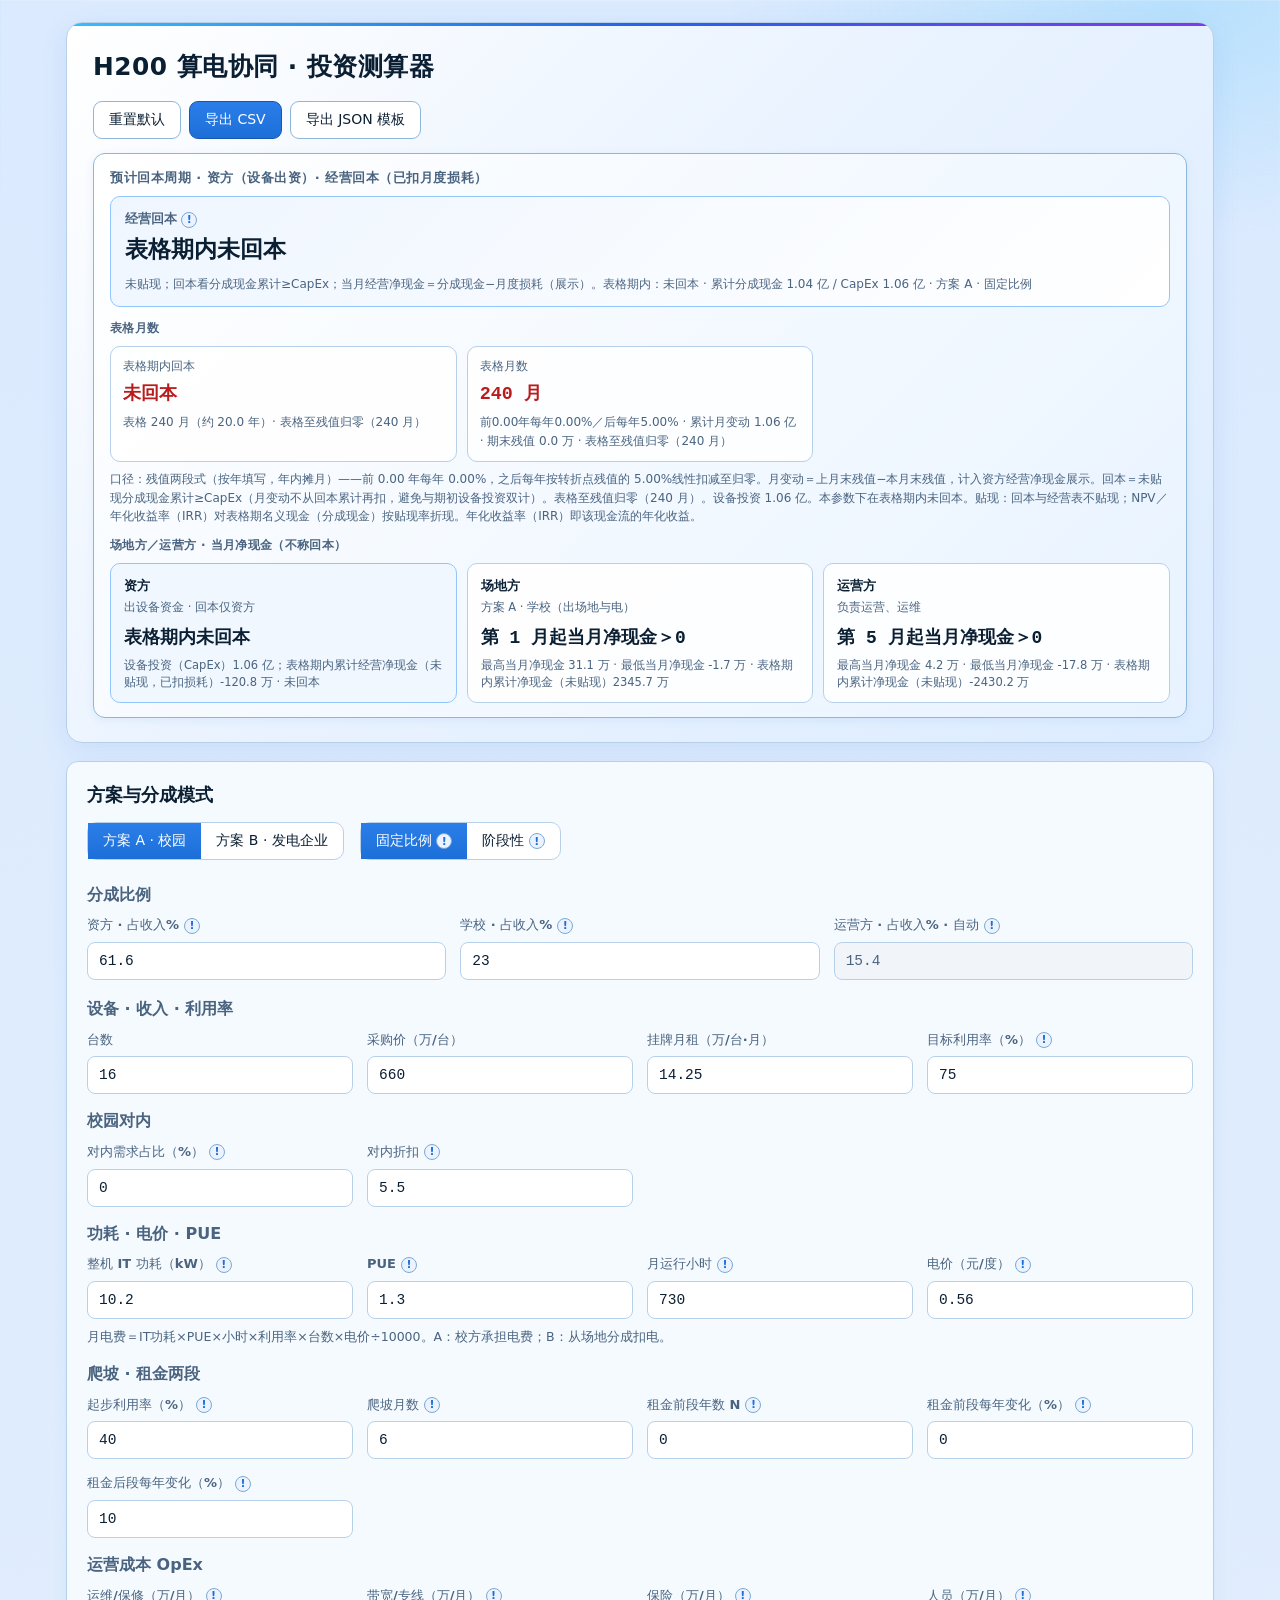
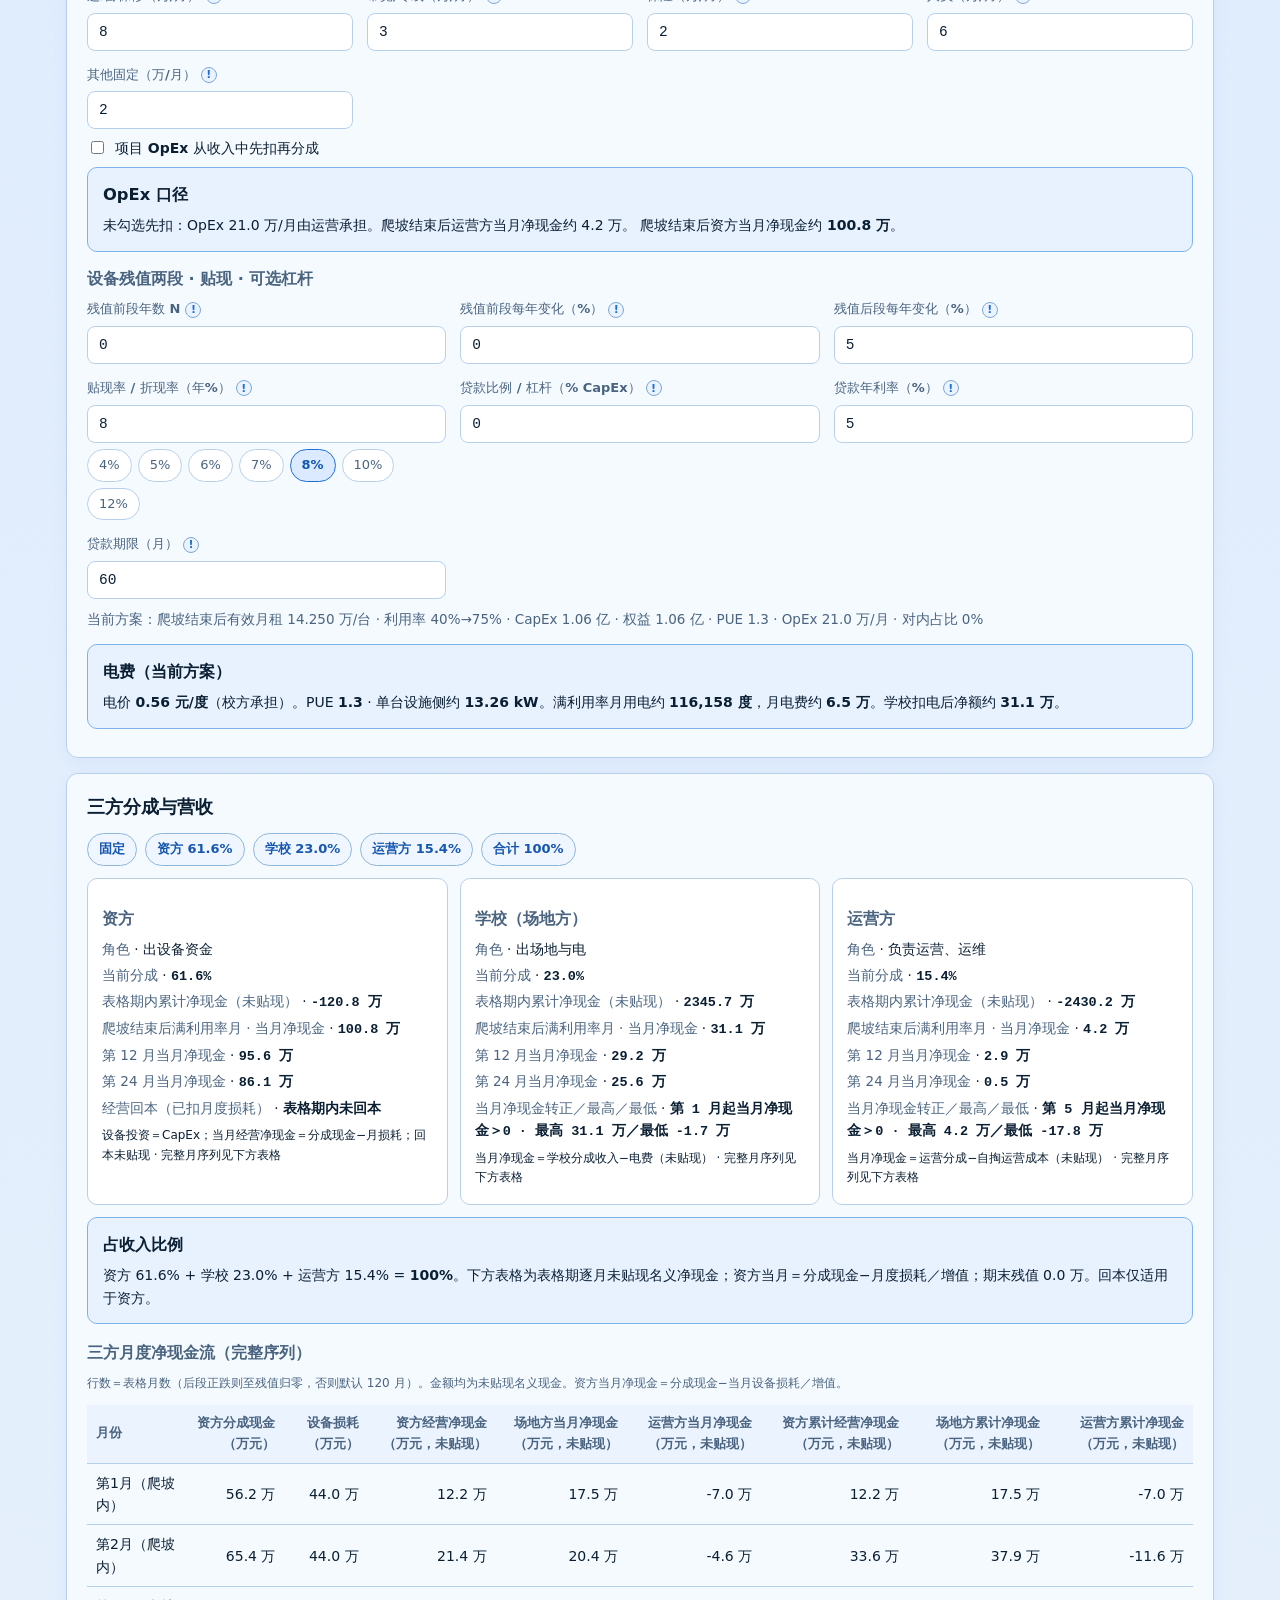
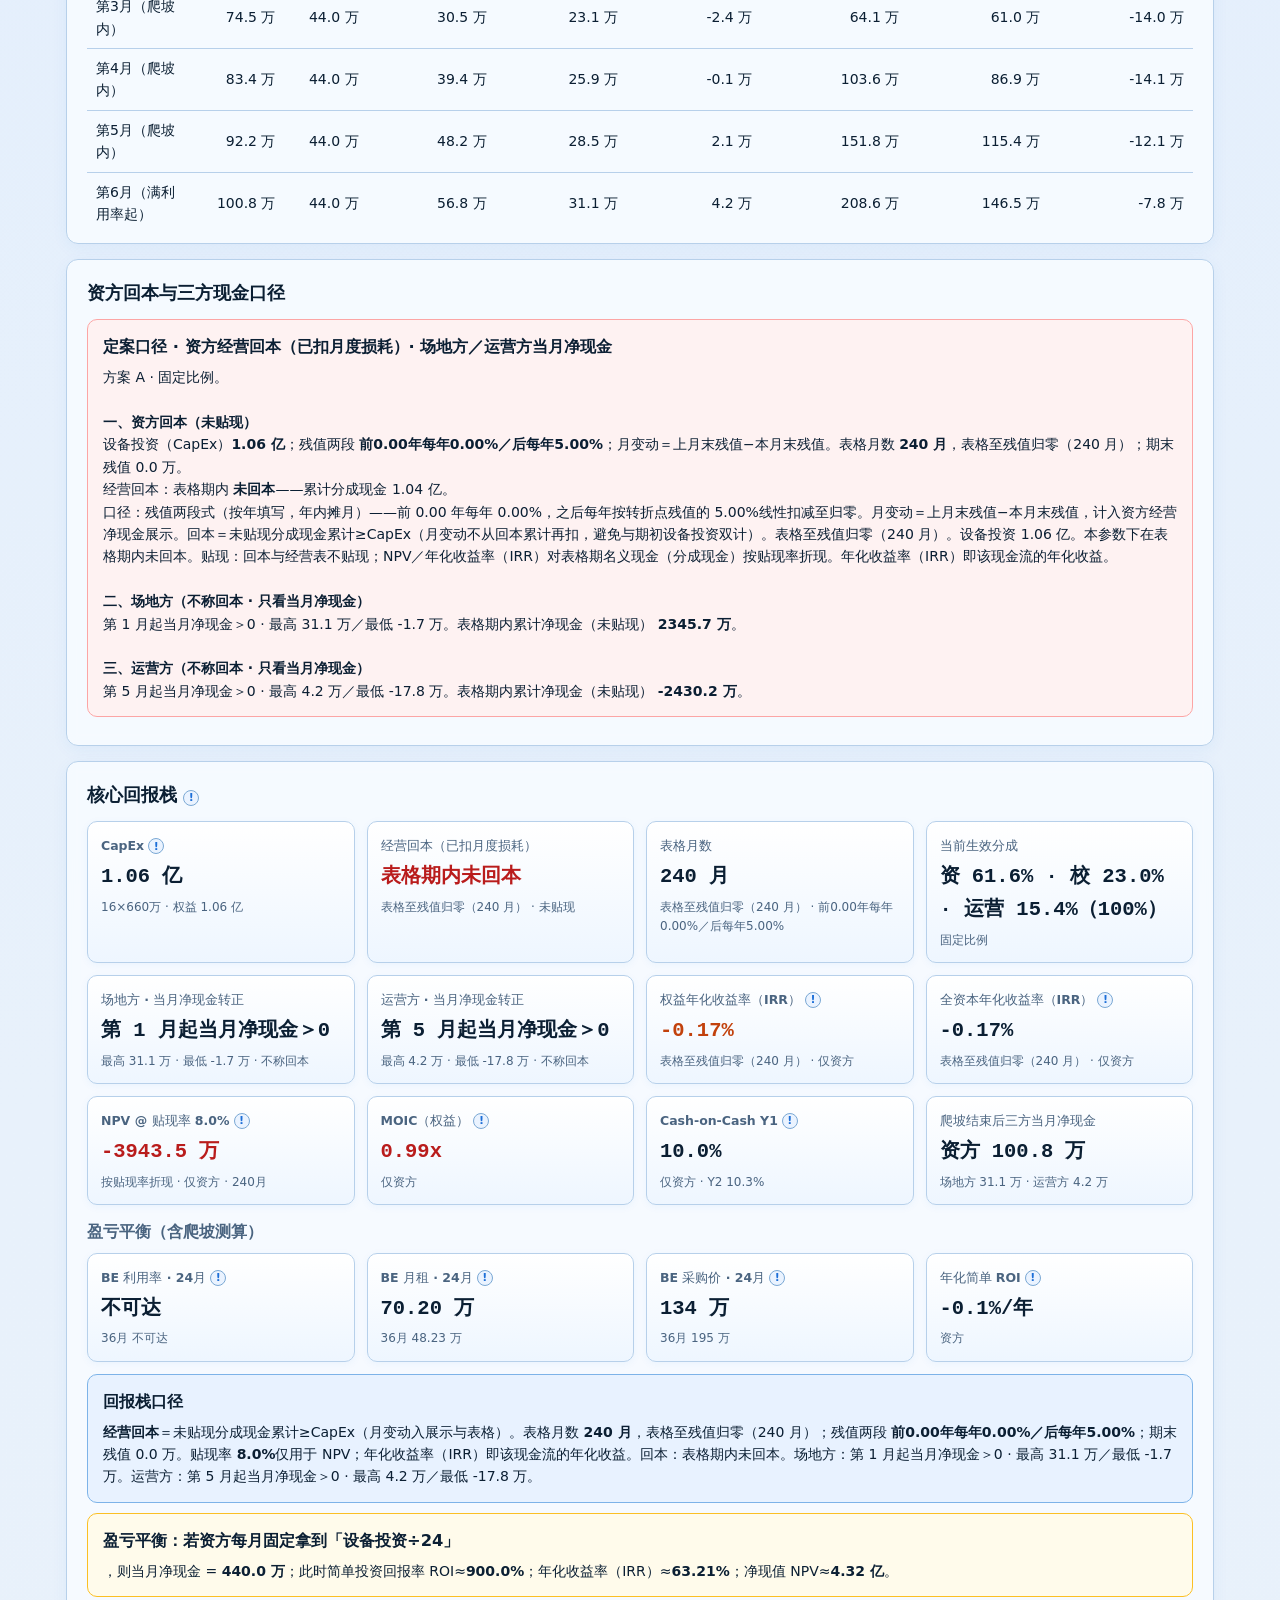
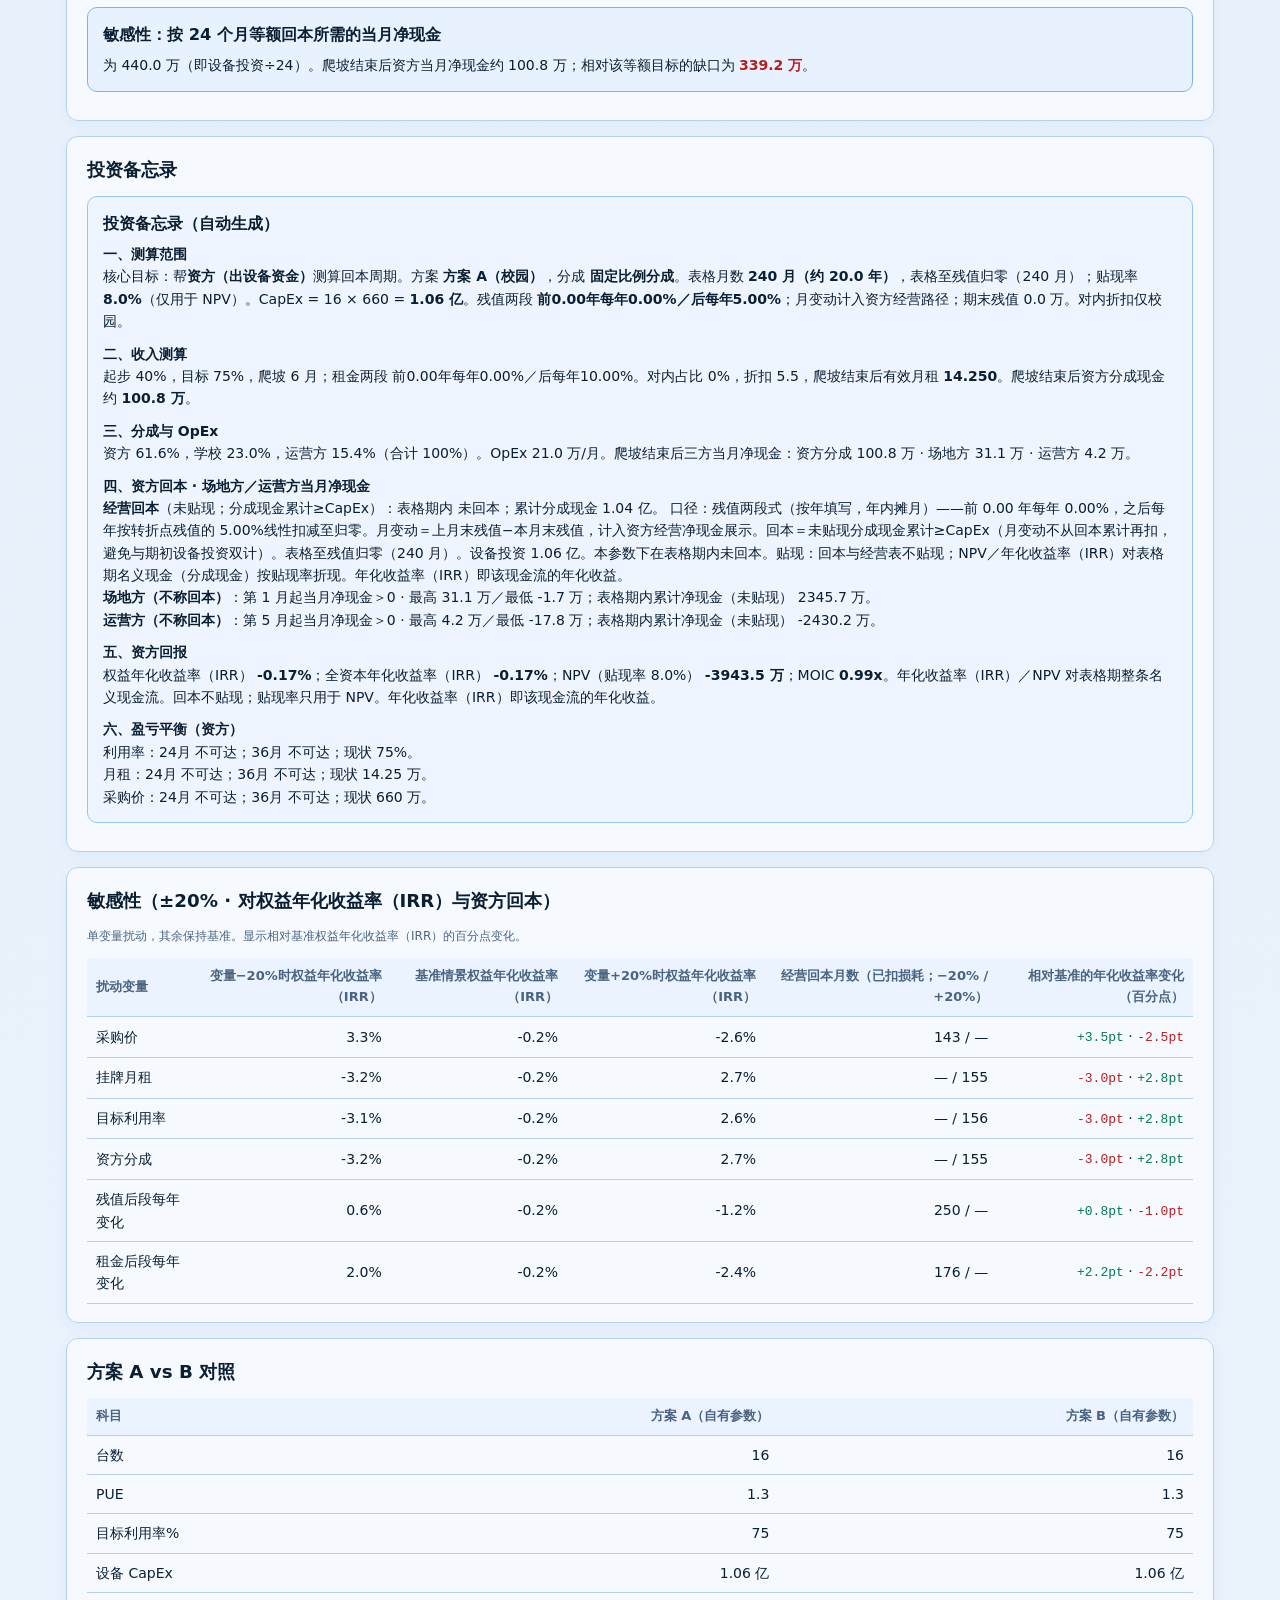
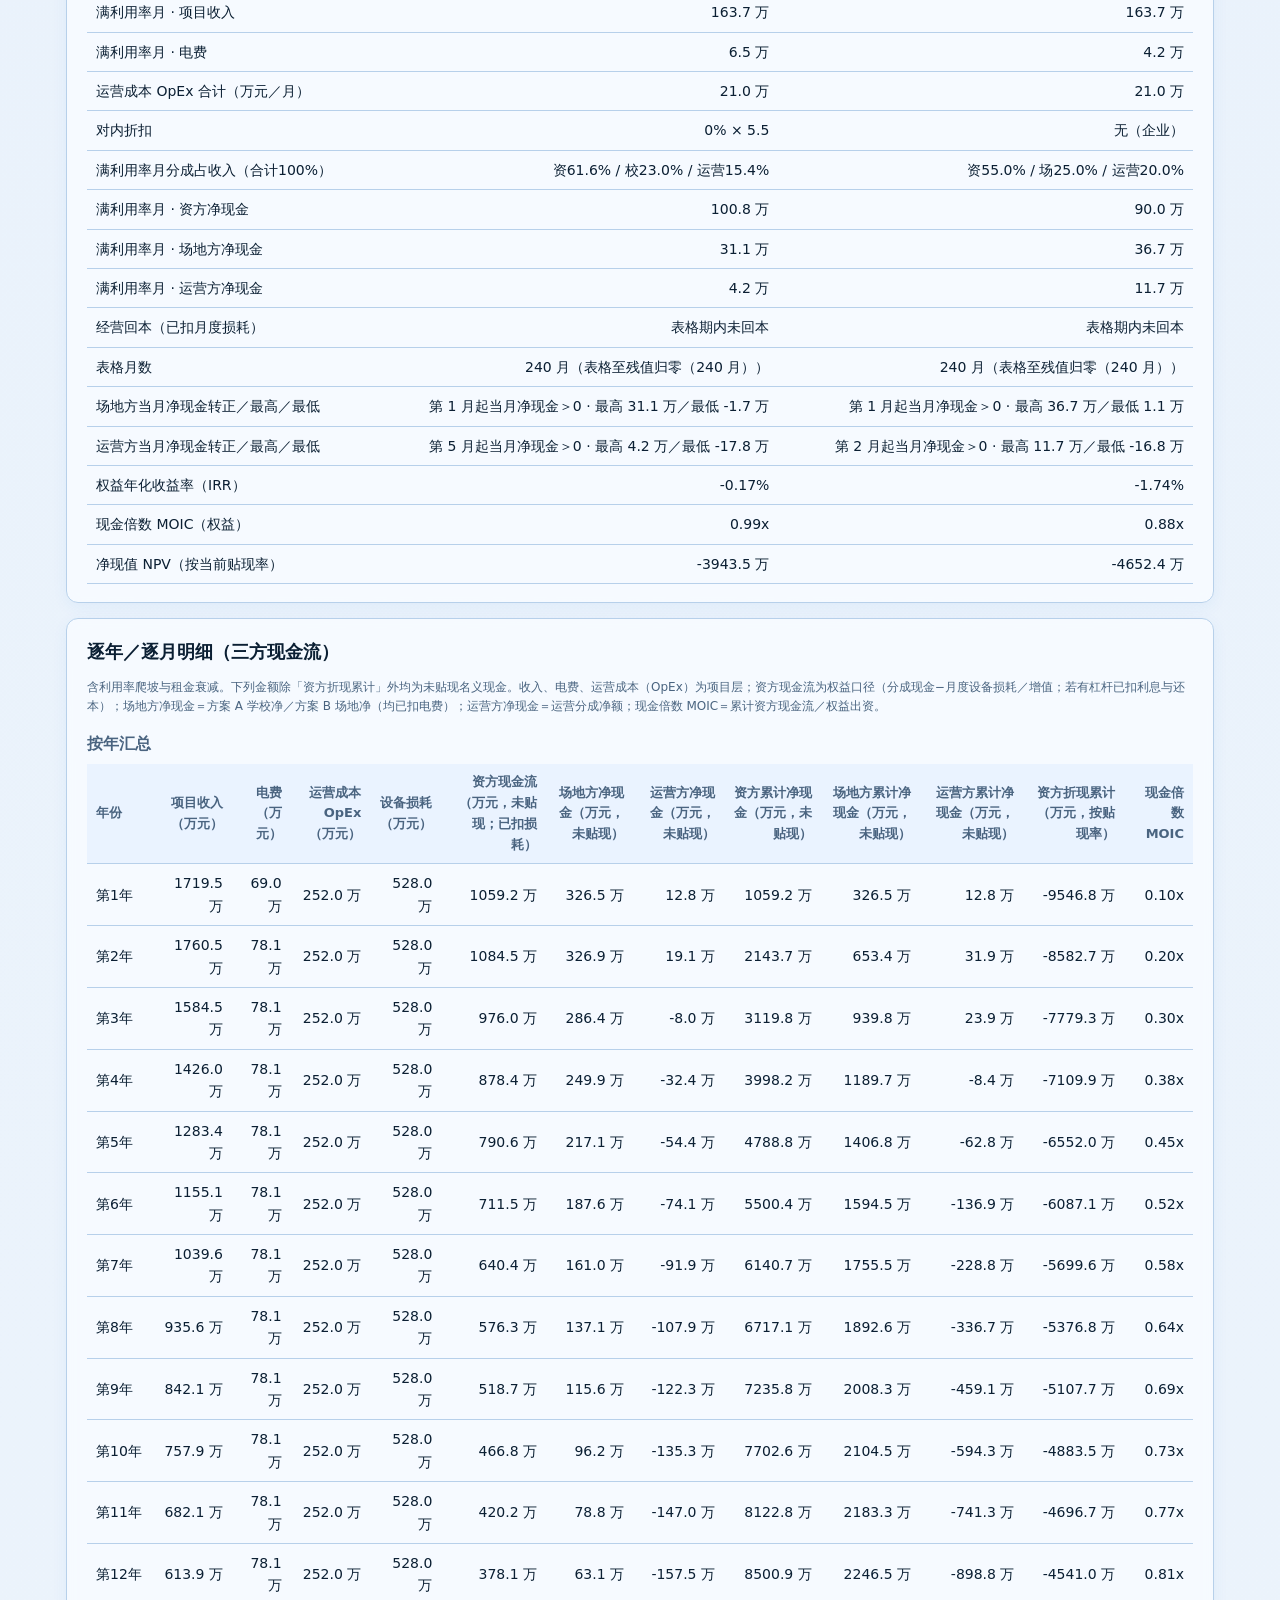
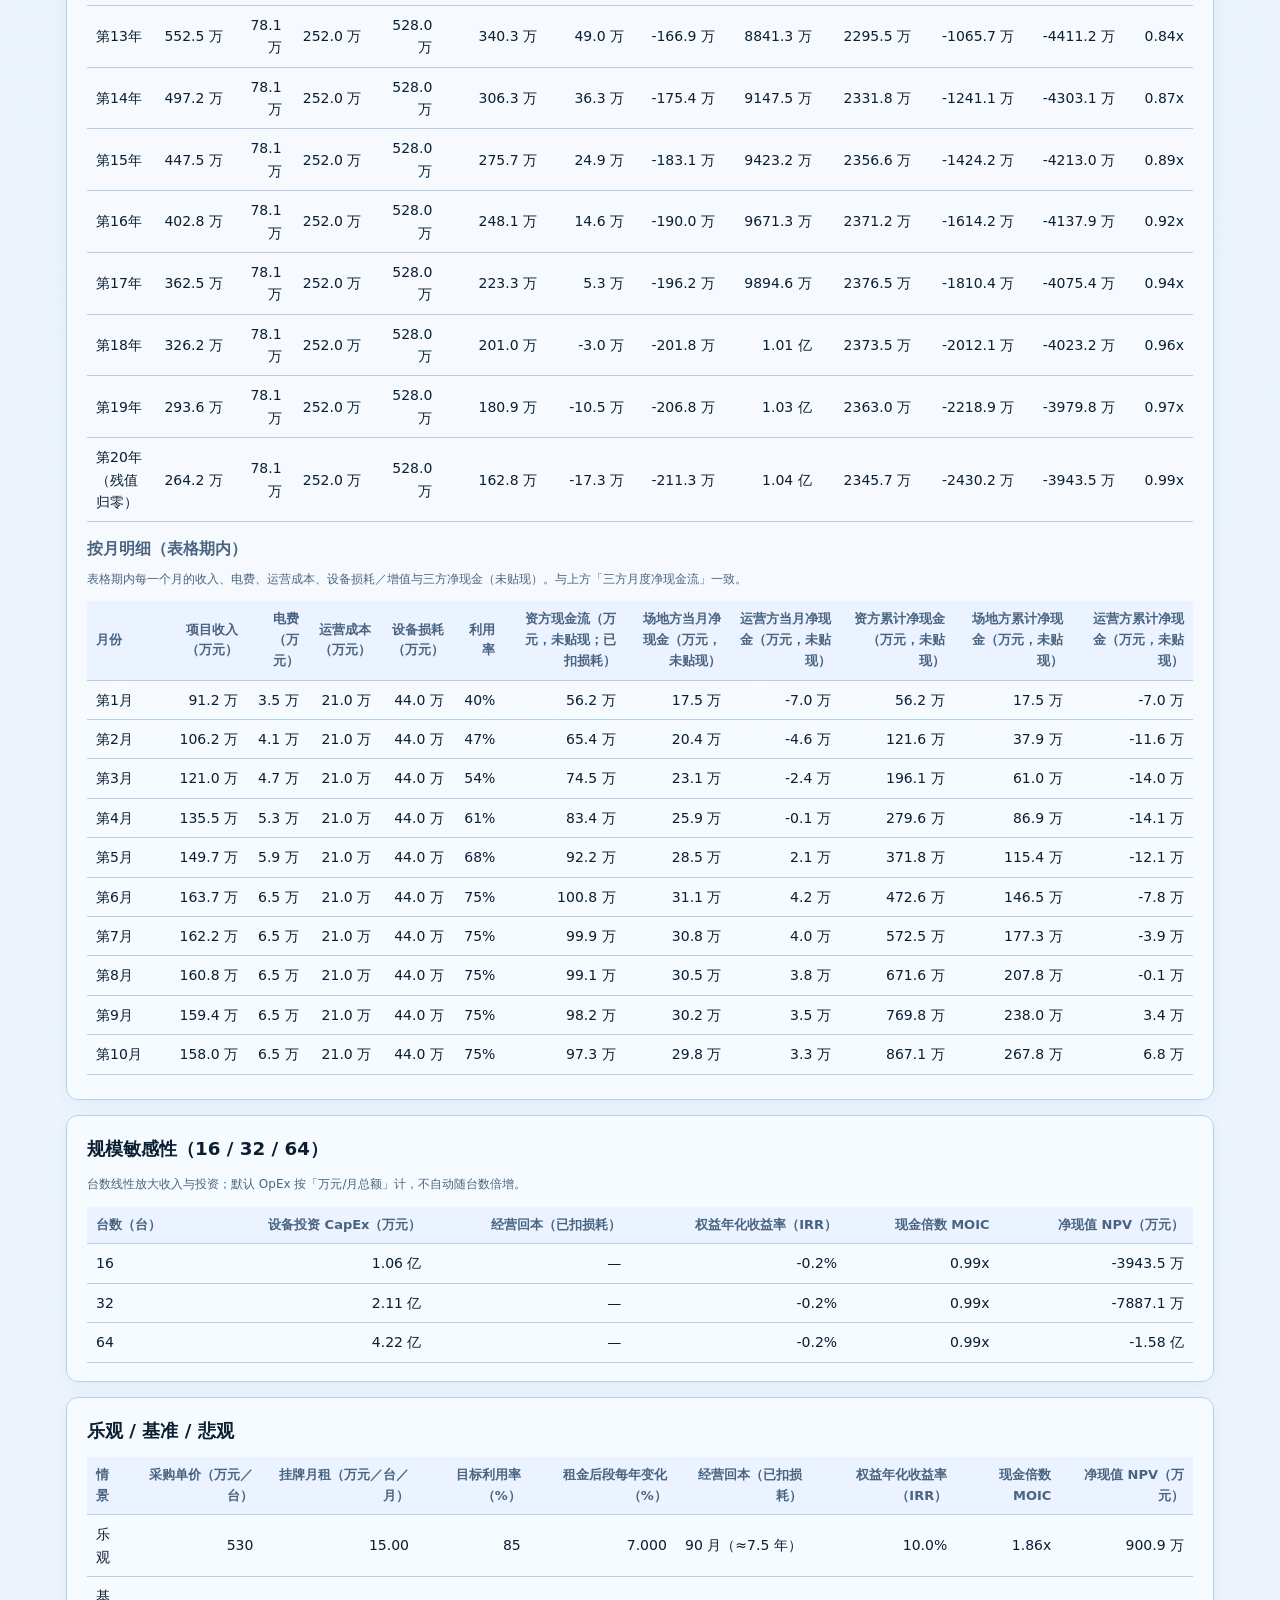
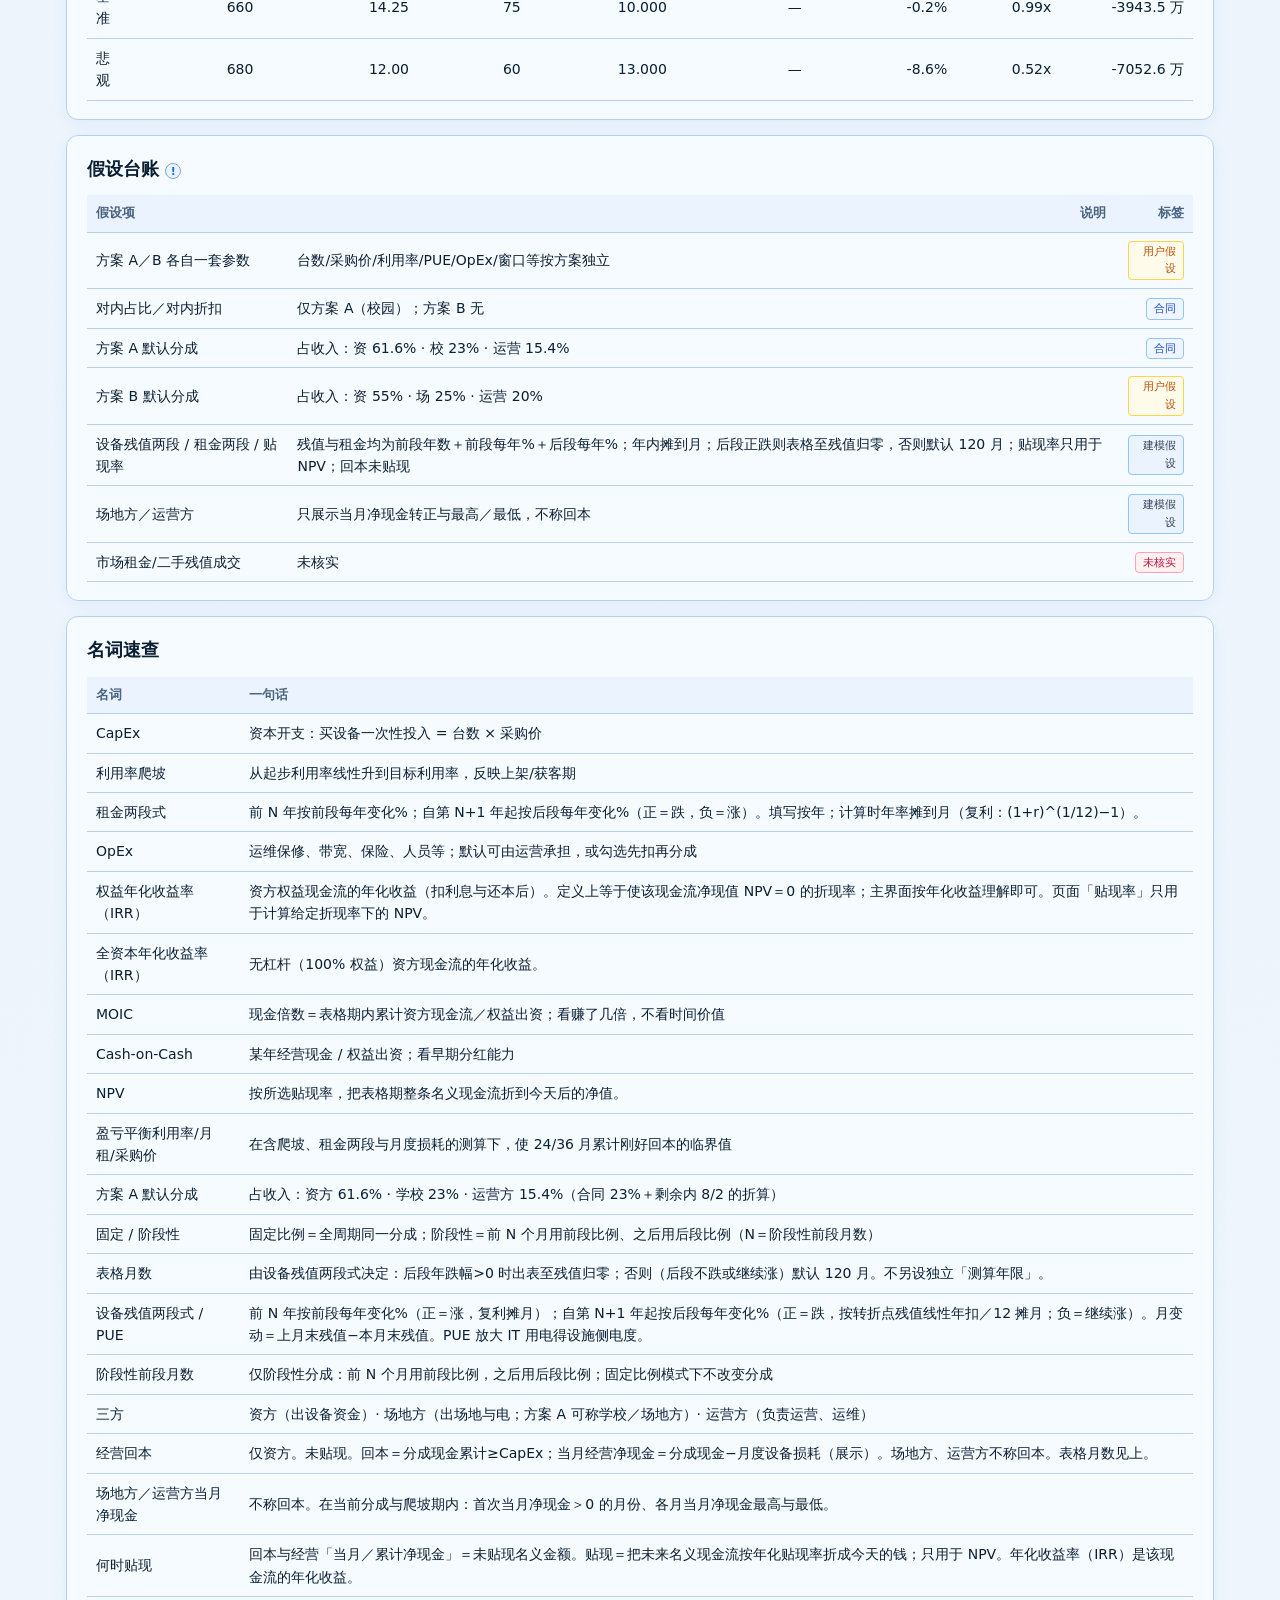
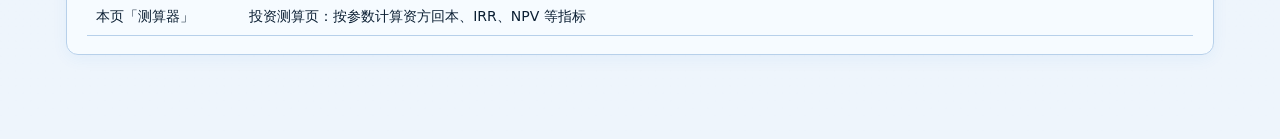
==== h200_roi_calculator/index.html @ 7a2519c2 "添加 H200 算电协同投资测算器页面 把单文件测算器放到 h200_roi_calculator/index.html，并在 _redirects 里把无斜杠路径 301 到带斜杠路径，与签证、行程" ====
<!DOCTYPE html>
<html lang="zh-CN">
<head>
<meta charset="UTF-8" />
<meta name="viewport" content="width=device-width, initial-scale=1" />
<title>H200 算电协同 · 投资测算器</title>
<meta name="description" content="H200 算电协同投资测算器：按输入参数计算回本、IRR、NPV、MOIC、盈亏平衡与敏感性。单文件可托管于 Cloudflare Pages。" />
<style>
:root{
  --bg:#e8f1fb;--bg2:#ffffff;--bg3:#d9e8f8;--card:#f7fbff;
  --border:#b7d0ea;--border2:#8eb6d9;
  --text:#0b1f33;--muted:#4a6480;
  --accent:#1d6fd8;--accent2:#1557b0;
  --ok:#047857;--warn:#c2410c;--danger:#b91c1c;
  --radius:12px;
  --font:"Segoe UI","PingFang SC","Hiragino Sans GB","Microsoft YaHei",system-ui,sans-serif;
  --mono:ui-monospace,"SF Mono",Menlo,Consolas,monospace;
  --glow:rgba(29,111,216,.14);
}
*{box-sizing:border-box}html{scroll-behavior:smooth}
body{
  margin:0;font-family:var(--font);color:var(--text);line-height:1.6;font-size:15.5px;
  background:
    radial-gradient(1200px 520px at 8% -10%, rgba(96,165,250,.35), transparent 55%),
    radial-gradient(900px 480px at 92% 0%, rgba(56,189,248,.22), transparent 50%),
    linear-gradient(180deg,#dbeafe 0%, #e8f1fb 38%, #eef5fc 100%);
  min-height:100vh;
}
.wrap{max-width:1180px;margin:0 auto;padding:22px 16px 80px}
header.hero{
  border:1px solid var(--border);
  background:linear-gradient(135deg,#ffffff 0%,#eaf3ff 45%,#dcecff 100%);
  border-radius:16px;padding:24px 26px;margin-bottom:18px;
  box-shadow:0 8px 28px rgba(29,111,216,.10), inset 0 1px 0 rgba(255,255,255,.85);
  position:relative;overflow:hidden;
}
header.hero::before{
  content:"";position:absolute;inset:0 auto auto 0;width:100%;height:3px;
  background:linear-gradient(90deg,#38bdf8,#2563eb,#7c3aed);
}
header.hero h1{margin:0 0 8px;font-size:1.55rem;font-weight:700;letter-spacing:.02em;color:#0b1f33}
header.hero .sub{color:var(--muted);font-size:1rem;max-width:78ch;margin:0}
.badge-row{display:flex;flex-wrap:wrap;gap:8px;margin-top:14px;align-items:center}
.badge{font-size:12px;padding:3px 9px;border-radius:999px;border:1px solid var(--border2);color:var(--muted);background:var(--bg2)}
.badge.accent{color:var(--accent);border-color:#93c5fd;background:#eff6ff}
.actions{display:flex;flex-wrap:wrap;gap:8px;margin-left:auto}
button{font-family:var(--font);cursor:pointer;border-radius:9px;border:1px solid var(--border2);background:var(--bg2);color:var(--text);padding:9px 15px;font-size:14px}
button:hover{border-color:var(--accent);color:var(--accent);box-shadow:0 0 0 3px var(--glow)}
button.primary{background:linear-gradient(180deg,#2b7de9,#1d6fd8);border-color:#1557b0;color:#fff}
button.primary:hover{background:linear-gradient(180deg,#1d6fd8,#1557b0);color:#fff}
section.block{
  border:1px solid var(--border);background:rgba(247,251,255,.92);backdrop-filter:blur(6px);
  border-radius:var(--radius);padding:18px 20px;margin-bottom:15px;
  box-shadow:0 4px 16px rgba(29,111,216,.06);
}
section.block h2{margin:0 0 12px;font-size:1.14rem;font-weight:700;color:#0b1f33}
section.block h3{margin:14px 0 8px;font-size:1rem;color:var(--muted);font-weight:650}
.seg{display:inline-flex;border:1px solid var(--border);border-radius:10px;overflow:visible;margin-right:10px;margin-bottom:8px;position:relative;z-index:2;background:#fff}
.seg button{position:relative}
.seg .tip::after{top:auto;bottom:calc(100% + 8px);z-index:200}
.seg button{border:0;border-radius:0;background:transparent;padding:9px 15px;font-size:14px}
.seg button.active{background:linear-gradient(180deg,#2b7de9,#1d6fd8);color:#fff}
.toolbar{display:flex;flex-wrap:wrap;align-items:center;gap:6px;margin-bottom:10px}
.grid{display:grid;grid-template-columns:repeat(4,minmax(0,1fr));gap:14px}
@media(max-width:960px){.grid{grid-template-columns:repeat(2,minmax(0,1fr))}}
@media(max-width:520px){.grid{grid-template-columns:1fr}}
.grid3{display:grid;grid-template-columns:repeat(3,minmax(0,1fr));gap:14px;margin-top:0}
.grid3 + .grid3{margin-top:14px}
@media(max-width:720px){.grid3{grid-template-columns:1fr}}
.field input:disabled,.field input[readonly]{background:#f1f5f9;color:var(--muted);cursor:default}
.field label{display:flex;align-items:center;gap:5px;color:var(--muted);font-size:13px;margin-bottom:6px;font-weight:550}
.field input,.field select{width:100%;background:#fff;border:1.5px solid var(--border);border-radius:8px;color:var(--text);padding:10px 11px;font-family:var(--mono);font-size:14.5px}
.field input:focus{outline:none;border-color:var(--accent);box-shadow:0 0 0 3px var(--glow)}
.field .help{margin:7px 0 0;font-size:12.5px;line-height:1.5;color:var(--muted)}
.field.check{display:flex;align-items:flex-start;gap:8px;padding-top:22px}
.field.check input{width:auto;margin-top:2px}
.field.check label{margin:0;color:var(--text);font-size:14px;line-height:1.4}
.tip{position:relative;display:inline-flex;width:16px;height:16px;border-radius:50%;border:1px solid #7aa8d4;color:#1d6fd8;font-size:11px;align-items:center;justify-content:center;cursor:help;flex-shrink:0;background:#eaf3ff;font-weight:700}
.tip::after{content:attr(data-tip);position:absolute;z-index:50;left:50%;top:calc(100% + 8px);transform:translateX(-50%);width:min(340px,82vw);padding:11px 13px;background:#0b1f33;border:1px solid #1e3a5f;border-radius:9px;color:#f1f5f9;font-size:12.5px;line-height:1.5;white-space:normal;box-shadow:0 14px 32px rgba(11,31,51,.28);opacity:0;pointer-events:none;transition:opacity .12s}
.tip:hover::after,.tip:focus::after,.tip:focus-visible::after{opacity:1}
.seg .tip{pointer-events:auto}
.metrics{display:grid;grid-template-columns:repeat(4,minmax(0,1fr));gap:12px}
@media(max-width:960px){.metrics{grid-template-columns:repeat(2,minmax(0,1fr))}}
.metric{background:linear-gradient(180deg,#ffffff,#eef6ff);border:1.5px solid var(--border);border-radius:10px;padding:14px 13px 12px;box-shadow:0 2px 8px rgba(29,111,216,.05)}
.metric .k{color:var(--muted);font-size:12.5px;display:flex;align-items:center;gap:4px;margin-bottom:5px;font-weight:550}
.metric .v{font-size:1.28rem;font-weight:700;font-variant-numeric:tabular-nums;font-family:var(--mono);color:#0b1f33}
.metric .d{color:var(--muted);font-size:12px;margin-top:4px}
.metric.ok .v{color:var(--ok)}.metric.warn .v{color:var(--warn)}.metric.danger .v{color:var(--danger)}
.callout{border-radius:10px;padding:14px 15px;margin:10px 0;border:1.5px solid var(--border);background:#f3f8ff;font-size:14px}
.callout.info{border-color:#7db3e8;background:#e8f2ff}
.callout.ok{border-color:#6ee7b7;background:#ecfdf5}
.callout.warn{border-color:#fbbf24;background:#fffbeb}
.callout.danger{border-color:#fca5a5;background:#fef2f2}
.callout.memo{border-color:#93c5fd;background:#eef5ff}
.callout strong.lead{display:block;margin-bottom:6px;font-size:1.02rem}
table{width:100%;border-collapse:collapse;font-size:14px}
th,td{border-bottom:1px solid var(--border);padding:8px 9px;text-align:right;font-variant-numeric:tabular-nums}
th:first-child,td:first-child{text-align:left}
th{color:var(--muted);font-weight:600;font-size:13px;background:#eaf3ff}
.muted{color:var(--muted)}.mono{font-family:var(--mono)}
.chips{display:flex;flex-wrap:wrap;gap:6px}
.chip{border:1.5px solid var(--border);background:#fff;border-radius:999px;padding:5px 11px;font-size:13px;color:var(--muted);cursor:pointer}
.chip.active{border-color:var(--accent);color:#1557b0;background:#dbeafe;font-weight:650}
footer.note{color:var(--muted);font-size:13px;margin-top:18px;line-height:1.55}
.summary-line{color:var(--muted);font-size:13.5px;margin-top:8px}
.tag{display:inline-block;font-size:11px;padding:1px 7px;border-radius:4px;margin-left:4px;border:1px solid var(--border2);color:var(--muted);vertical-align:middle}
.tag.contract{color:#1d4ed8;border-color:#93c5fd;background:#eff6ff}
.tag.user{color:#b45309;border-color:#fcd34d;background:#fffbeb}
.tag.model{color:#334155;border-color:#93c5fd;background:#eaf3ff}
.tag.unverified{color:#be123c;border-color:#fda4af;background:#fff1f2}
.bar-wrap{display:flex;align-items:center;gap:8px}
.bar{height:11px;border-radius:4px;background:#cfe0f3;flex:1;overflow:hidden;position:relative}
.sens-val{min-width:5.5em;font-family:var(--mono);font-size:13px}

.payback-strip{margin-top:14px;padding:14px 16px;border-radius:12px;border:1.5px solid var(--border2);background:linear-gradient(135deg,#ffffff 0%,#e8f3ff 100%);box-shadow:0 2px 10px rgba(29,111,216,.08)}
.payback-strip .ps-title{font-size:13px;font-weight:650;color:var(--muted);margin:0 0 8px;letter-spacing:.04em}
.payback-strip .ps-grid{display:grid;grid-template-columns:repeat(3,minmax(0,1fr));gap:10px}
@media(max-width:720px){.payback-strip .ps-grid{grid-template-columns:1fr}}
.payback-strip .ps-item{background:rgba(255,255,255,.85);border:1px solid var(--border);border-radius:10px;padding:10px 12px}
.payback-strip .ps-k{font-size:12px;color:var(--muted);margin-bottom:4px;font-weight:550}
.payback-strip .ps-v{font-family:var(--mono);font-size:1.15rem;font-weight:700;color:#0b1f33}
.payback-strip .ps-d{font-size:12px;color:var(--muted);margin-top:3px}
.payback-strip.ok .ps-v{color:var(--ok)}.payback-strip.warn .ps-v{color:var(--warn)}.payback-strip.danger .ps-v{color:var(--danger)}
.payback-strip .ps-mains{display:grid;grid-template-columns:1fr 1fr;gap:10px;margin-bottom:12px}
@media(max-width:720px){.payback-strip .ps-mains{grid-template-columns:1fr}}
.payback-strip .ps-main{margin-bottom:0;padding:12px 14px;border-radius:10px;border:1.5px solid #93c5fd;background:linear-gradient(135deg,#eff6ff,#ffffff)}
.payback-strip .ps-main.alt{border-color:#86efac;background:linear-gradient(135deg,#f0fdf4,#ffffff)}
.payback-strip .ps-main .ps-k{font-size:12.5px;color:var(--muted);font-weight:650;margin-bottom:4px}
.payback-strip .ps-main .ps-v{font-family:var(--mono);font-size:1.45rem;font-weight:750;color:#0b1f33}
.payback-strip .ps-main .ps-d{font-size:12px;color:var(--muted);margin-top:4px}
.payback-strip .ps-sub-title{font-size:12px;font-weight:650;color:var(--muted);margin:10px 0 8px;letter-spacing:.03em}
.payback-strip .ps-note{font-size:12px;color:var(--muted);margin:8px 0 0;line-height:1.55}
.payback-strip .ps-parties{display:grid;grid-template-columns:repeat(3,minmax(0,1fr));gap:10px}
@media(max-width:720px){.payback-strip .ps-parties{grid-template-columns:1fr}}
.party-card{background:rgba(255,255,255,.9);border:1px solid var(--border);border-radius:10px;padding:12px 13px}
.party-card .pc-role{font-size:12.5px;font-weight:700;color:#0b1f33;margin-bottom:2px}
.party-card .pc-role-sub{font-size:11.5px;color:var(--muted);margin-bottom:8px}
.party-card .pc-v{font-family:var(--mono);font-size:1.12rem;font-weight:700;color:#0b1f33}
.party-card .pc-d{font-size:11.5px;color:var(--muted);margin-top:4px;line-height:1.45}
.party-card.inv{border-color:#93c5fd;background:#f0f7ff}
.share-rev-grid{display:grid;grid-template-columns:repeat(3,minmax(0,1fr));gap:12px}
@media(max-width:860px){.share-rev-grid{grid-template-columns:1fr}}
.share-rev-card{border:1.5px solid var(--border);border-radius:10px;padding:13px 14px;background:#fff}
.share-rev-card h3{margin:0 0 8px;font-size:.98rem;color:#0b1f33}
.share-rev-card .sr-line{font-size:13.5px;margin:4px 0;color:var(--text)}
.share-rev-card .sr-k{color:var(--muted)}
.share-rev-card .sr-v{font-family:var(--mono);font-weight:650}
.share-banner{display:flex;flex-wrap:wrap;gap:8px;margin:0 0 12px;align-items:center}
.share-pill{font-size:13px;padding:5px 11px;border-radius:999px;border:1.5px solid var(--border2);background:#eff6ff;color:#1557b0;font-weight:650}
.share-sum{font-size:12.5px;color:var(--muted);margin-left:4px;font-weight:550}
.share-sum.ok{color:var(--ok)}
.stage-n-inline{display:none;align-items:center;gap:8px;flex-wrap:wrap;margin:0 0 12px;padding:8px 12px;border:1px solid var(--border);border-radius:10px;background:#fff;max-width:100%}
.stage-n-inline.show{display:flex}
.stage-n-inline label{margin:0;color:var(--muted);font-size:13px;font-weight:550;display:inline-flex;align-items:center;gap:5px;white-space:nowrap}
.stage-n-inline input{width:88px;background:#fff;border:1.5px solid var(--border);border-radius:8px;color:var(--text);padding:8px 10px;font-family:var(--mono);font-size:14.5px}
.stage-n-inline .sn-hint{font-size:12.5px;color:var(--muted);line-height:1.35}
.share-3{display:grid;grid-template-columns:repeat(3,minmax(0,1fr));gap:14px}
.share-stage{display:grid;grid-template-columns:56px repeat(3,minmax(0,1fr));gap:10px 14px;align-items:end;margin-top:4px}
.share-stage .ss-h{font-size:12.5px;color:var(--muted);font-weight:650;padding-bottom:2px}
.share-stage .ss-lab{font-size:13px;color:var(--muted);font-weight:650;padding-bottom:10px}
.sr-only{position:absolute;width:1px;height:1px;padding:0;margin:-1px;overflow:hidden;clip:rect(0,0,0,0);border:0}
@media(max-width:720px){
  .share-3{grid-template-columns:1fr}
  .share-stage{grid-template-columns:56px 1fr}
  .share-stage .ss-h:nth-child(n+2){display:none}
}
</style>
</head>
<body>
<div class="wrap">
  <header class="hero">
    <h1>H200 算电协同 · 投资测算器</h1>
    <div class="badge-row">
      <div class="actions" style="margin-left:0">
        <button type="button" id="btnReset">重置默认</button>
        <button type="button" class="primary" id="btnCsv">导出 CSV</button>
        <button type="button" id="btnJson">导出 JSON 模板</button>
      </div>
    </div>
    <div class="payback-strip danger" id="paybackStrip">
      <div class="ps-title">预计回本周期 · 资方（设备出资）· 经营回本（已扣月度损耗）</div>
      <div class="ps-mains">
        <div class="ps-main" style="grid-column:1 / -1">
          <div class="ps-k">经营回本 <span class="tip" tabindex="0" data-tip="未贴现。回本＝分成现金累计≥CapEx。当月经营净现金＝分成现金−当月设备损耗／增值（展示）。表格月数：后段正跌至残值归零，否则默认 120 月。回本不贴现；NPV／年化收益率才贴现。">!</span></div>
          <div class="ps-v" id="psOpsMain">—</div>
          <div class="ps-d" id="psOpsMainD"></div>
        </div>
      </div>
      <div class="ps-sub-title">表格月数</div>
      <div class="ps-grid">
        <div class="ps-item">
          <div class="ps-k">表格期内回本</div>
          <div class="ps-v" id="psOpsWithin">—</div>
          <div class="ps-d" id="psOpsWithinD"></div>
        </div>
        <div class="ps-item">
          <div class="ps-k">表格月数</div>
          <div class="ps-v" id="psLife">—</div>
          <div class="ps-d" id="psLifeD"></div>
        </div>
      </div>
      <p class="ps-note" id="psDualNote"></p>
      <div class="ps-sub-title">场地方／运营方 · 当月净现金（不称回本）</div>
      <div class="ps-parties">
        <div class="party-card inv">
          <div class="pc-role">资方</div>
          <div class="pc-role-sub">出设备资金 · 回本仅资方</div>
          <div class="pc-v" id="psPartyInv">—</div>
          <div class="pc-d" id="psPartyInvD">设备投资＝CapEx；经营回本见上</div>
        </div>
        <div class="party-card">
          <div class="pc-role">场地方</div>
          <div class="pc-role-sub" id="psSiteRoleSub">出场地与电</div>
          <div class="pc-v" id="psPartySite">—</div>
          <div class="pc-d" id="psPartySiteD">当月净现金何时＞0 · 最高／最低</div>
        </div>
        <div class="party-card">
          <div class="pc-role">运营方</div>
          <div class="pc-role-sub">负责运营、运维</div>
          <div class="pc-v" id="psPartyOps">—</div>
          <div class="pc-d" id="psPartyOpsD">当月净现金何时＞0 · 最高／最低</div>
        </div>
      </div>
    </div>
  </header>


  <section class="block" id="schemeBlock">
    <h2>方案与分成模式</h2>
    <div class="toolbar">
      <div class="seg" id="schemeSeg">
        <button type="button" data-v="A" class="active">方案 A · 校园</button>
        <button type="button" data-v="B">方案 B · 发电企业</button>
      </div>
      <div class="seg" id="modeSeg">
        <button type="button" data-v="fixed" class="active">固定比例 <span class="tip" tabindex="0" role="img" aria-label="固定比例说明" data-tip="全周期同一套分成比例；若勾选先扣 OpEx，则按扣后可分配收入切分。">!</span></button>
        <button type="button" data-v="staged">阶段性 <span class="tip" tabindex="0" role="img" aria-label="阶段性说明" data-tip="前 N 个月用前段分成，之后用后段分成。">!</span></button>
      </div>
    </div>
        <div class="stage-n-inline" id="stageNWrap">
      <label for="stageMonths">阶段性前段月数 N <span class="tip" tabindex="0" data-tip="前 N 个月＝前段比例；之后＝后段。固定比例下不生效。">!</span></label>
      <input id="stageMonths" type="number" step="1" min="1" value="24" />
      <span class="sn-hint">前 N 月＝前段比例，之后＝后段</span>
    </div>
        <div id="schemeParams"></div>
    <div class="callout info" id="elecCallout" style="margin-top:12px">—</div>
  </section>

  <section class="block" id="partyShareBlock">
    <h2>三方分成与营收</h2>
    <div class="share-banner" id="shareBanner"></div>
    <div class="share-rev-grid" id="partyShareGrid"></div>
    <div class="callout info" id="partyShareNote" style="margin-top:12px"></div>
    <h3 style="margin-top:16px">三方月度净现金流（完整序列）</h3>
    <p class="muted" style="margin-top:0;font-size:12px">行数＝表格月数（后段正跌则至残值归零，否则默认 120 月）。金额均为未贴现名义现金。资方当月净现金＝分成现金−当月设备损耗／增值。</p>
    <div style="overflow-x:auto;max-height:420px;overflow-y:auto"><table id="partyMonthTable"></table></div>
  </section>

  <section class="block">
    <h2>资方回本与三方现金口径</h2>
    <div class="callout info" id="windowCallout"></div>
  </section>

  <section class="block">
    <h2>核心回报栈 <span class="tip" tabindex="0" data-tip="「回本」仅指资方设备出资：未贴现分成现金累计≥CapEx。场地方／运营方只展示当月净现金转正与最高／最低。回本不贴现；NPV 按贴现率折现；年化收益率（IRR）即该现金流的年化收益。">!</span></h2>
    <div class="metrics" id="coreMetrics"></div>
    <h3>盈亏平衡（含爬坡测算）</h3>
    <div class="metrics" id="beMetrics"></div>
    <div class="callout" id="roiIrrNote" style="margin-top:12px"></div>
    <div class="callout warn" id="cf24Callout"></div>
    <div class="callout info" id="need24Callout"></div>
  </section>

  <section class="block">
    <h2>投资备忘录</h2>
    <div class="callout memo" id="memoCallout"></div>
  </section>

  <section class="block">
    <h2>敏感性（±20% · 对权益年化收益率（IRR）与资方回本）</h2>
    <p class="muted" style="margin-top:0;font-size:12px">单变量扰动，其余保持基准。显示相对基准权益年化收益率（IRR）的百分点变化。</p>
    <div id="sensTable" style="overflow-x:auto"></div>
  </section>

  <section class="block">
    <h2>方案 A vs B 对照</h2>
    <div style="overflow-x:auto"><table id="abTable"></table></div>
  </section>

  <section class="block">
    <h2>逐年／逐月明细（三方现金流）</h2>
    <p class="muted" style="margin-top:0;font-size:12px">含利用率爬坡与租金衰减。下列金额除「资方折现累计」外均为未贴现名义现金。收入、电费、运营成本（OpEx）为项目层；资方现金流为权益口径（分成现金−月度设备损耗／增值；若有杠杆已扣利息与还本）；场地方净现金＝方案 A 学校净／方案 B 场地净（均已扣电费）；运营方净现金＝运营分成净额；现金倍数 MOIC＝累计资方现金流／权益出资。</p>
    <h3>按年汇总</h3>
    <div style="overflow-x:auto"><table id="yearTable"></table></div>
    <h3 style="margin-top:14px">按月明细（表格期内）</h3>
    <p class="muted" style="margin-top:0;font-size:12px">表格期内每一个月的收入、电费、运营成本、设备损耗／增值与三方净现金（未贴现）。与上方「三方月度净现金流」一致。</p>
    <div style="overflow-x:auto;max-height:480px;overflow-y:auto"><table id="monthDetailTable"></table></div>
  </section>

  <section class="block">
    <h2>规模敏感性（16 / 32 / 64）</h2>
    <p class="muted" style="margin-top:0;font-size:12px">台数线性放大收入与投资；默认 OpEx 按「万元/月总额」计，不自动随台数倍增。</p>
    <div style="overflow-x:auto"><table id="scaleTable"></table></div>
  </section>

  <section class="block">
    <h2>乐观 / 基准 / 悲观</h2>
    <div style="overflow-x:auto"><table id="scenTable"></table></div>
  </section>

  <section class="block">
    <h2>假设台账 <span class="tip" tabindex="0" data-tip="每条假设标注来源：合同条款、用户给定、建模惯例、或尚未核实的市场数。">!</span></h2>
    <div style="overflow-x:auto"><table id="ledgerTable"></table></div>
  </section>

  <section class="block">
    <h2>名词速查</h2>
    <div style="overflow-x:auto">
      <table>
        <thead><tr><th>名词</th><th style="text-align:left">一句话</th></tr></thead>
        <tbody>
          <tr><td>CapEx</td><td style="text-align:left">资本开支：买设备一次性投入 = 台数 × 采购价</td></tr>
          <tr><td>利用率爬坡</td><td style="text-align:left">从起步利用率线性升到目标利用率，反映上架/获客期</td></tr>
          <tr><td>租金两段式</td><td style="text-align:left">前 N 年按前段每年变化%；自第 N+1 年起按后段每年变化%（正＝跌，负＝涨）。填写按年；计算时年率摊到月（复利：(1+r)^(1/12)−1）。</td></tr>
          <tr><td>OpEx</td><td style="text-align:left">运维保修、带宽、保险、人员等；默认可由运营承担，或勾选先扣再分成</td></tr>
          <tr><td>权益年化收益率（IRR）</td><td style="text-align:left">资方权益现金流的年化收益（扣利息与还本后）。定义上等于使该现金流净现值 NPV＝0 的折现率；主界面按年化收益理解即可。页面「贴现率」只用于计算给定折现率下的 NPV。</td></tr>
          <tr><td>全资本年化收益率（IRR）</td><td style="text-align:left">无杠杆（100% 权益）资方现金流的年化收益。</td></tr>
          <tr><td>MOIC</td><td style="text-align:left">现金倍数＝表格期内累计资方现金流／权益出资；看赚了几倍，不看时间价值</td></tr>
          <tr><td>Cash-on-Cash</td><td style="text-align:left">某年经营现金 / 权益出资；看早期分红能力</td></tr>
          <tr><td>NPV</td><td style="text-align:left">按所选贴现率，把表格期整条名义现金流折到今天后的净值。</td></tr>
          <tr><td>盈亏平衡利用率/月租/采购价</td><td style="text-align:left">在含爬坡、租金两段与月度损耗的测算下，使 24/36 月累计刚好回本的临界值</td></tr>
          <tr><td>方案 A 默认分成</td><td style="text-align:left">占收入：资方 61.6% · 学校 23% · 运营方 15.4%（合同 23%＋剩余内 8/2 的折算）</td></tr>
          <tr><td>固定 / 阶段性</td><td style="text-align:left">固定比例＝全周期同一分成；阶段性＝前 N 个月用前段比例、之后用后段比例（N＝阶段性前段月数）</td></tr>
          <tr><td>表格月数</td><td style="text-align:left">由设备残值两段式决定：后段年跌幅&gt;0 时出表至残值归零；否则（后段不跌或继续涨）默认 120 月。不另设独立「测算年限」。</td></tr>
          <tr><td>设备残值两段式 / PUE</td><td style="text-align:left">前 N 年按前段每年变化%（正＝涨，复利摊月）；自第 N+1 年起按后段每年变化%（正＝跌，按转折点残值线性年扣／12 摊月；负＝继续涨）。月变动＝上月末残值−本月末残值。PUE 放大 IT 用电得设施侧电度。</td></tr>
          <tr><td>阶段性前段月数</td><td style="text-align:left">仅阶段性分成：前 N 个月用前段比例，之后用后段比例；固定比例模式下不改变分成</td></tr>
          <tr><td>三方</td><td style="text-align:left">资方（出设备资金）· 场地方（出场地与电；方案 A 可称学校／场地方）· 运营方（负责运营、运维）</td></tr>
          <tr><td>经营回本</td><td style="text-align:left">仅资方。未贴现。回本＝分成现金累计≥CapEx；当月经营净现金＝分成现金−月度设备损耗（展示）。场地方、运营方不称回本。表格月数见上。</td></tr>
          <tr><td>场地方／运营方当月净现金</td><td style="text-align:left">不称回本。在当前分成与爬坡期内：首次当月净现金＞0 的月份、各月当月净现金最高与最低。</td></tr>
          <tr><td>何时贴现</td><td style="text-align:left">回本与经营「当月／累计净现金」＝未贴现名义金额。贴现＝把未来名义现金流按年化贴现率折成今天的钱；只用于 NPV。年化收益率（IRR）是该现金流的年化收益。</td></tr>
                    <tr><td>本页「测算器」</td><td style="text-align:left">投资测算页：按参数计算资方回本、IRR、NPV 等指标</td></tr>
        </tbody>
      </table>
    </div>
  </section>
</div>

<script>
(function () {
  "use strict";

  const TIPS = {
    util: "目标利用率 = 爬坡结束后实际可计费出租量 ÷ 满负荷容量。爬坡期内按线性从起步利用率升到此值。",
    utilStart: "起步利用率：交付后首月的利用率。默认 40%。",
    rampM: "爬坡月数：从起步利用率线性过渡到目标利用率。默认 6。",
    rentRiseY: "租金前段年数 N：前 N 年按前段每年变化%；自第 N+1 年起按后段。N＝0 表示从首年即用后段。按年填写。",
    rentRisePct: "租金前段每年变化%。正＝每年涨；负＝每年跌。计算时摊到月：月因子＝(1+年率)^(1/12)−1。",
    rentFallPct: "租金后段每年变化%。正＝每年跌；负＝每年涨（增值）。两段搭配可避免无限上涨。默认 10%/年。计算时摊到月。",
    internal: "仅方案 A（校园）。对内需求占比。方案 B（企业）无对内折扣。",
    disc: "仅方案 A（校园）。对内折扣：结算价 = 挂牌月租 ×（折扣÷10）。方案 B 无此字段。",
    kw: "整机 IT 功耗（kW）。各方案可不同。",
    pue: "PUE = 机房总用电 ÷ IT 用电。校园与发电企业场地通常不同，按方案分别填写。",
    wearRiseY: "设备残值前段年数 N：前 N 年按前段每年变化%；自第 N+1 年起按后段。N＝0 表示从首年即用后段。按年填写。",
    wearRisePct: "设备残值前段每年变化%。正＝每年涨（增值）；负＝每年跌。计算时摊到月：月因子＝(1+年率)^(1/12)−1。",
    wearFallPct: "设备残值后段每年变化%。正＝每年按转折点残值的该百分比线性扣减（÷12 摊到月），直至归零；负＝后段继续涨（增值）。表格月数：后段为正跌则出表至归零，否则默认 120 月。默认 5%/年（约 20 年归零）。",
    stage: "阶段性前段月数：前 N 个月按前段分成；之后按后段。",
    capex: "CapEx = 台数 × 采购单价。资方回本＝未贴现分成现金累计≥CapEx；月损耗计入展示与表格。",
    roi: "简单 ROI。仅资方。",
    irr: "年化收益率（IRR）：资方权益现金流的年化收益。仅资方。",
    npv: "净现值 NPV＝按页面贴现率把表格期资方现金流折到今天。与年化收益率成对。仅资方。回本不贴现。",
    moic: "MOIC。仅资方。",
    coc: "Cash-on-Cash。仅资方。",
    discount: "年化贴现率：把未来名义现金流折成今天的钱。只用于 NPV；回本与经营净现金表不贴现。各方案可分别设定。",
    school: "学校占项目收入的比例。",
    invA: "资方占项目收入的比例。",
    opsA: "运营方占项目收入的比例。",
    elecA: "校方承担机房电价。",
    elecB: "场地方供电成本。电费从场地分成扣。",
    invB: "资方占项目收入的比例。",
    siteB: "场地方占项目收入的比例。",
    opsB: "运营方占项目收入的比例。",
    hours: "月满载小时，默认 730。",
    opexMaint: "运维/保修（万元/月）。",
    opexBw: "带宽/专线（万元/月）。",
    opexIns: "保险（万元/月）。",
    opexStaff: "人员（万元/月）。",
    opexOther: "其他固定 OpEx（万元/月）。",
    lev: "债务占 CapEx 比例。",
    debtRate: "贷款年利率。",
    debtTenor: "贷款期限（月）。",
    be: "盈亏平衡：使资方累计经营现金在第 24/36 月末等于 CapEx 的临界值。"
  };

  const BASE_SHARED = {
    units:16, purchase:660, rent:14.25, util:75,
    utilStart:40, rampMonths:6,
    rentRiseYears:0, rentRisePct:0, rentFallPct:10, /* 年衰减 10%；计算时摊月 */
    kwPerUnit:10.2, pue:1.3, hoursMonth:730,
    wearRiseYears:0, wearRisePct:0, wearFallPct:5, /* 年损耗 5% 线性归零约 20 年；计算时摊月 */
    _annualRates:true,
    discount:8,
    opexMaint:8, opexBw:3, opexIns:2, opexStaff:6, opexOther:2, opexBeforeShare:false,
    leverage:0, debtRate:5, debtTenor:60, stageMonths:24
  };
  const DEFAULTS_A = Object.assign({}, BASE_SHARED, {
    internalShare:0, internalDiscount:5.5,
    elecA:0.56,
    invPctA:61.6, schoolPct:23, opsPctA:15.4,
    invEarlyA:73.2, schoolEarlyA:23, opsEarlyA:3.8,
    invLateA:38.5, schoolLateA:23, opsLateA:38.5
  });
  const DEFAULTS_B = Object.assign({}, BASE_SHARED, {
    internalShare:0, internalDiscount:10,
    elecB:0.36, invPctB:55, sitePctB:25, opsPctB:20,
    invEarlyB:65, siteEarlyB:20, opsEarlyB:15,
    invLateB:40, siteLateB:25, opsLateB:35
  });

  const state = {
    scheme:"A", shareMode:"fixed",
    paramsA: Object.assign({}, DEFAULTS_A),
    paramsB: Object.assign({}, DEFAULTS_B)
  };
  function P(){ return state.scheme==="A" ? state.paramsA : state.paramsB; }
  function defaultsFor(scheme){ return scheme==="A" ? DEFAULTS_A : DEFAULTS_B; }

  function n(v, fb){ const x=Number(String(v).replace(/,/g,"").trim()); return Number.isFinite(x)?x:fb; }
  function clamp(x,lo,hi){ return Math.min(hi, Math.max(lo,x)); }
  function fmtWan(v){ if(!Number.isFinite(v))return "—"; if(Math.abs(v)>=10000)return (v/10000).toFixed(2)+" 亿"; return v.toFixed(1)+" 万"; }
  function fmtPct(v,d){ if(!Number.isFinite(v))return "—"; return (v*100).toFixed(d==null?1:d)+"%"; }
  /** 展示用三方占收入（假定已合计 100%） */
  function fmtGrossTriple(a,b,c,d){
    d=d==null?1:d;
    let pa=+(Math.max(0,a)*100).toFixed(d);
    let pb=+(Math.max(0,b)*100).toFixed(d);
    let pc=+(100-pa-pb).toFixed(d);
    return {pa:pa,pb:pb,pc:pc, a:pa.toFixed(d)+"%", b:pb.toFixed(d)+"%", c:pc.toFixed(d)+"%", sum:"100%"};
  }

  const SHARE_TRIPLES_A = [
    ["invPctA","schoolPct","opsPctA"],
    ["invEarlyA","schoolEarlyA","opsEarlyA"],
    ["invLateA","schoolLateA","opsLateA"]
  ];
  const SHARE_TRIPLES_B = [
    ["invPctB","sitePctB","opsPctB"],
    ["invEarlyB","siteEarlyB","opsEarlyB"],
    ["invLateB","siteLateB","opsLateB"]
  ];
  const SHARE_PAIR_OF = (function(){
    var m={};
    SHARE_TRIPLES_A.concat(SHARE_TRIPLES_B).forEach(function(t){
      m[t[0]]=t; m[t[1]]=t; m[t[2]]=t;
    });
    return m;
  })();
  function enforceOneTriple(S, k1, k2, k3){
    var a=clamp(n(S[k1],0),0,100);
    var b=clamp(n(S[k2],0),0,100);
    if(a+b>100){ b=100-a; }
    a=+a.toFixed(1); b=+b.toFixed(1);
    if(a+b>100){ b=+(100-a).toFixed(1); }
    var c=+(100-a-b).toFixed(1);
    S[k1]=a; S[k2]=b; S[k3]=c;
    return c;
  }
  function enforceShareParams(S, scheme){
    (scheme==="A"?SHARE_TRIPLES_A:SHARE_TRIPLES_B).forEach(function(t){ enforceOneTriple(S,t[0],t[1],t[2]); });
  }
  /** 读前两项，第三项=100−前两；硬约束合计100，不做归一加权 */
  function readSharePair(aPct, bPct){
    var a=clamp(n(aPct,0),0,100);
    var b=clamp(n(bPct,0),0,100);
    if(a+b>100) b=100-a;
    var c=100-a-b;
    return {a:a/100, b:b/100, c:c/100};
  }

  function fmtMonths(v){ if(!Number.isFinite(v)||v<=0||v>10000)return "—"; return Math.round(v)+" 月（≈"+(v/12).toFixed(1)+" 年）"; }
  function fmtPbShort(v){ if(!Number.isFinite(v)||v<=0||v>10000)return "未回本（≤600月）"; return Math.round(v)+" 月（≈"+(v/12).toFixed(1)+" 年）"; }
  /** 期内已回本：外推栏不得再重复同一月数假装另一口径 */
  function fmtPbOutside(recoveredWithin, pbWithin, pbExtra){
    if(recoveredWithin && Number.isFinite(pbWithin) && pbWithin>0 && pbWithin<=10000)
      return "未超出表格期（第 "+Math.round(pbWithin)+" 月）";
    if(Number.isFinite(pbExtra) && pbExtra>0 && pbExtra<=10000)
      return Math.round(pbExtra)+" 月（≈"+(pbExtra/12).toFixed(1)+" 年）";
    return "表格期内未回本";
  }
  function fmtPbOutsideShort(recoveredWithin, pbWithin, pbExtra){
    if(recoveredWithin && Number.isFinite(pbWithin) && pbWithin>0 && pbWithin<=10000)
      return "未超出表格期";
    if(Number.isFinite(pbExtra) && pbExtra>0 && pbExtra<=10000)
      return String(Math.round(pbExtra))+" 月";
    return "—";
  }
  function fmtPbMain(recoveredWithin, pbWithin, pbExtra){
    if(recoveredWithin && Number.isFinite(pbWithin) && pbWithin>0 && pbWithin<=10000)
      return Math.round(pbWithin)+" 月（≈"+(pbWithin/12).toFixed(1)+" 年）";
    if(Number.isFinite(pbExtra) && pbExtra>0 && pbExtra<=10000)
      return "表格期内未回本";
    return "表格期内未回本";
  }
  function paybackNote(pbWithin, recovered, T, wearCfgObj, capex){
    var cfg=wearCfgObj||{riseYears:0,risePct:0,fallPct:5};
    var horiz=horizonPhrase(cfg, T);
    var line1="口径：残值两段式（按年填写，年内摊月）——前 "+Number(cfg.riseYears).toFixed(2)+" 年每年 "+Number(cfg.risePct).toFixed(2)+"%，之后每年按转折点残值的 "+Number(cfg.fallPct).toFixed(2)+"%"+(cfg.fallPct>0?"线性扣减至归零":"（≤0 为不跌／继续涨）")+"。月变动＝上月末残值−本月末残值，计入资方经营净现金展示。回本＝未贴现分成现金累计≥CapEx（月变动不从回本累计再扣，避免与期初设备投资双计）。"+horiz+"。设备投资 "+fmtWan(capex)+"。";
    var line2=recovered?("本参数下第 "+Math.round(pbWithin)+" 月回本。"):"本参数下在表格期内未回本。";
    var line3="贴现：回本与经营表不贴现；NPV／年化收益率（IRR）对表格期名义现金（分成现金）按贴现率折现。年化收益率（IRR）即该现金流的年化收益。";
    return line1+line2+line3;
  }
  function fmtFirstPos(v){
    if(!Number.isFinite(v)||v<=0||v>10000) return "表格期内当月净现金未转正";
    if(Math.round(v)===1) return "第 1 月起当月净现金＞0";
    return "第 "+Math.round(v)+" 月起当月净现金＞0";
  }
  function fmtX(v){ if(!Number.isFinite(v))return "—"; return v.toFixed(2)+"x"; }
  function tipHtml(key){ var t=TIPS[key]||""; return '<span class="tip" tabindex="0" data-tip="'+t.replace(/"/g,"&quot;")+'">!</span>'; }
  function field(id,label,tipKey,step,val,opts){
    opts=opts||{};
    var labTxt=label||"";
    if(opts.auto) labTxt=(labTxt?labTxt+" · ":"")+"自动";
    var lab=labTxt?('<label>'+labTxt+(tipKey?" "+tipHtml(tipKey):"")+'</label>'):(tipKey?('<label class="sr-only">'+tipHtml(tipKey)+'</label>'):'<label style="display:none"></label>');
    var attrs='id="'+id+'" type="number" step="'+(step||"any")+'" value="'+val+'"';
    if(opts.min!=null) attrs+=' min="'+opts.min+'"';
    if(opts.max!=null) attrs+=' max="'+opts.max+'"';
    if(opts.readonly||opts.auto) attrs+=' readonly disabled';
    return '<div class="field">'+lab+'<input '+attrs+' /></div>';
  }
  function siteCashLine(p){ return fmtFirstPos(p.firstPos)+" · 最高 "+fmtWan(p.maxM)+"／最低 "+fmtWan(p.minM); }
  function opsCashLine(p){ return fmtFirstPos(p.firstPos)+" · 最高 "+fmtWan(p.maxM)+"／最低 "+fmtWan(p.minM); }


  function renderSchemeParams(){
    const el=document.getElementById("schemeParams");
    const S=P();
    const scheme=state.scheme;
    let html="";
    enforceShareParams(S, scheme);
    html+="<h3>分成比例</h3>";
    if(scheme==="A"){
      const siteLab="学校";
      if(state.shareMode==="staged"){
        html+='<div class="share-stage">';
        html+='<div></div><div class="ss-h">资方 · 占收入%</div><div class="ss-h">'+siteLab+' · 占收入%</div><div class="ss-h">运营方 · 占收入% · 自动</div>';
        html+='<div class="ss-lab">前段</div>';
        html+=field("invEarlyA","",null,"0.1",S.invEarlyA,{min:0,max:100});
        html+=field("schoolEarlyA","",null,"0.1",S.schoolEarlyA,{min:0,max:100});
        html+=field("opsEarlyA","",null,"0.1",S.opsEarlyA,{auto:true});
        html+='<div class="ss-lab">后段</div>';
        html+=field("invLateA","",null,"0.1",S.invLateA,{min:0,max:100});
        html+=field("schoolLateA","",null,"0.1",S.schoolLateA,{min:0,max:100});
        html+=field("opsLateA","",null,"0.1",S.opsLateA,{auto:true});
        html+="</div>";
      } else {
        html+='<div class="share-3">';
        html+=field("invPctA","资方 · 占收入%","invA","0.1",S.invPctA,{min:0,max:100});
        html+=field("schoolPct",siteLab+" · 占收入%","school","0.1",S.schoolPct,{min:0,max:100});
        html+=field("opsPctA","运营方 · 占收入%","opsA","0.1",S.opsPctA,{auto:true});
        html+="</div>";
      }
    } else {
      const siteLab="场地方";
      if(state.shareMode==="staged"){
        html+='<div class="share-stage">';
        html+='<div></div><div class="ss-h">资方 · 占收入%</div><div class="ss-h">'+siteLab+' · 占收入%</div><div class="ss-h">运营方 · 占收入% · 自动</div>';
        html+='<div class="ss-lab">前段</div>';
        html+=field("invEarlyB","",null,"0.1",S.invEarlyB,{min:0,max:100});
        html+=field("siteEarlyB","",null,"0.1",S.siteEarlyB,{min:0,max:100});
        html+=field("opsEarlyB","",null,"0.1",S.opsEarlyB,{auto:true});
        html+='<div class="ss-lab">后段</div>';
        html+=field("invLateB","",null,"0.1",S.invLateB,{min:0,max:100});
        html+=field("siteLateB","",null,"0.1",S.siteLateB,{min:0,max:100});
        html+=field("opsLateB","",null,"0.1",S.opsLateB,{auto:true});
        html+="</div>";
      } else {
        html+='<div class="share-3">';
        html+=field("invPctB","资方 · 占收入%","invB","0.1",S.invPctB,{min:0,max:100});
        html+=field("sitePctB",siteLab+" · 占收入%","siteB","0.1",S.sitePctB,{min:0,max:100});
        html+=field("opsPctB","运营方 · 占收入%","opsB","0.1",S.opsPctB,{auto:true});
        html+="</div>";
      }
    }
    html+="<h3 style=\"margin-top:16px\">设备 · 收入 · 利用率</h3><div class=\"grid\">";
    html+=field("units","台数",null,"1",S.units);
    html+=field("purchase","采购价（万/台）",null,"1",S.purchase);
    html+=field("rent","挂牌月租（万/台·月）",null,"0.01",S.rent);
    html+=field("util","目标利用率（%）","util","1",S.util);
    html+="</div>";
    if(scheme==="A"){
      html+="<h3 style=\"margin-top:14px\">校园对内</h3><div class=\"grid\">";
      html+=field("internalShare","对内需求占比（%）","internal","1",S.internalShare);
      html+=field("internalDiscount","对内折扣","disc","0.1",S.internalDiscount);
      html+="</div>";
    }
    html+="<h3 style=\"margin-top:14px\">功耗 · 电价 · PUE</h3><div class=\"grid\">";
    html+=field("kwPerUnit","整机 IT 功耗（kW）","kw","0.1",S.kwPerUnit);
    html+=field("pue","PUE","pue","0.01",S.pue);
    html+=field("hoursMonth","月运行小时","hours","1",S.hoursMonth);
    if(scheme==="A") html+=field("elecA","电价（元/度）","elecA","0.01",S.elecA);
    else html+=field("elecB","电价（元/度）","elecB","0.01",S.elecB);
    html+="</div>";
    html+='<p class="muted" style="margin:8px 0 0;font-size:12.5px">月电费＝IT功耗×PUE×小时×利用率×台数×电价÷10000。A：校方承担电费；B：从场地分成扣电。</p>';
    html+="<h3 style=\"margin-top:14px\">爬坡 · 租金两段</h3><div class=\"grid\">";
    html+=field("utilStart","起步利用率（%）","utilStart","1",S.utilStart);
    html+=field("rampMonths","爬坡月数","rampM","1",S.rampMonths);
    html+=field("rentRiseYears","租金前段年数 N","rentRiseY","1",S.rentRiseYears,{min:0,max:40});
    html+=field("rentRisePct","租金前段每年变化（%）","rentRisePct","0.1",S.rentRisePct,{min:-50,max:50});
    html+=field("rentFallPct","租金后段每年变化（%）","rentFallPct","0.1",S.rentFallPct,{min:-50,max:50});
    html+="</div>";
    html+="<h3 style=\"margin-top:14px\">运营成本 OpEx</h3><div class=\"grid\">";
    html+=field("opexMaint","运维/保修（万/月）","opexMaint","0.1",S.opexMaint);
    html+=field("opexBw","带宽/专线（万/月）","opexBw","0.1",S.opexBw);
    html+=field("opexIns","保险（万/月）","opexIns","0.1",S.opexIns);
    html+=field("opexStaff","人员（万/月）","opexStaff","0.1",S.opexStaff);
    html+=field("opexOther","其他固定（万/月）","opexOther","0.1",S.opexOther);
    html+="</div>";
    html+='<div class="field check" style="padding-top:10px"><input type="checkbox" id="opexBeforeShare" '+(S.opexBeforeShare?"checked":"")+' /><label for="opexBeforeShare">项目 OpEx 从收入中先扣再分成</label></div>';
    html+='<div class="callout info" id="opexNote" style="margin-top:8px"></div>';
    html+="<h3 style=\"margin-top:14px\">设备残值两段 · 贴现 · 可选杠杆</h3>";
    html+='<div class="grid3">';
    html+=field("wearRiseYears","残值前段年数 N","wearRiseY","1",S.wearRiseYears,{min:0,max:40});
    html+=field("wearRisePct","残值前段每年变化（%）","wearRisePct","0.1",S.wearRisePct,{min:-50,max:50});
    html+=field("wearFallPct","残值后段每年变化（%）","wearFallPct","0.1",S.wearFallPct,{min:-50,max:50});
    html+="</div>";
    html+='<div class="grid3">';
    html+='<div class="field"><label>贴现率 / 折现率（年%） '+tipHtml("discount")+'</label><input id="discount" type="number" step="0.1" min="0" max="100" value="'+S.discount+'" /><div class="chips" style="margin-top:6px" id="discChips"><span class="chip" data-v="4">4%</span><span class="chip" data-v="5">5%</span><span class="chip" data-v="6">6%</span><span class="chip" data-v="7">7%</span><span class="chip" data-v="8">8%</span><span class="chip" data-v="10">10%</span><span class="chip" data-v="12">12%</span></div></div>';
    html+=field("leverage","贷款比例 / 杠杆（% CapEx）","lev","1",S.leverage,{min:0,max:90});
    html+=field("debtRate","贷款年利率（%）","debtRate","0.1",S.debtRate,{min:0,max:100});
    html+="</div>";
    html+='<div class="grid3">';
    html+=field("debtTenor","贷款期限（月）","debtTenor","1",S.debtTenor,{min:1});
    html+="</div>";
    html+='<p class="summary-line" id="commonSummary" style="margin-top:10px"></p>';
    el.innerHTML=html;
    bindInputs(el);
    syncDiscChips();
    const opexCb=document.getElementById("opexBeforeShare");
    if(opexCb && !opexCb._bound){ opexCb._bound=true; opexCb.addEventListener("change",function(){ P().opexBeforeShare=opexCb.checked; schedule(); }); }
    const discChips=document.getElementById("discChips");
    if(discChips && !discChips._bound){
      discChips._bound=true;
      discChips.addEventListener("click",function(e){
        const c=e.target.closest(".chip"); if(!c)return;
        P().discount=n(c.getAttribute("data-v"),8);
        const inp=document.getElementById("discount"); if(inp) inp.value=P().discount;
        syncDiscChips(); persistConfig(); schedule();
      });
    }
  }

  function bindInputs(root){
    (root||document).querySelectorAll("input[type=number]").forEach(function(inp){
      if(inp._bound)return; inp._bound=true;
      inp.addEventListener("input",function(){
        if(inp.disabled||inp.readOnly) return;
        const id=inp.id;
        const cur=P();
        const def=defaultsFor(state.scheme);
        if(id==="stageMonths"){ cur.stageMonths=n(inp.value, def.stageMonths); }
        else if(SHARE_PAIR_OF[id]){
          var trip=SHARE_PAIR_OF[id];
          // 第三列只读；前两列 clamp 0–100，第三=100−前两
          if(id===trip[2]) return;
          cur[id]=clamp(n(inp.value,0),0,100);
          inp.value=cur[id];
          enforceOneTriple(cur, trip[0], trip[1], trip[2]);
          var el1=document.getElementById(trip[0]); if(el1) el1.value=cur[trip[0]];
          var el2=document.getElementById(trip[1]); if(el2) el2.value=cur[trip[1]];
          var el3=document.getElementById(trip[2]); if(el3) el3.value=cur[trip[2]];
        }
        else if(id in cur || id in def){
          var v=n(inp.value, cur[id]!=null?cur[id]:def[id]);
          if(inp.min!=="" && inp.min!=null) v=Math.max(Number(inp.min), v);
          if(inp.max!=="" && inp.max!=null) v=Math.min(Number(inp.max), v);
          cur[id]=v;
        }
        if(id==="discount"){ syncDiscChips(); persistConfig(); }
        if(id==="wearFallPct"||id==="wearRisePct"||id==="wearRiseYears"||id==="rentFallPct"||id==="rentRisePct"||id==="rentRiseYears"){ persistConfig(); }
        schedule();
      });
    });
  }


  function utilAt(m, startU, targetU, rampM){
    if(rampM<=1) return targetU;
    if(m>=rampM) return targetU;
    return startU + (targetU-startU)*((m-1)/(rampM-1));
  }
  /* 年率 → 月因子：复利 (1+r/100)^(1/12)-1；线性跌幅用 /12 */
  function annualToMonthlyCompoundPct(annualPct){
    var a=annualPct/100;
    if(!Number.isFinite(a)) return 0;
    if(a<=-0.999999) return -99.9999;
    return 100*(Math.pow(1+a, 1/12)-1);
  }
  function annualFallToMonthlyCompoundPct(annualPct){
    /* 正＝每年跌：使 (1-mf)^12 = (1-af)；负＝每年涨 */
    var a=annualPct/100;
    if(!Number.isFinite(a)) return 0;
    if(a>=1) return 100;
    if(a<=-1) return -100;
    return 100*(1-Math.pow(1-a, 1/12));
  }
  function annualToMonthlyLinearPct(annualPct){
    return annualPct/12;
  }
  function rentCfg(S){
    return {
      riseYears: Math.max(0, n(S.rentRiseYears,0)),
      risePct: clamp(n(S.rentRisePct,0),-50,50),
      fallPct: clamp(n(S.rentFallPct,10),-50,50)
    };
  }
  function rentFactorAt(m, cfg){
    if(m<=1) return 1;
    var f=1;
    var N=Math.max(0, Math.round(cfg.riseYears*12));
    var riseM=annualToMonthlyCompoundPct(cfg.risePct)/100;
    var fallM=annualFallToMonthlyCompoundPct(cfg.fallPct)/100;
    for(var i=1;i<m;i++){
      if(i<=N) f*=(1+riseM);
      else f*=(1-fallM);
    }
    return Math.max(0,f);
  }

  function shareFracs(S, scheme, shareMode, m){
    const stageM=Math.max(1, Math.round(n(S.stageMonths,24)));
    if(scheme==="A"){
      let pair;
      if(shareMode==="staged"){
        if(m<=stageM) pair=readSharePair(S.invEarlyA, S.schoolEarlyA);
        else pair=readSharePair(S.invLateA, S.schoolLateA);
      } else {
        pair=readSharePair(S.invPctA, S.schoolPct);
      }
      return {school:pair.b, invOfGross:pair.a, opsOfGross:pair.c, siteOfGross:0, partyB:1-pair.b, invANorm:0, opsANorm:0, inputSum:1, normalized:false, grossSum:1};
    }
    let pairB;
    if(shareMode==="staged"){
      if(m<=stageM) pairB=readSharePair(S.invEarlyB, S.siteEarlyB);
      else pairB=readSharePair(S.invLateB, S.siteLateB);
    } else {
      pairB=readSharePair(S.invPctB, S.sitePctB);
    }
    return {school:0, invOfGross:pairB.a, opsOfGross:pairB.c, siteOfGross:pairB.b, partyB:1, invANorm:0, opsANorm:0, inputSum:1, normalized:false, grossSum:1};
  }

  function monthPath(S, scheme, shareMode, m){
    const U=Math.max(0,n(S.units,16));
    const R0=Math.max(0,n(S.rent,14.25));
    const targetU=clamp(n(S.util,75),0,100)/100;
    const startU=clamp(n(S.utilStart,40),0,100)/100;
    const rampM=Math.max(0,Math.round(n(S.rampMonths,6)));
    const rCfg=rentCfg(S);
    const intPct=scheme==="A"?clamp(n(S.internalShare,0),0,100)/100:0;
    const zhe=scheme==="A"?Math.max(0,n(S.internalDiscount,5.5)):10;
    const disc=zhe>1?zhe/10:zhe;
    const intFactor=(1-intPct)+disc*intPct;
    const u=utilAt(m,startU,targetU,rampM);
    const rf=rentFactorAt(m,rCfg);
    const effRent=R0*rf*intFactor;
    const gross=U*effRent*u;
    const kw=Math.max(0,n(S.kwPerUnit,10.2));
    const pueV=Math.max(1,n(S.pue,1.3));
    const hrs=Math.max(1,n(S.hoursMonth,730));
    const kwh=kw*pueV*hrs*u*U;
    const ePrice=scheme==="A"?Math.max(0,n(S.elecA,0.56)):Math.max(0,n(S.elecB,0.36));
    const elec=(kwh*ePrice)/10000;
    const opex=Math.max(0,n(S.opexMaint,0))+Math.max(0,n(S.opexBw,0))+Math.max(0,n(S.opexIns,0))+Math.max(0,n(S.opexStaff,0))+Math.max(0,n(S.opexOther,0));
    const before=!!S.opexBeforeShare;
    const base=before?Math.max(0,gross-opex):gross;
    const fr=shareFracs(S,scheme,shareMode,m);
    const schoolCash=base*fr.school;
    const invCash=base*fr.invOfGross;
    const opsCashGross=base*fr.opsOfGross;
    const siteGross=base*fr.siteOfGross;
    const schoolNet=schoolCash-(scheme==="A"?elec:0);
    const siteNet=siteGross-(scheme==="B"?elec:0);
    const opsNet=before?opsCashGross:(opsCashGross-opex);
    return {m:m,util:u,rentFactor:rf,effRent:effRent,gross:gross,elec:elec,opex:opex,base:base,invCash:invCash,opsCashGross:opsCashGross,opsNet:opsNet,schoolCash:schoolCash,schoolNet:schoolNet,siteGross:siteGross,siteNet:siteNet,fr:fr};
  }

  function npvOf(cfs, annualRate){
    const rm=Math.pow(1+annualRate,1/12)-1;
    let v=0; for(let m=0;m<cfs.length;m++) v+=cfs[m]/Math.pow(1+rm,m); return v;
  }
  function irrMonthly(cfs){
    let hasPos=false,hasNeg=false;
    for(let i=0;i<cfs.length;i++){ if(cfs[i]>0)hasPos=true; if(cfs[i]<0)hasNeg=true; }
    if(!hasPos||!hasNeg) return NaN;
    function f(r){ let v=0; for(let m=0;m<cfs.length;m++) v+=cfs[m]/Math.pow(1+r,m); return v; }
    let r=0.01;
    for(let i=0;i<80;i++){
      let v=0,d=0;
      for(let m=0;m<cfs.length;m++){ const p=Math.pow(1+r,m); v+=cfs[m]/p; if(m>0)d-=m*cfs[m]/(p*(1+r)); }
      if(Math.abs(d)<1e-14)break;
      const nr=r-v/d; if(!Number.isFinite(nr)||nr<=-0.999)break;
      if(Math.abs(nr-r)<1e-12){r=nr;break;} r=nr;
    }
    if(Number.isFinite(r)&&Math.abs(f(r))<1e-4) return r;
    let lo=-0.99,hi=5,flo=f(lo),fhi=f(hi);
    if(flo*fhi>0){ for(let k=0;k<20&&flo*fhi>0;k++){hi*=1.5;fhi=f(hi);} if(flo*fhi>0)return NaN; }
    for(let i=0;i<200;i++){ const mid=(lo+hi)/2, fm=f(mid); if(Math.abs(fm)<1e-10)return mid; if(flo*fm<=0){hi=mid;fhi=fm;} else {lo=mid;flo=fm;} }
    return (lo+hi)/2;
  }
  function irrAnnual(cfs){ const rm=irrMonthly(cfs); return Number.isFinite(rm)?Math.pow(1+rm,12)-1:NaN; }

  function computePartyStats(S, scheme, shareMode){
    const U=Math.max(0,n(S.units,16));
    const Pv=Math.max(0,n(S.purchase,660));
    const capex=U*Pv;
    const wCfg=wearCfg(S);
    const T=lifeMonths(wCfg);
    const before=!!S.opexBeforeShare;
    let cumInv=0, cumSite=0, cumOps=0, cumElec=0, cumSiteGross=0, cumOpsGross=0, cumOpexPaid=0, cumWear=0;
    let pbInvW=Infinity;
    let siteFirstPos=Infinity, opsFirstPos=Infinity;
    let siteMax=-Infinity, siteMin=Infinity, opsMax=-Infinity, opsMin=Infinity;
    let m12=null, m24=null, mStabRow=null;
    const rampEnd=Math.max(n(S.rampMonths,6),1);
    const pathT=Math.max(T, rampEnd, 24);
    for(let m=1;m<=pathT;m++){
      const row=monthPath(S,scheme,shareMode,m);
      const wear=(m<=T)?monthlyWear(capex,wCfg,m,T):0;
      const invNet=row.invCash-wear;
      const siteNet=scheme==="A"?row.schoolNet:row.siteNet;
      const siteGross=scheme==="A"?row.schoolCash:row.siteGross;
      if(m<=T){
        cumInv+=invNet; cumWear+=wear; cumSite+=siteNet; cumOps+=row.opsNet;
        cumElec+=row.elec; cumSiteGross+=siteGross; cumOpsGross+=row.opsCashGross;
        if(!before) cumOpexPaid+=row.opex;
      }
      if(siteFirstPos===Infinity && siteNet>0) siteFirstPos=m;
      if(opsFirstPos===Infinity && row.opsNet>0) opsFirstPos=m;
      if(siteNet>siteMax) siteMax=siteNet;
      if(siteNet<siteMin) siteMin=siteNet;
      if(row.opsNet>opsMax) opsMax=row.opsNet;
      if(row.opsNet<opsMin) opsMin=row.opsNet;
      if(m===12) m12=row; if(m===24) m24=row; if(m===rampEnd) mStabRow=row;
    }
    if(!mStabRow) mStabRow=monthPath(S,scheme,shareMode,rampEnd);
    if(!m12) m12=monthPath(S,scheme,shareMode,Math.min(12,pathT));
    if(!m24) m24=monthPath(S,scheme,shareMode,Math.min(24,pathT));
    function firstPosExtra(startM, pick){
      if(startM!==Infinity) return startM;
      for(let m=pathT+1;m<=600;m++){ if(pick(monthPath(S,scheme,shareMode,m))>0) return m; }
      return Infinity;
    }
    siteFirstPos=firstPosExtra(siteFirstPos, function(r){return scheme==="A"?r.schoolNet:r.siteNet;});
    opsFirstPos=firstPosExtra(opsFirstPos, function(r){return r.opsNet;});
    let cumCash=0; pbInvW=Infinity;
    for(let m=1;m<=T;m++){
      cumCash+=monthPath(S,scheme,shareMode,m).invCash;
      if(pbInvW===Infinity && cumCash>=capex) pbInvW=m;
    }
    return {
      capex:capex, T:T, before:before, pathT:pathT, cumWear:cumWear, wearCfg:wCfg,
      inv:{cumAtT:cumInv, cumCashAtT:cumCash, pbWithin:pbInvW, payback:pbInvW, recoveredWithin:pbInvW!==Infinity, basis:capex},
      site:{cumAtT:cumSite, cumGrossAtT:cumSiteGross, cumElecAtT:cumElec, firstPos:siteFirstPos, maxM:siteMax, minM:siteMin,
        basisLabel:scheme==="A"?"当月净现金＝学校分成收入−电费（未贴现）":"当月净现金＝场地分成收入−电费（未贴现）"},
      ops:{cumAtT:cumOps, cumGrossAtT:cumOpsGross, cumOpexAtT:cumOpexPaid, firstPos:opsFirstPos, maxM:opsMax, minM:opsMin,
        basisLabel:before?"当月净现金＝运营分成（运营成本已先从收入扣除；未贴现）":"当月净现金＝运营分成−自掏运营成本（未贴现）"},
      m12:m12, m24:m24, mStab:mStabRow
    };
  }



  var TABLE_DEFAULT_MONTHS=120; /* 残值不归零（后段不跌／继续涨）时表格默认月数 */
  var TABLE_MAX_MONTHS=600; /* 归零路径过长时的硬上限；超过则改按默认 120 月出表 */

  function wearCfg(S){
    return {
      riseYears: Math.max(0, n(S.wearRiseYears,0)),
      risePct: clamp(n(S.wearRisePct,0),-50,50), /* 年% */
      fallPct: clamp(n(S.wearFallPct,5),-50,50)  /* 年% */
    };
  }
  /**
   * 残值两段式（按年填写，年内摊月）
   * 前 N 年：年复利 rise%，月因子＝(1+rise%/100)^(1/12)−1
   * 自第 N+1 年：若 fall%>0，按转折点残值线性每年扣 fall%（÷12 摊月），至 0；若 fall%≤0，则按 |fall| 年复利继续涨（或持平）
   * 月变动 = Residual(m-1) − Residual(m)（正＝损耗，负＝增值）
   * 表格月数：fall%>0 且归零月≤TABLE_MAX → 至归零；否则默认 TABLE_DEFAULT
   */
  function residualAt(capex, cfg, m){
    if(!(capex>0)) return 0;
    if(m<=0) return capex;
    var N=Math.max(0, Math.round(cfg.riseYears*12));
    var riseM=annualToMonthlyCompoundPct(cfg.risePct)/100;
    var fallAnn=cfg.fallPct/100;
    var rTurn = N<=0 ? capex : capex*Math.pow(1+riseM, Math.min(m, N));
    if(m<=N) return rTurn;
    var k=m-N;
    if(fallAnn>0){
      var fallM=annualToMonthlyLinearPct(cfg.fallPct)/100; /* 线性年扣摊月 */
      return Math.max(0, rTurn*(1-fallM*k));
    }
    if(fallAnn===0) return rTurn;
    var growM=annualToMonthlyCompoundPct(-cfg.fallPct)/100; /* fall%<0 → 增值 */
    return rTurn*Math.pow(1+growM, k);
  }
  function monthlyWear(capex, cfg, m, T){
    var prev=residualAt(capex, cfg, m-1);
    var cur=residualAt(capex, cfg, m);
    if(cfg.fallPct>0 && T!=null && m===T && cur>0) return Math.max(0, prev);
    return prev-cur;
  }
  function lifeMonths(cfg){
    if(cfg.fallPct>0){
      var fallM=annualToMonthlyLinearPct(cfg.fallPct); /* 月线性% */
      var fallMonths=Math.max(1, Math.ceil(100/Math.max(fallM,1e-12) - 1e-12));
      var t=Math.max(0, Math.round(cfg.riseYears*12)) + fallMonths;
      if(t>TABLE_MAX_MONTHS) return TABLE_DEFAULT_MONTHS; /* 很慢：按默认 120 月出表 */
      return Math.max(1, t);
    }
    return TABLE_DEFAULT_MONTHS;
  }
  function horizonPhrase(cfg, T){
    if(cfg && cfg.fallPct>0){
      var fallM=annualToMonthlyLinearPct(cfg.fallPct);
      var fallMonths=Math.max(1, Math.ceil(100/Math.max(fallM,1e-12) - 1e-12));
      var t0=Math.max(0, Math.round(cfg.riseYears*12)) + fallMonths;
      if(t0<=TABLE_MAX_MONTHS && T>=t0-1) return "表格至残值归零（"+T+" 月）";
      return "后段年跌 "+Number(cfg.fallPct).toFixed(2)+"%，表格 "+T+" 月";
    }
    return "残值不归零，表格默认 "+T+" 月";
  }
  function hitsZero(cfg){
    if(!(cfg && cfg.fallPct>0)) return false;
    var fallM=annualToMonthlyLinearPct(cfg.fallPct);
    var t=Math.max(0, Math.round(cfg.riseYears*12)) + Math.ceil(100/Math.max(fallM,1e-9) - 1e-12);
    return t<=TABLE_MAX_MONTHS;
  }

  function wearLabel(cfg){
    cfg=cfg||{riseYears:0,risePct:0,fallPct:5};
    return "前"+Number(cfg.riseYears).toFixed(2)+"年每年"+Number(cfg.risePct).toFixed(2)+"%／后每年"+Number(cfg.fallPct).toFixed(2)+"%";
  }
  function rentLabel(S){
    var c=rentCfg(S);
    return "前"+Number(c.riseYears).toFixed(2)+"年每年"+Number(c.risePct).toFixed(2)+"%／后每年"+Number(c.fallPct).toFixed(2)+"%";
  }

  function buildSeries(S, scheme, shareMode, useDebt){
    const U=Math.max(0,n(S.units,16));
    const Pv=Math.max(0,n(S.purchase,660));
    const capex=U*Pv;
    const wCfg=wearCfg(S);
    const T=lifeMonths(wCfg);
    const lev=clamp(n(S.leverage,0),0,90)/100;
    const debt=useDebt?capex*lev:0;
    const equity=capex-debt;
    const rate=Math.max(0,n(S.debtRate,5))/100;
    const tenor=Math.max(1,Math.round(n(S.debtTenor,60)));
    const monthlyInt=debt>0?debt*rate/12:0;
    const repayM=debt>0?Math.min(tenor,T):-1;
    const months=[];
    let cumOpsNet=0, cumInvCash=0, pbWithin=Infinity;
    const cfsProject=new Array(T+1); cfsProject[0]=-capex;
    const cfsEquity=new Array(T+1); cfsEquity[0]=-equity;
    let cumWear=0;
    for(let m=1;m<=T;m++){
      const row=monthPath(S,scheme,shareMode,m);
      const wear=monthlyWear(capex, wCfg, m, T);
      cumWear+=wear;
      const invOpsNet=row.invCash-wear; /* 经营净现金（扣月度损耗）· 展示与回本 */
      cumInvCash+=row.invCash;
      cumOpsNet+=invOpsNet;
      /* 回本：分成现金累计≥CapEx（未贴现）。月损耗进经营净现金展示与表格，不从回本累计再扣，避免与期初 CapEx 双计 */
      if(pbWithin===Infinity && cumInvCash>=capex) pbWithin=m;
      /* IRR/NPV：名义现金（分成现金，扣利息还本）；不把非付现损耗／增值再扣一遍（避免与期初 CapEx 双计） */
      let invCashDebt=row.invCash;
      if(debt>0) invCashDebt-=monthlyInt;
      if(m===repayM) invCashDebt-=debt;
      const equityCf=invCashDebt;
      cfsProject[m]=row.invCash;
      cfsEquity[m]=equityCf;
      months.push({
        m:m, gross:row.gross, elec:row.elec, opex:row.opex,
        wear:wear, residualEnd:residualAt(capex,wCfg,m),
        invCash:row.invCash, invOpsNet:invOpsNet, invAfterDebt:invCashDebt, equityCf:equityCf,
        opsNet:row.opsNet, schoolNet:row.schoolNet, siteNet:row.siteNet, util:row.util, fr:row.fr
      });
    }
    /* r>0：末月摊尽后残值≈0；r≤0：期末残值＝Residual(T)，可≥CapEx */
    const residualAtT=residualAt(capex, wCfg, T);
    return {
      capex:capex, equity:equity, debt:debt, residual:residualAtT, wearCfg:wCfg,
      T:T, months:months, cfsProject:cfsProject, cfsEquity:cfsEquity,
      payback:pbWithin, paybackWithin:pbWithin,
      cumOpsUnlev:cumOpsNet, cumInvCash:cumInvCash, cumWear:cumWear,
      recoveredWithinT:pbWithin!==Infinity,
      monthlyInt:monthlyInt, repayM:repayM
    };
  }

  function computeStaticSnapshot(S, scheme){
    const U=Math.max(0,n(S.units,16)), Pv=Math.max(0,n(S.purchase,660)), R=Math.max(0,n(S.rent,14.25));
    const utilPct=clamp(n(S.util,75),0,100)/100;
    const intPct=scheme==="A"?clamp(n(S.internalShare,0),0,100)/100:0;
    const zhe=scheme==="A"?Math.max(0,n(S.internalDiscount,5.5)):10;
    const disc=zhe>1?zhe/10:zhe;
    const effRent=R*((1-intPct)+disc*intPct);
    const kw=Math.max(0,n(S.kwPerUnit,10.2)), pueV=Math.max(1,n(S.pue,1.3));
    const opex=Math.max(0,n(S.opexMaint,0))+Math.max(0,n(S.opexBw,0))+Math.max(0,n(S.opexIns,0))+Math.max(0,n(S.opexStaff,0))+Math.max(0,n(S.opexOther,0));
    return {U:U,P:Pv,R:R,utilPct:utilPct,effRent:effRent,capex:U*Pv,kwhItPerHour:kw,kwhFacilityPerHour:kw*pueV,opex:opex,intPct:intPct,disc:disc,zhe:zhe};
  }

  function breakevenSearch(S, scheme, shareMode, targetMonths, kind){
    const base=Object.assign({},S);
    function cum(val){
      const s=Object.assign({},base);
      if(kind==="util") s.util=val;
      if(kind==="rent") s.rent=val;
      if(kind==="purchase") s.purchase=val;
      const U=Math.max(0,n(s.units,16)), Pv=Math.max(0,n(s.purchase,660)), capex=U*Pv;
      let c=0; for(let m=1;m<=targetMonths;m++){
        c+=monthPath(s,scheme,shareMode,m).invCash;
      }
      /* 回本条件：分成现金累计≥CapEx */
      return {c:c,capex:capex,gap:c-capex};
    }
    let lo,hi;
    if(kind==="util"){lo=1;hi=100;} else if(kind==="rent"){lo=1;hi=80;} else {lo=50;hi=2000;}
    const gLo=cum(lo), gHi=cum(hi);
    if(kind==="purchase"){
      if(gLo.gap<0) return NaN;
      if(gHi.gap>=0) return hi;
      for(let i=0;i<50;i++){ const mid=(lo+hi)/2; if(cum(mid).gap>=0) lo=mid; else hi=mid; }
      return (lo+hi)/2;
    }
    if(gHi.gap<0) return NaN;
    if(gLo.gap>=0) return lo;
    for(let i=0;i<50;i++){ const mid=(lo+hi)/2; if(cum(mid).gap>=0) hi=mid; else lo=mid; }
    return (lo+hi)/2;
  }

  function metricCard(label, tipKey, value, detail, tone){
    return '<div class="metric'+(tone?" "+tone:"")+'"><div class="k">'+label+(tipKey?" "+tipHtml(tipKey):"")+'</div><div class="v">'+value+'</div>'+(detail?'<div class="d">'+detail+"</div>":"")+"</div>";
  }

  function runCase(S, scheme, shareMode){
    const discount=Math.max(0,n(S.discount,8))/100;
    const snap=computeStaticSnapshot(S, scheme);
    const ser=buildSeries(S,scheme,shareMode,true);
    const serWo=buildSeries(Object.assign({},S,{wearRiseYears:0,wearRisePct:0,wearFallPct:0}),scheme,shareMode,true);
    /* serWo：无损耗对照（表格默认 120 月；仅内部对照） */
    const serProj=buildSeries(S,scheme,shareMode,false);
    const irrEq=irrAnnual(ser.cfsEquity), irrEqWo=irrAnnual(serWo.cfsEquity), irrProj=irrAnnual(serProj.cfsProject);
    const npvEq=npvOf(ser.cfsEquity,discount), npvEqWo=npvOf(serWo.cfsEquity,discount);
    let sumEqPos=0; for(let m=1;m<=ser.T;m++) sumEqPos+=ser.cfsEquity[m];
    const moicEq=ser.equity>0?sumEqPos/ser.equity:NaN;
    let y1=0,y2=0;
    for(let m=1;m<=Math.min(12,ser.T);m++) y1+=ser.months[m-1].invAfterDebt;
    for(let m=13;m<=Math.min(24,ser.T);m++) y2+=ser.months[m-1].invAfterDebt;
    const coc1=ser.equity>0?y1/ser.equity:NaN, coc2=ser.equity>0?y2/ser.equity:NaN;
    const roiWith=ser.equity>0?(sumEqPos-ser.equity)/ser.equity:NaN;
    let sumEqPosWo=0; for(let m=1;m<=serWo.T;m++) sumEqPosWo+=serWo.cfsEquity[m];
    const roiWo=serWo.equity>0?(sumEqPosWo-serWo.equity)/serWo.equity:NaN;
    const m1=monthPath(S,scheme,shareMode,1);
    const mStab=monthPath(S,scheme,shareMode,Math.max(n(S.rampMonths,6),1));
    const parties=computePartyStats(S,scheme,shareMode);
    const horizonY=ser.T/12;
    return {snap:snap,ser:ser,serWo:serWo,serProj:serProj,irrEq:irrEq,irrEqWo:irrEqWo,irrProj:irrProj,npvEq:npvEq,npvEqWo:npvEqWo,moicEq:moicEq,coc1:coc1,coc2:coc2,roiWith:roiWith,roiWo:roiWo,discount:discount,horizon:horizonY,pb:ser.payback,pbWithin:ser.paybackWithin,recoveredWithinT:ser.recoveredWithinT,cumOpsUnlev:ser.cumOpsUnlev,cumInvCash:ser.cumInvCash,parties:parties,m1:m1,mStab:mStab};
  }




  function buildMemo(res, S, scheme, shareMode){
    const pb=res.pb;
    const snap=res.snap, ser=res.ser, fr=res.mStab.fr;
    const beU24=breakevenSearch(S,scheme,shareMode,24,"util");
    const beR24=breakevenSearch(S,scheme,shareMode,24,"rent");
    const beP24=breakevenSearch(S,scheme,shareMode,24,"purchase");
    const beU36=breakevenSearch(S,scheme,shareMode,36,"util");
    const beR36=breakevenSearch(S,scheme,shareMode,36,"rent");
    const beP36=breakevenSearch(S,scheme,shareMode,36,"purchase");
    const schemeName=scheme==="A"?"方案 A（校园）":"方案 B（发电企业）";
    const modeName=shareMode==="fixed"?"固定比例分成":"阶段性分成";
    const pbTxt=Number.isFinite(pb)?(Math.round(pb)+" 月（约 "+(pb/12).toFixed(1)+" 年）"):"在表格期内分成现金累计仍未盖过设备投资（CapEx）";
    const parts=[];
    parts.push("<p style=\"margin:0 0 10px\"><strong>一、测算范围</strong><br/>核心目标：帮<strong>资方（出设备资金）</strong>测算回本周期。方案 <strong>"+schemeName+"</strong>，分成 <strong>"+modeName+"</strong>。表格月数 <strong>"+ser.T+" 月（约 "+(ser.T/12).toFixed(1)+" 年）</strong>，"+horizonPhrase(ser.wearCfg, ser.T)+"；贴现率 <strong>"+(res.discount*100).toFixed(1)+"%</strong>（仅用于 NPV）。CapEx = "+snap.U+" × "+snap.P+" = <strong>"+fmtWan(snap.capex)+"</strong>。残值两段 <strong>"+wearLabel(ser.wearCfg)+"</strong>；月变动计入资方经营路径；期末残值 "+fmtWan(ser.residual)+"。"+(scheme==="A"?"对内折扣仅校园。":"企业无对内折扣。")+"</p>");
    parts.push("<p style=\"margin:0 0 10px\"><strong>二、收入测算</strong><br/>起步 "+n(S.utilStart,40)+"%，目标 "+(snap.utilPct*100).toFixed(0)+"%，爬坡 "+n(S.rampMonths,6)+" 月；租金两段 "+rentLabel(S)+"。"+(scheme==="A"?"对内占比 "+(snap.intPct*100).toFixed(0)+"%，折扣 "+Number(snap.zhe).toFixed(1)+"，":"无对内折扣，")+"爬坡结束后有效月租 <strong>"+snap.effRent.toFixed(3)+"</strong>。爬坡结束后资方分成现金约 <strong>"+fmtWan(res.mStab.invCash)+"</strong>。</p>");
    const shareMemo=(function(){
      if(scheme==="A"){ const t=fmtGrossTriple(fr.invOfGross,fr.school,fr.opsOfGross,1); return "资方 "+t.a+"，学校 "+t.b+"，运营方 "+t.c+"（合计 "+t.sum+"）"; }
      const t=fmtGrossTriple(fr.invOfGross,fr.siteOfGross,fr.opsOfGross,1); return "资方 "+t.a+"，场地方 "+t.b+"，运营方 "+t.c+"（合计 "+t.sum+"）";
    })();
    parts.push("<p style=\"margin:0 0 10px\"><strong>三、分成与 OpEx</strong><br/>"+shareMemo+"。OpEx "+fmtWan(snap.opex)+"/月。爬坡结束后三方当月净现金：资方分成 "+fmtWan(res.mStab.invCash)+" · 场地方 "+fmtWan(scheme==="A"?res.mStab.schoolNet:res.mStab.siteNet)+" · 运营方 "+fmtWan(res.mStab.opsNet)+"。</p>");
    parts.push("<p style=\"margin:0 0 10px\"><strong>四、资方回本 · 场地方／运营方当月净现金</strong><br/>"
      +"<strong>经营回本</strong>（未贴现；分成现金累计≥CapEx）：表格期内 "+(res.recoveredWithinT?("第 "+Math.round(res.pbWithin)+" 月回本（"+pbTxt+"）。"):("未回本；累计分成现金 "+fmtWan(res.cumInvCash)+"。"))
      +" "
      +paybackNote(res.pbWithin,res.recoveredWithinT,ser.T,ser.wearCfg,ser.capex)+"<br/>"
      +"<strong>场地方（不称回本）</strong>："+siteCashLine(res.parties.site)+"；表格期内累计净现金（未贴现） "+fmtWan(res.parties.site.cumAtT)+"。<br/>"
      +"<strong>运营方（不称回本）</strong>："+opsCashLine(res.parties.ops)+"；表格期内累计净现金（未贴现） "+fmtWan(res.parties.ops.cumAtT)+"。</p>");
    parts.push("<p style=\"margin:0 0 10px\"><strong>五、资方回报</strong><br/>权益年化收益率（IRR） <strong>"+(Number.isFinite(res.irrEq)?fmtPct(res.irrEq,2):"—")+"</strong>；全资本年化收益率（IRR） <strong>"+(Number.isFinite(res.irrProj)?fmtPct(res.irrProj,2):"—")+"</strong>；NPV（贴现率 "+(res.discount*100).toFixed(1)+"%） <strong>"+fmtWan(res.npvEq)+"</strong>；MOIC <strong>"+fmtX(res.moicEq)+"</strong>。年化收益率（IRR）／NPV 对表格期整条名义现金流。回本不贴现；贴现率只用于 NPV。年化收益率（IRR）即该现金流的年化收益。</p>");
    function beLine(label, v24, v36, unit, cur){ return label+"：24月 "+(Number.isFinite(v24)?v24+unit:"不可达")+"；36月 "+(Number.isFinite(v36)?v36+unit:"不可达")+"；现状 "+cur+"。"; }
    parts.push("<p style=\"margin:0\"><strong>六、盈亏平衡（资方）</strong><br/>"
      +beLine("利用率", Number.isFinite(beU24)?beU24.toFixed(0):NaN, Number.isFinite(beU36)?beU36.toFixed(0):NaN, "%", (snap.utilPct*100).toFixed(0)+"%")+"<br/>"
      +beLine("月租", Number.isFinite(beR24)?beR24.toFixed(2):NaN, Number.isFinite(beR36)?beR36.toFixed(2):NaN, " 万", snap.R+" 万")+"<br/>"
      +beLine("采购价", Number.isFinite(beP24)?beP24.toFixed(0):NaN, Number.isFinite(beP36)?beP36.toFixed(0):NaN, " 万", snap.P+" 万")+"</p>");
    return parts.join("");
  }


  function recalc(){
    const scheme=state.scheme, shareMode=state.shareMode;
    const S=P();
    const res=runCase(S,scheme,shareMode);
    const snap=res.snap, ser=res.ser, pb=res.pb;
    const parties=res.parties;
    const strip=document.getElementById("paybackStrip");
    if(strip){
      strip.className="payback-strip "+(res.recoveredWithinT?"ok":"danger");
      document.getElementById("psOpsMain").textContent=fmtPbMain(res.recoveredWithinT,res.pbWithin,pb);
      document.getElementById("psOpsMainD").textContent="未贴现；回本看分成现金累计≥CapEx；当月经营净现金＝分成现金−月度损耗（展示）。表格期内："+(res.recoveredWithinT?(Math.round(res.pbWithin)+" 月已回本"):("未回本 · 累计分成现金 "+fmtWan(res.cumInvCash)+" / CapEx "+fmtWan(ser.capex)))+" · "+(scheme==="A"?"方案 A":"方案 B")+" · "+(shareMode==="fixed"?"固定比例":"阶段性");
      document.getElementById("psOpsWithin").textContent=res.recoveredWithinT?(Math.round(res.pbWithin)+" 月"):"未回本";
      document.getElementById("psOpsWithinD").textContent="表格 "+ser.T+" 月（约 "+(ser.T/12).toFixed(1)+" 年）· "+horizonPhrase(ser.wearCfg, ser.T);
      document.getElementById("psLife").textContent=ser.T+" 月";
      document.getElementById("psLifeD").textContent=wearLabel(ser.wearCfg)+" · 累计月变动 "+fmtWan(ser.cumWear)+" · 期末残值 "+fmtWan(ser.residual)+" · "+horizonPhrase(ser.wearCfg, ser.T);
      document.getElementById("psDualNote").textContent=paybackNote(res.pbWithin,res.recoveredWithinT,ser.T,ser.wearCfg,ser.capex);
      document.getElementById("psPartyInv").textContent=res.recoveredWithinT?fmtPbShort(res.pbWithin):"表格期内未回本";
      document.getElementById("psPartyInvD").textContent="设备投资（CapEx）"+fmtWan(ser.capex)+"；表格期内累计经营净现金（未贴现，已扣损耗）"+fmtWan(parties.inv.cumAtT)+(res.recoveredWithinT?" · 已回本":" · 未回本");
      document.getElementById("psSiteRoleSub").textContent=scheme==="A"?"方案 A · 学校（出场地与电）":"方案 B · 场地方（出场地与电）";
      document.getElementById("psPartySite").textContent=fmtFirstPos(parties.site.firstPos);
      document.getElementById("psPartySiteD").textContent="最高当月净现金 "+fmtWan(parties.site.maxM)+" · 最低当月净现金 "+fmtWan(parties.site.minM)+" · 表格期内累计净现金（未贴现）"+fmtWan(parties.site.cumAtT);
      document.getElementById("psPartyOps").textContent=fmtFirstPos(parties.ops.firstPos);
      document.getElementById("psPartyOpsD").textContent="最高当月净现金 "+fmtWan(parties.ops.maxM)+" · 最低当月净现金 "+fmtWan(parties.ops.minM)+" · 表格期内累计净现金（未贴现）"+fmtWan(parties.ops.cumAtT);
      const ePrice = scheme==="A" ? n(S.elecA,0.56) : n(S.elecB,0.36);
      const kwhStab = snap.kwhFacilityPerHour * n(S.hoursMonth,730) * snap.utilPct * snap.U;
      const ec = document.getElementById("elecCallout");
      if(ec){
        ec.innerHTML = "<strong class=\"lead\">电费（当前方案）</strong>电价 <strong>"+ePrice.toFixed(2)+" 元/度</strong>（"+(scheme==="A"?"校方承担":"场地承担")+"）。PUE <strong>"+n(S.pue,1.3)+"</strong> · 单台设施侧约 <strong>"+snap.kwhFacilityPerHour.toFixed(2)+" kW</strong>。满利用率月用电约 <strong>"+Math.round(kwhStab).toLocaleString()+" 度</strong>，月电费约 <strong>"+fmtWan(res.mStab.elec)+"</strong>。"
          +(scheme==="A"?("学校扣电后净额约 <strong>"+fmtWan(res.mStab.schoolNet)+"</strong>。"):("场地扣电后净额约 <strong>"+fmtWan(res.mStab.siteNet)+"</strong>。"));
      }
    }
    const wEl=document.getElementById("windowCallout");
    wEl.className="callout "+(res.recoveredWithinT?"ok":"danger");
    wEl.innerHTML="<strong class=\"lead\">定案口径 · 资方经营回本（已扣月度损耗）· 场地方／运营方当月净现金</strong>"+(scheme==="A"?"方案 A":"方案 B")+" · "+(shareMode==="fixed"?"固定比例":"阶段性")+"。<br/><br/>"
      +"<strong>一、资方回本（未贴现）</strong><br/>设备投资（CapEx）<strong>"+fmtWan(ser.capex)+"</strong>；残值两段 <strong>"+wearLabel(ser.wearCfg)+"</strong>；月变动＝上月末残值−本月末残值。表格月数 <strong>"+ser.T+" 月</strong>，"+horizonPhrase(ser.wearCfg, ser.T)+"；期末残值 "+fmtWan(ser.residual)+"。<br/>"
      +"经营回本：表格期内 "+(res.recoveredWithinT?("第 <strong>"+Math.round(res.pbWithin)+" 月</strong> 分成现金累计盖过设备投资。"):("<strong>未回本</strong>——累计分成现金 "+fmtWan(res.cumInvCash)+"。"))
      +"<br/>"
      +paybackNote(res.pbWithin,res.recoveredWithinT,ser.T,ser.wearCfg,ser.capex)+"<br/><br/>"
      +"<strong>二、场地方（不称回本 · 只看当月净现金）</strong><br/>"+siteCashLine(parties.site)+"。表格期内累计净现金（未贴现） <strong>"+fmtWan(parties.site.cumAtT)+"</strong>。"
      +"<br/><br/><strong>三、运营方（不称回本 · 只看当月净现金）</strong><br/>"+opsCashLine(parties.ops)+"。表格期内累计净现金（未贴现） <strong>"+fmtWan(parties.ops.cumAtT)+"</strong>。";

    document.getElementById("memoCallout").innerHTML="<strong class=\"lead\">投资备忘录（自动生成）</strong>"+buildMemo(res,S,scheme,shareMode);
    const mStab=res.mStab;
    const cs=document.getElementById("commonSummary");
    if(cs) cs.textContent="当前方案：爬坡结束后有效月租 "+snap.effRent.toFixed(3)+" 万/台 · 利用率 "+fmtPct(res.m1.util,0)+"→"+fmtPct(snap.utilPct,0)+" · CapEx "+fmtWan(snap.capex)+" · 权益 "+fmtWan(ser.equity)+" · PUE "+n(S.pue,1.3)+" · OpEx "+fmtWan(snap.opex)+"/月"+(scheme==="A"?" · 对内占比 "+(snap.intPct*100).toFixed(0)+"%":" · 无对内折扣");
    const opexNote=document.getElementById("opexNote");
    if(opexNote) opexNote.innerHTML="<strong class=\"lead\">OpEx 口径</strong>"+(S.opexBeforeShare?"已勾选先扣再分成；合计 "+fmtWan(snap.opex)+"/月。":"未勾选先扣：OpEx "+fmtWan(snap.opex)+"/月由运营承担。爬坡结束后运营方当月净现金约 "+fmtWan(mStab.opsNet)+"。")+" 爬坡结束后资方当月净现金约 <strong>"+fmtWan(mStab.invCash)+"</strong>。";

    (function renderPartyShare(){
      const fr=mStab.fr;
      const stageM=Math.max(1,Math.round(n(S.stageMonths,24)));
      const frEarly=shareFracs(S,scheme,shareMode==="staged"?"staged":"fixed",1);
      const frLate=shareFracs(S,scheme,shareMode==="staged"?"staged":"fixed",stageM+1);
      const banner=document.getElementById("shareBanner");
      let pills="";
      if(shareMode==="fixed"){
        if(scheme==="A"){
          const t=fmtGrossTriple(fr.invOfGross, fr.school, fr.opsOfGross, 1);
          pills='<span class="share-pill">固定</span><span class="share-pill">资方 '+t.a+'</span><span class="share-pill">学校 '+t.b+'</span><span class="share-pill">运营方 '+t.c+'</span><span class="share-pill">合计 '+t.sum+'</span>';
        } else {
          const t=fmtGrossTriple(fr.invOfGross, fr.siteOfGross, fr.opsOfGross, 1);
          pills='<span class="share-pill">固定</span><span class="share-pill">资方 '+t.a+'</span><span class="share-pill">场地方 '+t.b+'</span><span class="share-pill">运营方 '+t.c+'</span><span class="share-pill">合计 '+t.sum+'</span>';
        }
      } else {
        if(scheme==="A"){
          const te=fmtGrossTriple(frEarly.invOfGross, frEarly.school, frEarly.opsOfGross, 1);
          const tl=fmtGrossTriple(frLate.invOfGross, frLate.school, frLate.opsOfGross, 1);
          pills='<span class="share-pill">阶段性 N='+stageM+'</span><span class="share-pill">前段 资/校/运营 '+te.a+'/'+te.b+'/'+te.c+'</span><span class="share-pill">后段 '+tl.a+'/'+tl.b+'/'+tl.c+'</span>';
        } else {
          const te=fmtGrossTriple(frEarly.invOfGross, frEarly.siteOfGross, frEarly.opsOfGross, 1);
          const tl=fmtGrossTriple(frLate.invOfGross, frLate.siteOfGross, frLate.opsOfGross, 1);
          pills='<span class="share-pill">阶段性 N='+stageM+'</span><span class="share-pill">前段 资/场/运营 '+te.a+'/'+te.b+'/'+te.c+'（'+te.sum+'）</span><span class="share-pill">后段 '+tl.a+'/'+tl.b+'/'+tl.c+'（'+tl.sum+'）</span>';
        }
      }
      banner.innerHTML=pills;
      const siteStab=scheme==="A"?mStab.schoolNet:mStab.siteNet;
      const site12=scheme==="A"?parties.m12.schoolNet:parties.m12.siteNet;
      const site24=scheme==="A"?parties.m24.schoolNet:parties.m24.siteNet;
      const siteLabel=scheme==="A"?"学校（场地方）":"场地方";
      function card(title, role, shareTxt, cum, stab, m12v, m24v, metricKey, metricVal, basisTxt){
        return '<div class="share-rev-card"><h3>'+title+'</h3>'
          +'<div class="sr-line"><span class="sr-k">角色</span> · '+role+'</div>'
          +'<div class="sr-line"><span class="sr-k">当前分成</span> · <span class="sr-v">'+shareTxt+'</span></div>'
          +'<div class="sr-line"><span class="sr-k">表格期内累计净现金（未贴现）</span> · <span class="sr-v">'+fmtWan(cum)+'</span></div>'
          +'<div class="sr-line"><span class="sr-k">爬坡结束后满利用率月 · 当月净现金</span> · <span class="sr-v">'+fmtWan(stab)+'</span></div>'
          +'<div class="sr-line"><span class="sr-k">第 12 月当月净现金</span> · <span class="sr-v">'+fmtWan(m12v)+'</span></div>'
          +'<div class="sr-line"><span class="sr-k">第 24 月当月净现金</span> · <span class="sr-v">'+fmtWan(m24v)+'</span></div>'
          +'<div class="sr-line"><span class="sr-k">'+metricKey+'</span> · <span class="sr-v">'+metricVal+'</span></div>'
          +'<div class="sr-line muted" style="font-size:12px;margin-top:6px">'+basisTxt+' · 完整月序列见下方表格</div></div>';
      }
      let invShareTxt, siteShareTxt, opsShareTxt;
      if(scheme==="A"){
        const t=fmtGrossTriple(fr.invOfGross, fr.school, fr.opsOfGross, 1);
        const te=fmtGrossTriple(frEarly.invOfGross, frEarly.school, frEarly.opsOfGross, 1);
        const tl=fmtGrossTriple(frLate.invOfGross, frLate.school, frLate.opsOfGross, 1);
        invShareTxt=shareMode==="fixed"?t.a:("前 "+te.a+" / 后 "+tl.a);
        siteShareTxt=shareMode==="fixed"?t.b:("前 "+te.b+" / 后 "+tl.b);
        opsShareTxt=shareMode==="fixed"?t.c:("前 "+te.c+" / 后 "+tl.c);
      } else {
        const t=fmtGrossTriple(fr.invOfGross, fr.siteOfGross, fr.opsOfGross, 1);
        const te=fmtGrossTriple(frEarly.invOfGross, frEarly.siteOfGross, frEarly.opsOfGross, 1);
        const tl=fmtGrossTriple(frLate.invOfGross, frLate.siteOfGross, frLate.opsOfGross, 1);
        invShareTxt=shareMode==="fixed"?t.a:("前 "+te.a+" / 后 "+tl.a);
        siteShareTxt=shareMode==="fixed"?t.b:("前 "+te.b+" / 后 "+tl.b);
        opsShareTxt=shareMode==="fixed"?t.c:("前 "+te.c+" / 后 "+tl.c);
      }
      document.getElementById("partyShareGrid").innerHTML=[
        card("资方","出设备资金",invShareTxt,parties.inv.cumAtT,mStab.invCash,parties.m12.invCash,parties.m24.invCash,"经营回本（已扣月度损耗）",fmtPbMain(res.recoveredWithinT,res.pbWithin,pb),"设备投资＝CapEx；当月经营净现金＝分成现金−月损耗；回本未贴现"),
        card(siteLabel,"出场地与电",siteShareTxt,parties.site.cumAtT,siteStab,site12,site24,"当月净现金转正／最高／最低",siteCashLine(parties.site),parties.site.basisLabel),
        card("运营方","负责运营、运维",opsShareTxt,parties.ops.cumAtT,mStab.opsNet,parties.m12.opsNet,parties.m24.opsNet,"当月净现金转正／最高／最低",opsCashLine(parties.ops),parties.ops.basisLabel)
      ].join("");
      const sumLine=scheme==="A"
        ? (function(){ const t=fmtGrossTriple(fr.invOfGross,fr.school,fr.opsOfGross,1); return "资方 "+t.a+" + 学校 "+t.b+" + 运营方 "+t.c+" = <strong>"+t.sum+"</strong>"; })()
        : (function(){ const t=fmtGrossTriple(fr.invOfGross,fr.siteOfGross,fr.opsOfGross,1); return "资方 "+t.a+" + 场地方 "+t.b+" + 运营方 "+t.c+" = <strong>"+t.sum+"</strong>"; })();
      document.getElementById("partyShareNote").innerHTML="<strong class=\"lead\">占收入比例</strong>"+sumLine+"。下方表格为表格期逐月未贴现名义净现金；资方当月＝分成现金−月度损耗／增值；期末残值 "+fmtWan(ser.residual)+"。回本仅适用于资方。";
    })();

    const tonePb=res.recoveredWithinT?"ok":"danger";
    const toneNpv=res.npvEq>=0?"ok":"danger";
    const toneIrr=Number.isFinite(res.irrEq)&&res.irrEq>=res.discount?"ok":(Number.isFinite(res.irrEq)?"warn":"");
    const toneMoic=res.moicEq>=1?"ok":"danger";
    const frCore=mStab.fr;
    const shareCoreTxt=(function(){
      if(scheme==="A"){ const t=fmtGrossTriple(frCore.invOfGross,frCore.school,frCore.opsOfGross,1); return "资 "+t.a+" · 校 "+t.b+" · 运营 "+t.c+"（"+t.sum+"）"; }
      const t=fmtGrossTriple(frCore.invOfGross,frCore.siteOfGross,frCore.opsOfGross,1); return "资 "+t.a+" · 场 "+t.b+" · 运营 "+t.c+"（"+t.sum+"）";
    })();
    document.getElementById("coreMetrics").innerHTML=[
      metricCard("CapEx","capex",fmtWan(snap.capex),snap.U+"×"+snap.P+"万 · 权益 "+fmtWan(ser.equity),""),
      metricCard("经营回本（已扣月度损耗）",null,fmtPbMain(res.recoveredWithinT,res.pbWithin,pb),horizonPhrase(ser.wearCfg, ser.T)+" · 未贴现",tonePb),
      metricCard("表格月数",null,ser.T+" 月",horizonPhrase(ser.wearCfg, ser.T)+" · "+wearLabel(ser.wearCfg),""),
      metricCard("当前生效分成",null,shareCoreTxt,shareMode==="fixed"?"固定比例":("阶段性 · N="+Math.round(n(S.stageMonths,24))),""),
      metricCard("场地方 · 当月净现金转正",null,fmtFirstPos(parties.site.firstPos),"最高 "+fmtWan(parties.site.maxM)+" · 最低 "+fmtWan(parties.site.minM)+" · 不称回本",""),
      metricCard("运营方 · 当月净现金转正",null,fmtFirstPos(parties.ops.firstPos),"最高 "+fmtWan(parties.ops.maxM)+" · 最低 "+fmtWan(parties.ops.minM)+" · 不称回本",""),
      metricCard("权益年化收益率（IRR）","irr",Number.isFinite(res.irrEq)?fmtPct(res.irrEq,2):"—",horizonPhrase(ser.wearCfg, ser.T)+" · 仅资方",toneIrr),
      metricCard("全资本年化收益率（IRR）","irr",Number.isFinite(res.irrProj)?fmtPct(res.irrProj,2):"—",horizonPhrase(ser.wearCfg, ser.T)+" · 仅资方",""),
      metricCard("NPV @ 贴现率 "+(res.discount*100).toFixed(1)+"%","npv",fmtWan(res.npvEq),"按贴现率折现 · 仅资方 · "+ser.T+"月",toneNpv),
      metricCard("MOIC（权益）","moic",fmtX(res.moicEq),"仅资方",toneMoic),
      metricCard("Cash-on-Cash Y1","coc",fmtPct(res.coc1,1),"仅资方 · Y2 "+fmtPct(res.coc2,1),""),
      metricCard("爬坡结束后三方当月净现金",null,"资方 "+fmtWan(mStab.invCash),"场地方 "+fmtWan(scheme==="A"?mStab.schoolNet:mStab.siteNet)+" · 运营方 "+fmtWan(mStab.opsNet),"")
    ].join("");

    const beU24=breakevenSearch(S,scheme,shareMode,24,"util");
    const beR24=breakevenSearch(S,scheme,shareMode,24,"rent");
    const beP24=breakevenSearch(S,scheme,shareMode,24,"purchase");
    const beU36=breakevenSearch(S,scheme,shareMode,36,"util");
    const beR36=breakevenSearch(S,scheme,shareMode,36,"rent");
    const beP36=breakevenSearch(S,scheme,shareMode,36,"purchase");
    document.getElementById("beMetrics").innerHTML=[
      metricCard("BE 利用率 · 24月","be",Number.isFinite(beU24)?beU24.toFixed(0)+"%":"不可达","36月 "+(Number.isFinite(beU36)?beU36.toFixed(0)+"%":"不可达"),""),
      metricCard("BE 月租 · 24月","be",Number.isFinite(beR24)?beR24.toFixed(2)+" 万":"不可达","36月 "+(Number.isFinite(beR36)?beR36.toFixed(2)+" 万":"不可达"),""),
      metricCard("BE 采购价 · 24月","be",Number.isFinite(beP24)?beP24.toFixed(0)+" 万":"不可达","36月 "+(Number.isFinite(beP36)?beP36.toFixed(0)+" 万":"不可达"),""),
      metricCard("年化简单 ROI","roi",fmtPct(res.roiWith/res.horizon,1)+"/年","资方","")
    ].join("");

    document.getElementById("roiIrrNote").className="callout info";
    document.getElementById("roiIrrNote").innerHTML="<strong class=\"lead\">回报栈口径</strong><strong>经营回本</strong>＝未贴现分成现金累计≥CapEx（月变动入展示与表格）。表格月数 <strong>"+ser.T+" 月</strong>，"+horizonPhrase(ser.wearCfg, ser.T)+"；残值两段 <strong>"+wearLabel(ser.wearCfg)+"</strong>；期末残值 "+fmtWan(ser.residual)+"。贴现率 <strong>"+(res.discount*100).toFixed(1)+"%</strong>仅用于 NPV；年化收益率（IRR）即该现金流的年化收益。回本："+fmtPbMain(res.recoveredWithinT,res.pbWithin,pb)+"。场地方："+siteCashLine(parties.site)+"。运营方："+opsCashLine(parties.ops)+"。";

    const needM=snap.capex/24, T=ser.T;
    const cf24=new Array(T+1); cf24[0]=-snap.capex;
    for(let m=1;m<=T;m++) cf24[m]=needM; /* 无期末残值 */
    const roi24=((needM*T)-snap.capex)/snap.capex;
    const irr24=irrAnnual(cf24), npv24=npvOf(cf24,res.discount);
    document.getElementById("cf24Callout").innerHTML="<strong class=\"lead\">盈亏平衡：若资方每月固定拿到「设备投资÷24」</strong>，则当月净现金 = <strong>"+fmtWan(needM)+"</strong>；此时简单投资回报率 ROI≈<strong>"+fmtPct(roi24,1)+"</strong>；年化收益率（IRR）≈<strong>"+(Number.isFinite(irr24)?fmtPct(irr24,2):"—")+"</strong>；净现值 NPV≈<strong>"+fmtWan(npv24)+"</strong>。";
    const gapStab=needM-mStab.invCash;
    document.getElementById("need24Callout").innerHTML="<strong class=\"lead\">敏感性：按 24 个月等额回本所需的当月净现金</strong>为 "+fmtWan(needM)+"（即设备投资÷24）。爬坡结束后资方当月净现金约 "+fmtWan(mStab.invCash)+"；相对该等额目标的缺口为 <strong style=\"color:"+(gapStab>0?"var(--danger)":"var(--ok)")+"\">"+fmtWan(gapStab)+"</strong>。";


    const baseIrr=res.irrEq;
    const factors=[
      {key:"purchase",label:"采购价"},{key:"rent",label:"挂牌月租"},{key:"util",label:"目标利用率"},
      {key:"invShare",label:"资方分成"},{key:"wearFallPct",label:"残值后段每年变化"},{key:"rentFallPct",label:"租金后段每年变化"}
    ];
    function tweakState(key, mult){
      const s=Object.assign({},S);
      if(key==="purchase") s.purchase=n(S.purchase,660)*mult;
      if(key==="rent") s.rent=n(S.rent,14.25)*mult;
      if(key==="util") s.util=clamp(n(S.util,75)*mult,1,100);
      if(key==="wearFallPct") s.wearFallPct=clamp(n(S.wearFallPct,5)*mult,-50,50);
      if(key==="rentFallPct") s.rentFallPct=clamp(n(S.rentFallPct,10)*mult,-50,50);
      if(key==="invShare"){
        if(scheme==="A"){
          s.schoolPct=clamp(n(S.schoolPct,23),0,100);
          s.invPctA=clamp(n(S.invPctA,61.6)*mult,0,100);
          if(s.invPctA+s.schoolPct>100) s.invPctA=+(100-s.schoolPct).toFixed(1);
          s.opsPctA=+(100-s.invPctA-s.schoolPct).toFixed(1);
          s.schoolEarlyA=clamp(n(S.schoolEarlyA,23),0,100);
          s.invEarlyA=clamp(n(S.invEarlyA,73.2)*mult,0,100);
          if(s.invEarlyA+s.schoolEarlyA>100) s.invEarlyA=+(100-s.schoolEarlyA).toFixed(1);
          s.opsEarlyA=+(100-s.invEarlyA-s.schoolEarlyA).toFixed(1);
          s.schoolLateA=clamp(n(S.schoolLateA,23),0,100);
          s.invLateA=clamp(n(S.invLateA,38.5)*mult,0,100);
          if(s.invLateA+s.schoolLateA>100) s.invLateA=+(100-s.schoolLateA).toFixed(1);
          s.opsLateA=+(100-s.invLateA-s.schoolLateA).toFixed(1);
        } else {
          s.sitePctB=clamp(n(S.sitePctB,25),0,100);
          s.invPctB=clamp(n(S.invPctB,55)*mult,0,100);
          if(s.invPctB+s.sitePctB>100) s.invPctB=+(100-s.sitePctB).toFixed(1);
          s.opsPctB=+(100-s.invPctB-s.sitePctB).toFixed(1);
          s.siteEarlyB=clamp(n(S.siteEarlyB,20),0,100);
          s.invEarlyB=clamp(n(S.invEarlyB,65)*mult,0,100);
          if(s.invEarlyB+s.siteEarlyB>100) s.invEarlyB=+(100-s.siteEarlyB).toFixed(1);
          s.opsEarlyB=+(100-s.invEarlyB-s.siteEarlyB).toFixed(1);
          s.siteLateB=clamp(n(S.siteLateB,25),0,100);
          s.invLateB=clamp(n(S.invLateB,40)*mult,0,100);
          if(s.invLateB+s.siteLateB>100) s.invLateB=+(100-s.siteLateB).toFixed(1);
          s.opsLateB=+(100-s.invLateB-s.siteLateB).toFixed(1);
        }
      }
      return s;
    }
    let sensHtml="<table><thead><tr><th>扰动变量</th><th>变量−20%时权益年化收益率（IRR）</th><th>基准情景权益年化收益率（IRR）</th><th>变量+20%时权益年化收益率（IRR）</th><th>经营回本月数（已扣损耗；−20% / +20%）</th><th>相对基准的年化收益率变化（百分点）</th></tr></thead><tbody>";
    factors.forEach(function(f){
      const low=runCase(tweakState(f.key,0.8),scheme,shareMode);
      const high=runCase(tweakState(f.key,1.2),scheme,shareMode);
      const dLo=(Number.isFinite(low.irrEq)&&Number.isFinite(baseIrr))?(low.irrEq-baseIrr)*100:NaN;
      const dHi=(Number.isFinite(high.irrEq)&&Number.isFinite(baseIrr))?(high.irrEq-baseIrr)*100:NaN;
      const loColor=(dLo||0)>=0?"var(--ok)":"var(--danger)";
      const hiColor=(dHi||0)>=0?"var(--ok)":"var(--danger)";
      sensHtml+="<tr><td>"+f.label+"</td><td>"+(Number.isFinite(low.irrEq)?fmtPct(low.irrEq,1):"—")+"</td><td>"+(Number.isFinite(baseIrr)?fmtPct(baseIrr,1):"—")+"</td><td>"+(Number.isFinite(high.irrEq)?fmtPct(high.irrEq,1):"—")+"</td><td>"+(Number.isFinite(low.pb)?Math.round(low.pb):"—")+" / "+(Number.isFinite(high.pb)?Math.round(high.pb):"—")+"</td><td><span class=\"sens-val\" style=\"color:"+loColor+"\">"+(Number.isFinite(dLo)?((dLo>=0?"+":"")+dLo.toFixed(1)+"pt"):"—")+"</span> · <span class=\"sens-val\" style=\"color:"+hiColor+"\">"+(Number.isFinite(dHi)?((dHi>=0?"+":"")+dHi.toFixed(1)+"pt"):"—")+"</span></td></tr>";
    });
    sensHtml+="</tbody></table>";
    document.getElementById("sensTable").innerHTML=sensHtml;

    const resA=runCase(state.paramsA,"A",shareMode), resB=runCase(state.paramsB,"B",shareMode);
    document.getElementById("abTable").innerHTML="<thead><tr><th>科目</th><th>方案 A（自有参数）</th><th>方案 B（自有参数）</th></tr></thead><tbody>"+[
      ["台数",String(state.paramsA.units),String(state.paramsB.units)],
      ["PUE",String(state.paramsA.pue),String(state.paramsB.pue)],
      ["目标利用率%",String(state.paramsA.util),String(state.paramsB.util)],
      ["设备 CapEx",fmtWan(resA.snap.capex),fmtWan(resB.snap.capex)],
      ["满利用率月 · 项目收入",fmtWan(resA.mStab.gross),fmtWan(resB.mStab.gross)],
      ["满利用率月 · 电费",fmtWan(resA.mStab.elec),fmtWan(resB.mStab.elec)],
      ["运营成本 OpEx 合计（万元／月）",fmtWan(resA.snap.opex),fmtWan(resB.snap.opex)],
      ["对内折扣",(state.paramsA.internalShare||0)+"% × "+state.paramsA.internalDiscount,"无（企业）"],
      ["满利用率月分成占收入（合计100%）",
        (function(){ var t=fmtGrossTriple(resA.mStab.fr.invOfGross,resA.mStab.fr.school,resA.mStab.fr.opsOfGross,1); return "资"+t.a+" / 校"+t.b+" / 运营"+t.c; })(),
        (function(){ var t=fmtGrossTriple(resB.mStab.fr.invOfGross,resB.mStab.fr.siteOfGross,resB.mStab.fr.opsOfGross,1); return "资"+t.a+" / 场"+t.b+" / 运营"+t.c; })()],
      ["满利用率月 · 资方净现金",fmtWan(resA.mStab.invCash),fmtWan(resB.mStab.invCash)],
      ["满利用率月 · 场地方净现金",fmtWan(resA.mStab.schoolNet),fmtWan(resB.mStab.siteNet)],
      ["满利用率月 · 运营方净现金",fmtWan(resA.mStab.opsNet),fmtWan(resB.mStab.opsNet)],
      ["经营回本（已扣月度损耗）",fmtPbMain(resA.recoveredWithinT,resA.pbWithin,resA.pb),fmtPbMain(resB.recoveredWithinT,resB.pbWithin,resB.pb)],
      ["表格月数",resA.ser.T+" 月（"+horizonPhrase(resA.ser.wearCfg, resA.ser.T)+"）",resB.ser.T+" 月（"+horizonPhrase(resB.ser.wearCfg, resB.ser.T)+"）"],
      ["场地方当月净现金转正／最高／最低",siteCashLine(resA.parties.site),siteCashLine(resB.parties.site)],
      ["运营方当月净现金转正／最高／最低",opsCashLine(resA.parties.ops),opsCashLine(resB.parties.ops)],
      ["权益年化收益率（IRR）",Number.isFinite(resA.irrEq)?fmtPct(resA.irrEq,2):"—",Number.isFinite(resB.irrEq)?fmtPct(resB.irrEq,2):"—"],
      ["现金倍数 MOIC（权益）",fmtX(resA.moicEq),fmtX(resB.moicEq)],
      ["净现值 NPV（按当前贴现率）",fmtWan(resA.npvEq),fmtWan(resB.npvEq)]
    ].map(function(r){return "<tr><td>"+r[0]+"</td><td>"+r[1]+"</td><td>"+r[2]+"</td></tr>";}).join("")+"</tbody>";

    const rm=Math.pow(1+res.discount,1/12)-1;
    const nYears=Math.ceil(ser.T/12);
    let yRows="", cumCash=0, discRun=-ser.equity, cumSiteY=0, cumOpsY=0;
    for(let y=1;y<=nYears;y++){
      let yGross=0,yElec=0,yOpex=0,yWear=0,yInv=0,ySite=0,yOps=0;
      for(let m=(y-1)*12+1; m<=y*12 && m<=ser.T; m++){
        const row=ser.months[m-1];
        yGross+=row.gross; yElec+=row.elec; yOpex+=row.opex; yWear+=row.wear||0;
        ySite+=scheme==="A"?row.schoolNet:row.siteNet;
        yOps+=row.opsNet;
        const cf=ser.cfsEquity[m]; yInv+=cf; discRun+=cf/Math.pow(1+rm,m);
      }
      cumCash+=yInv; cumSiteY+=ySite; cumOpsY+=yOps;
      yRows+="<tr><td>第"+y+"年"+(y===nYears?(hitsZero(ser.wearCfg)?"（残值归零）":"（表格期末）"):"")+"</td><td>"+fmtWan(yGross)+"</td><td>"+fmtWan(yElec)+"</td><td>"+fmtWan(yOpex)+"</td><td>"+fmtWan(yWear)+"</td><td>"+fmtWan(yInv)+"</td><td>"+fmtWan(ySite)+"</td><td>"+fmtWan(yOps)+"</td><td>"+fmtWan(cumCash)+"</td><td>"+fmtWan(cumSiteY)+"</td><td>"+fmtWan(cumOpsY)+"</td><td>"+fmtWan(discRun)+"</td><td>"+fmtX(cumCash/ser.equity)+"</td></tr>";
    }
    document.getElementById("yearTable").innerHTML="<thead><tr><th>年份</th><th>项目收入（万元）</th><th>电费（万元）</th><th>运营成本 OpEx（万元）</th><th>设备损耗（万元）</th><th>资方现金流（万元，未贴现；已扣损耗）</th><th>场地方净现金（万元，未贴现）</th><th>运营方净现金（万元，未贴现）</th><th>资方累计净现金（万元，未贴现）</th><th>场地方累计净现金（万元，未贴现）</th><th>运营方累计净现金（万元，未贴现）</th><th>资方折现累计（万元，按贴现率）</th><th>现金倍数 MOIC</th></tr></thead><tbody>"+yRows+"</tbody>";

    (function(){
      const pathN=ser.T; /* 行数＝表格月数 */
      let mRows="", cumI=0, cumS=0, cumO=0;
      for(let m=1;m<=pathN;m++){
        const row=ser.months[m-1];
        const siteNet=scheme==="A"?row.schoolNet:row.siteNet;
        const invShow=row.invOpsNet; /* 已扣月度损耗 */
        cumI+=invShow; cumS+=siteNet; cumO+=row.opsNet;
        const rampM=Math.max(n(S.rampMonths,6),1);
        let mark=m<rampM?"爬坡内":(m===rampM?"满利用率起":"");
        if(m===ser.T) mark=(mark?mark+" · ":"")+(hitsZero(ser.wearCfg)?"残值归零":"表格期末");
        mRows+="<tr><td>第"+m+"月"+(mark?"（"+mark+"）":"")+"</td><td>"+fmtWan(row.invCash)+"</td><td>"+fmtWan(row.wear)+"</td><td>"+fmtWan(invShow)+"</td><td>"+fmtWan(siteNet)+"</td><td>"+fmtWan(row.opsNet)+"</td><td>"+fmtWan(cumI)+"</td><td>"+fmtWan(cumS)+"</td><td>"+fmtWan(cumO)+"</td></tr>";
      }
      const pmt=document.getElementById("partyMonthTable");
      if(pmt) pmt.innerHTML="<thead><tr><th>月份</th><th>资方分成现金（万元）</th><th>设备损耗（万元）</th><th>资方经营净现金（万元，未贴现）</th><th>场地方当月净现金（万元，未贴现）</th><th>运营方当月净现金（万元，未贴现）</th><th>资方累计经营净现金（万元，未贴现）</th><th>场地方累计净现金（万元，未贴现）</th><th>运营方累计净现金（万元，未贴现）</th></tr></thead><tbody>"+mRows+"</tbody>";

      let dRows="", cI=0, cS=0, cO=0;
      for(let m=1;m<=ser.T;m++){
        const row=ser.months[m-1];
        const siteNet=scheme==="A"?row.schoolNet:row.siteNet;
        const invCf=ser.cfsEquity[m];
        cI+=invCf; cS+=siteNet; cO+=row.opsNet;
        dRows+="<tr><td>第"+m+"月"+(m===ser.T?(hitsZero(ser.wearCfg)?"（残值归零）":"（表格期末）"):"")+"</td><td>"+fmtWan(row.gross)+"</td><td>"+fmtWan(row.elec)+"</td><td>"+fmtWan(row.opex)+"</td><td>"+fmtWan(row.wear)+"</td><td>"+fmtPct(row.util,0)+"</td><td>"+fmtWan(invCf)+"</td><td>"+fmtWan(siteNet)+"</td><td>"+fmtWan(row.opsNet)+"</td><td>"+fmtWan(cI)+"</td><td>"+fmtWan(cS)+"</td><td>"+fmtWan(cO)+"</td></tr>";
      }
      const mdt=document.getElementById("monthDetailTable");
      if(mdt) mdt.innerHTML="<thead><tr><th>月份</th><th>项目收入（万元）</th><th>电费（万元）</th><th>运营成本（万元）</th><th>设备损耗（万元）</th><th>利用率</th><th>资方现金流（万元，未贴现；已扣损耗）</th><th>场地方当月净现金（万元，未贴现）</th><th>运营方当月净现金（万元，未贴现）</th><th>资方累计净现金（万元，未贴现）</th><th>场地方累计净现金（万元，未贴现）</th><th>运营方累计净现金（万元，未贴现）</th></tr></thead><tbody>"+dRows+"</tbody>";
    })();

    document.getElementById("scaleTable").innerHTML="<thead><tr><th>台数（台）</th><th>设备投资 CapEx（万元）</th><th>经营回本（已扣损耗）</th><th>权益年化收益率（IRR）</th><th>现金倍数 MOIC</th><th>净现值 NPV（万元）</th></tr></thead><tbody>"+[16,32,64].map(function(u){
      const r=runCase(Object.assign({},S,{units:u}),scheme,shareMode);
      return "<tr><td>"+u+"</td><td>"+fmtWan(r.snap.capex)+"</td><td>"+fmtMonths(r.pb)+"</td><td>"+(Number.isFinite(r.irrEq)?fmtPct(r.irrEq,1):"—")+"</td><td>"+fmtX(r.moicEq)+"</td><td>"+fmtWan(r.npvEq)+"</td></tr>";
    }).join("")+"</tbody>";

    const baseFall=n(S.rentFallPct,10);
    const scenDefs=[
      {label:"乐观",purchase:Math.min(snap.P,530),rent:Math.max(snap.R,15),util:85,rentFall:clamp(baseFall*0.7,-50,50)},
      {label:"基准",purchase:snap.P,rent:snap.R,util:snap.utilPct*100,rentFall:baseFall},
      {label:"悲观",purchase:Math.max(snap.P,680),rent:Math.min(snap.R,12),util:60,rentFall:clamp(baseFall*1.3,-50,50)}
    ];
    document.getElementById("scenTable").innerHTML="<thead><tr><th>情景</th><th>采购单价（万元／台）</th><th>挂牌月租（万元／台／月）</th><th>目标利用率（%）</th><th>租金后段每年变化（%）</th><th>经营回本（已扣损耗）</th><th>权益年化收益率（IRR）</th><th>现金倍数 MOIC</th><th>净现值 NPV（万元）</th></tr></thead><tbody>"+scenDefs.map(function(sc){
      const r=runCase(Object.assign({},S,{purchase:sc.purchase,rent:sc.rent,util:sc.util,rentFallPct:sc.rentFall}),scheme,shareMode);
      return "<tr><td>"+sc.label+"</td><td>"+(+sc.purchase).toFixed(0)+"</td><td>"+(+sc.rent).toFixed(2)+"</td><td>"+(+sc.util).toFixed(0)+"</td><td>"+(+sc.rentFall).toFixed(3)+"</td><td>"+fmtMonths(r.pb)+"</td><td>"+(Number.isFinite(r.irrEq)?fmtPct(r.irrEq,1):"—")+"</td><td>"+fmtX(r.moicEq)+"</td><td>"+fmtWan(r.npvEq)+"</td></tr>";
    }).join("")+"</tbody>";

    const ledger=[
      ["方案 A／B 各自一套参数","台数/采购价/利用率/PUE/OpEx/窗口等按方案独立","user"],
      ["对内占比／对内折扣","仅方案 A（校园）；方案 B 无","contract"],
      ["方案 A 默认分成","占收入：资 61.6% · 校 23% · 运营 15.4%","contract"],
      ["方案 B 默认分成","占收入：资 55% · 场 25% · 运营 20%","user"],
      ["设备残值两段 / 租金两段 / 贴现率","残值与租金均为前段年数＋前段每年%＋后段每年%；年内摊到月；后段正跌则表格至残值归零，否则默认 120 月；贴现率只用于 NPV；回本未贴现","model"],
      ["场地方／运营方","只展示当月净现金转正与最高／最低，不称回本","model"],
      ["市场租金/二手残值成交","未核实","unverified"]
    ];
    const tagName={contract:"合同",user:"用户假设",model:"建模假设",unverified:"未核实"};
    document.getElementById("ledgerTable").innerHTML="<thead><tr><th>假设项</th><th>说明</th><th>标签</th></tr></thead><tbody>"+ledger.map(function(r){
      return "<tr><td>"+r[0]+"</td><td style=\"text-align:left\">"+r[1]+"</td><td><span class=\"tag "+r[2]+"\">"+tagName[r[2]]+"</span></td></tr>";
    }).join("")+"</tbody>";
  }


  let timer=null;
  function schedule(){ clearTimeout(timer); timer=setTimeout(recalc,50); }
  function syncStageNWrap(){
    var w=document.getElementById("stageNWrap");
    if(!w) return;
    w.classList.toggle("show", state.shareMode==="staged");
    var inp=document.getElementById("stageMonths");
    if(inp) inp.value=P().stageMonths;
  }
  function syncDiscChips(){
    var el=document.getElementById("discChips"); if(!el) return;
    var v=String(P().discount);
    el.querySelectorAll(".chip").forEach(function(x){ x.classList.toggle("active", x.getAttribute("data-v")===v); });
  }
  function setSeg(id,key,val){
    document.querySelectorAll("#"+id+" button").forEach(function(b){ b.classList.toggle("active", b.getAttribute("data-v")===val); });
    state[key]=val;
    if(key==="scheme"||key==="shareMode"){ renderSchemeParams(); syncStageNWrap(); }
    persistConfig(); schedule();
  }
  document.getElementById("schemeSeg").addEventListener("click",function(e){ if(e.target.closest(".tip")) return; const b=e.target.closest("button[data-v]"); if(!b)return; setSeg("schemeSeg","scheme",b.getAttribute("data-v")); });
  document.getElementById("modeSeg").addEventListener("click",function(e){ if(e.target.closest(".tip")){ e.preventDefault(); e.stopPropagation(); return; } const b=e.target.closest("button[data-v]"); if(!b)return; setSeg("modeSeg","shareMode",b.getAttribute("data-v")); });
  document.getElementById("modeSeg").addEventListener("pointerdown",function(e){ if(e.target.closest(".tip")){ e.stopPropagation(); } }, true);


  function migrateShareParams(p, scheme){
    if(!p) return;
    if(scheme==="A"){
      if(p.invPctA==null && p.investorOfBPool!=null){
        var school=clamp(n(p.schoolPct,23),0,100);
        var partyB=Math.max(0,100-school);
        var invP=clamp(n(p.investorOfBPool,80),0,100);
        var opsP=clamp(n(p.opsOfBPool,20),0,100);
        var ps=invP+opsP; if(ps<=0){invP=80;opsP=20;ps=100;}
        p.invPctA=+(partyB*invP/ps).toFixed(1);
        p.opsPctA=+(partyB*opsP/ps).toFixed(1);
        p.schoolPct=+school.toFixed(1);
      }
      if(p.invEarlyA==null && p.invEarly!=null){
        var schoolE=clamp(n(p.schoolPct,23),0,100);
        var partyBE=Math.max(0,100-schoolE);
        var ie=clamp(n(p.invEarly,95),0,100);
        var il=clamp(n(p.invLate,50),0,100);
        p.invEarlyA=+(partyBE*ie/100).toFixed(1);
        p.opsEarlyA=+(partyBE*(100-ie)/100).toFixed(1);
        p.schoolEarlyA=+schoolE.toFixed(1);
        p.invLateA=+(partyBE*il/100).toFixed(1);
        p.opsLateA=+(partyBE*(100-il)/100).toFixed(1);
        p.schoolLateA=+schoolE.toFixed(1);
      }
      if(p.invPctA==null) p.invPctA=61.6;
      if(p.opsPctA==null) p.opsPctA=15.4;
      if(p.invEarlyA==null) p.invEarlyA=73.2;
      if(p.schoolEarlyA==null) p.schoolEarlyA=n(p.schoolPct,23);
      if(p.opsEarlyA==null) p.opsEarlyA=3.8;
      if(p.invLateA==null) p.invLateA=38.5;
      if(p.schoolLateA==null) p.schoolLateA=n(p.schoolPct,23);
      if(p.opsLateA==null) p.opsLateA=38.5;
      enforceShareParams(p, "A");
    } else {
      enforceShareParams(p, "B");
    }
  }

  function persistConfig(){
    try{
      localStorage.setItem("h200_calc_config_v2", JSON.stringify({
        scheme:state.scheme, shareMode:state.shareMode,
        paramsA:state.paramsA, paramsB:state.paramsB
      }));
    }catch(e){}
  }
  function migrateWearParams(p){
    if(!p||typeof p!=="object") return;
    /* 迁移旧「每月%」／「前段月数」→「每年%」／「前段年数」 */
    if(!p._annualRates){
      var hadMonthlyWear = ("wearRiseMonths" in p) || (p.wearFallPct!=null && Math.abs(n(p.wearFallPct,0))>0 && Math.abs(n(p.wearFallPct,0))<2.5);
      var hadMonthlyRent = ("rentRiseMonths" in p) || (p.rentFallPct!=null && Math.abs(n(p.rentFallPct,0))>0 && Math.abs(n(p.rentFallPct,0))<2.5);
      if(p.wearFallPct==null){
        p.wearRiseYears = 0;
        p.wearRisePct = 0;
        p.wearFallPct = p.annualWearPct!=null ? n(p.annualWearPct,5) : 5;
      } else if(hadMonthlyWear){
        /* 旧月线性跌 → 年线性；旧月复利涨 → 年复利 */
        p.wearRisePct = +(100*(Math.pow(1+n(p.wearRisePct,0)/100,12)-1)).toFixed(4);
        p.wearFallPct = +(n(p.wearFallPct,0.4167)*12).toFixed(4);
      }
      if(p.wearRiseYears==null){
        p.wearRiseYears = Math.max(0, Math.round(n(p.wearRiseMonths,0)/12));
      }
      if(p.rentFallPct==null){
        p.rentRiseYears = 0;
        p.rentRisePct = 0;
        p.rentFallPct = p.rentDecay!=null ? clamp(n(p.rentDecay,10),-50,80) : 10;
      } else if(hadMonthlyRent){
        p.rentRisePct = +(100*(Math.pow(1+n(p.rentRisePct,0)/100,12)-1)).toFixed(4);
        var mf=n(p.rentFallPct,0.874)/100;
        if(mf>=1) p.rentFallPct = 100;
        else if(mf<=-1) p.rentFallPct = -100;
        else p.rentFallPct = +(100*(1-Math.pow(1-mf,12))).toFixed(4);
      }
      if(p.rentRiseYears==null){
        p.rentRiseYears = Math.max(0, Math.round(n(p.rentRiseMonths,0)/12));
      }
      p._annualRates = true;
    }
    p.wearRiseYears = Math.max(0, n(p.wearRiseYears,0));
    p.wearRisePct = clamp(n(p.wearRisePct,0),-50,50);
    p.wearFallPct = clamp(n(p.wearFallPct,5),-50,50);
    p.rentRiseYears = Math.max(0, n(p.rentRiseYears,0));
    p.rentRisePct = clamp(n(p.rentRisePct,0),-50,50);
    p.rentFallPct = clamp(n(p.rentFallPct,10),-50,50);
    if("wearRiseMonths" in p) delete p.wearRiseMonths;
    if("rentRiseMonths" in p) delete p.rentRiseMonths;
    if("residualPct" in p) delete p.residualPct;
    if("horizon" in p) delete p.horizon;
    if("annualWearPct" in p) delete p.annualWearPct;
    if("rentDecay" in p) delete p.rentDecay;
  }
  function loadConfig(){
    try{
      var raw=localStorage.getItem("h200_calc_config_v2");
      if(!raw){
        var old=localStorage.getItem("h200_calc_config_v1");
        if(old){
          var o=JSON.parse(old);
          if(o&&o.discount!=null){ state.paramsA.discount=n(o.discount,8); state.paramsB.discount=n(o.discount,8); }
          /* v1 残值率丢弃；两段式由 migrateWearParams 填默认 */
        }
        migrateWearParams(state.paramsA);
        migrateWearParams(state.paramsB);
        return;
      }
      var o=JSON.parse(raw);
      if(o.scheme) state.scheme=o.scheme;
      if(o.shareMode) state.shareMode=o.shareMode;
      if(o.paramsA) Object.assign(state.paramsA, o.paramsA);
      if(o.paramsB) Object.assign(state.paramsB, o.paramsB);
      migrateShareParams(state.paramsA,"A");
      migrateShareParams(state.paramsB,"B");
      migrateWearParams(state.paramsA);
      migrateWearParams(state.paramsB);
    }catch(e){}
  }

  document.getElementById("btnReset").addEventListener("click",function(){
    state.paramsA=Object.assign({}, DEFAULTS_A);
    state.paramsB=Object.assign({}, DEFAULTS_B);
    state.scheme="A"; state.shareMode="fixed";
    document.querySelectorAll("#schemeSeg button").forEach(function(b){ b.classList.toggle("active", b.getAttribute("data-v")==="A"); });
    document.querySelectorAll("#modeSeg button").forEach(function(b){ b.classList.toggle("active", b.getAttribute("data-v")==="fixed"); });
    renderSchemeParams(); syncStageNWrap(); persistConfig(); recalc();
  });

  function downloadText(filename,text,mime){ const blob=new Blob(["\uFEFF"+text],{type:mime||"text/csv;charset=utf-8"}); const url=URL.createObjectURL(blob); const a=document.createElement("a"); a.href=url; a.download=filename; a.click(); URL.revokeObjectURL(url); }
  function csvEscape(cell){ const s=String(cell); if(/[",\n]/.test(s)) return '"'+s.replace(/"/g,'""')+'"'; return s; }

  document.getElementById("btnCsv").addEventListener("click",function(){
    const r=runCase(P(),state.scheme,state.shareMode);
    const lines=[["H200算电协同投资测算器"],["导出时间",new Date().toISOString()],["方案",state.scheme],["分成",state.shareMode],
      ["CapEx万",r.snap.capex.toFixed(1)],["经营回本月",Number.isFinite(r.pb)?r.pb:"—"],["表格月数",r.ser.T],
      ["权益年化收益率IRR",r.irrEq],["NPV万",r.npvEq.toFixed(1)],["MOIC",r.moicEq.toFixed(4)],
      ["场地方当月净现金转正月",r.parties.site.firstPos],["场地方最高当月净现金",r.parties.site.maxM],["场地方最低当月净现金",r.parties.site.minM],
      ["运营方当月净现金转正月",r.parties.ops.firstPos],["运营方最高当月净现金",r.parties.ops.maxM],["运营方最低当月净现金",r.parties.ops.minM]];
    downloadText("H200-算电协同-投资测算.csv", lines.map(function(row){return row.map(csvEscape).join(",");}).join("\n"));
  });
  document.getElementById("btnJson").addEventListener("click",function(){
    downloadText("H200-算电协同-参数模板.json", JSON.stringify({name:"H200算电协同估值模板",version:6,scheme:state.scheme,shareMode:state.shareMode,paramsA:state.paramsA,paramsB:state.paramsB},null,2), "application/json;charset=utf-8");
  });

  (function(){
    const el=document.getElementById("stageMonths");
    if(!el) return;
    el.addEventListener("input",function(){ P().stageMonths=n(el.value,24); schedule(); });
  })();

  loadConfig();
  document.querySelectorAll("#schemeSeg button").forEach(function(b){ b.classList.toggle("active", b.getAttribute("data-v")===state.scheme); });
  document.querySelectorAll("#modeSeg button").forEach(function(b){ b.classList.toggle("active", b.getAttribute("data-v")===state.shareMode); });
  renderSchemeParams(); syncStageNWrap();
  recalc();
})();

</script>
</body>
</html>
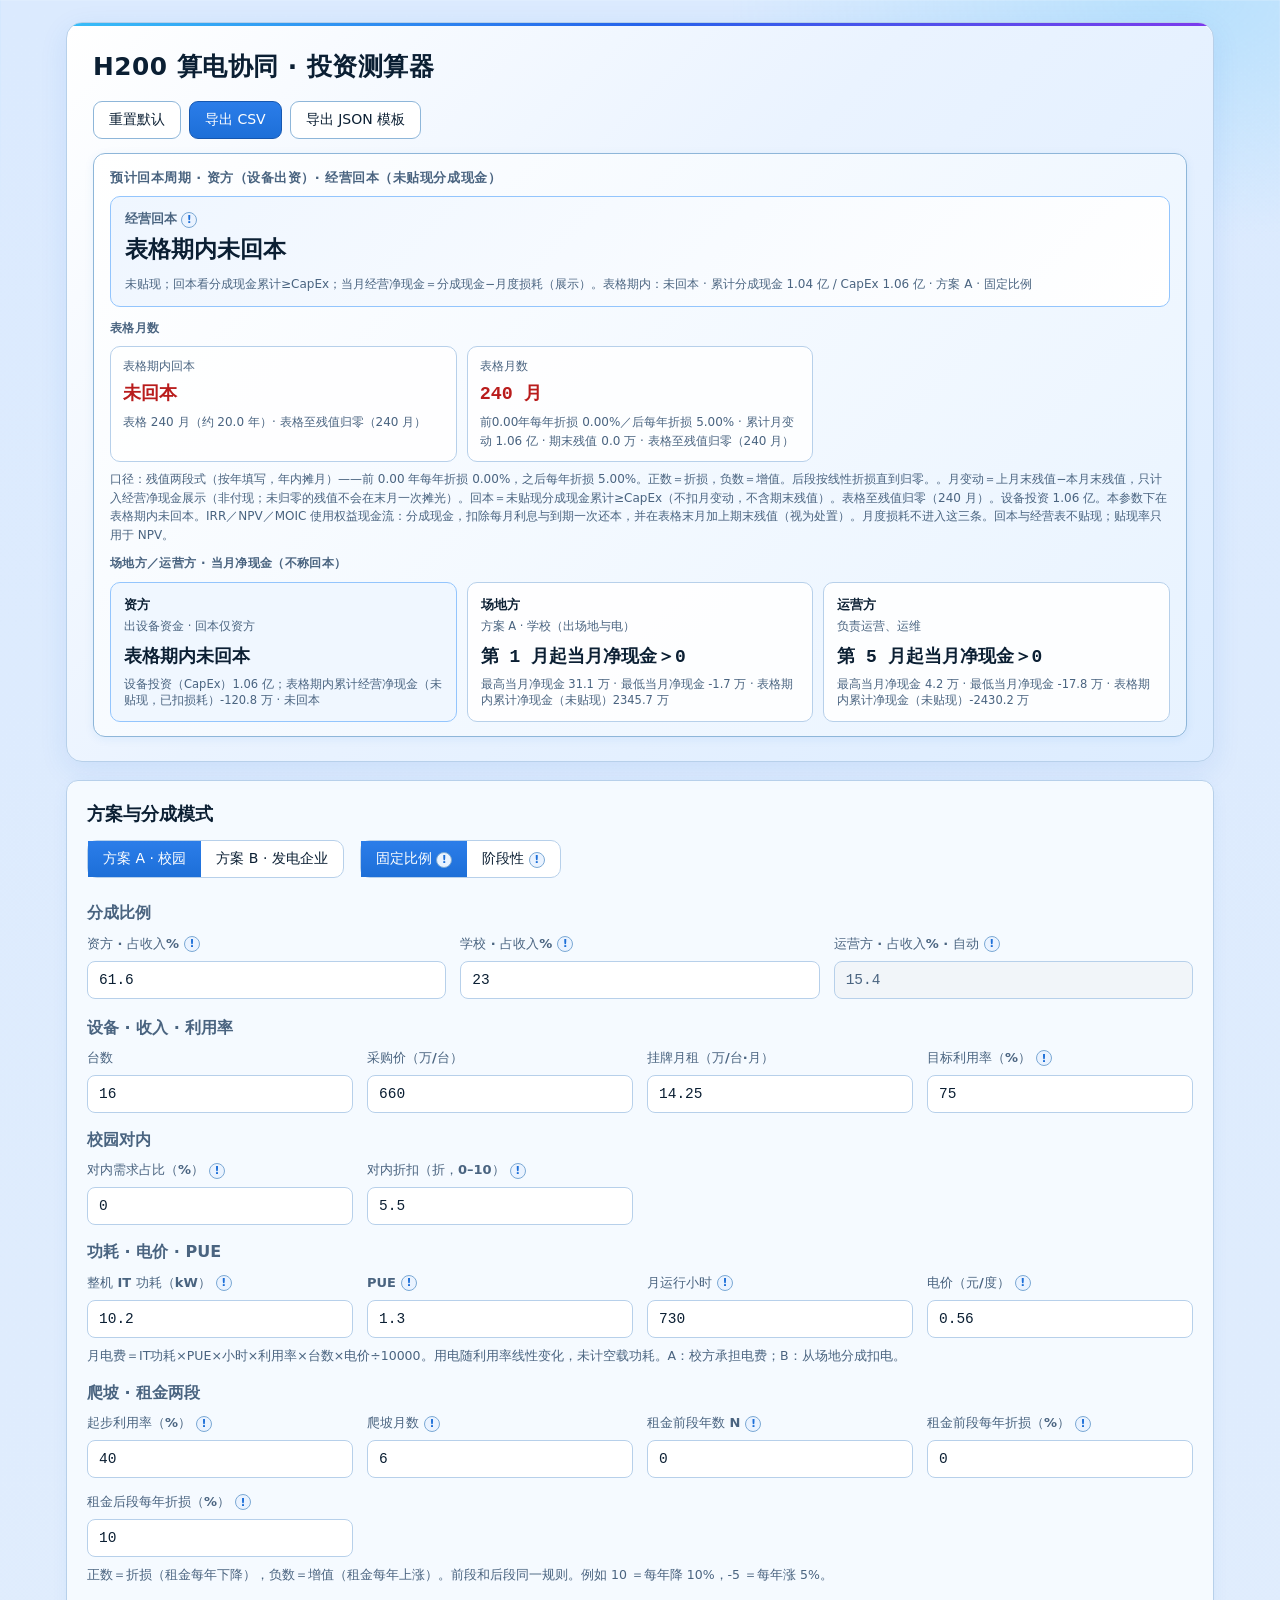
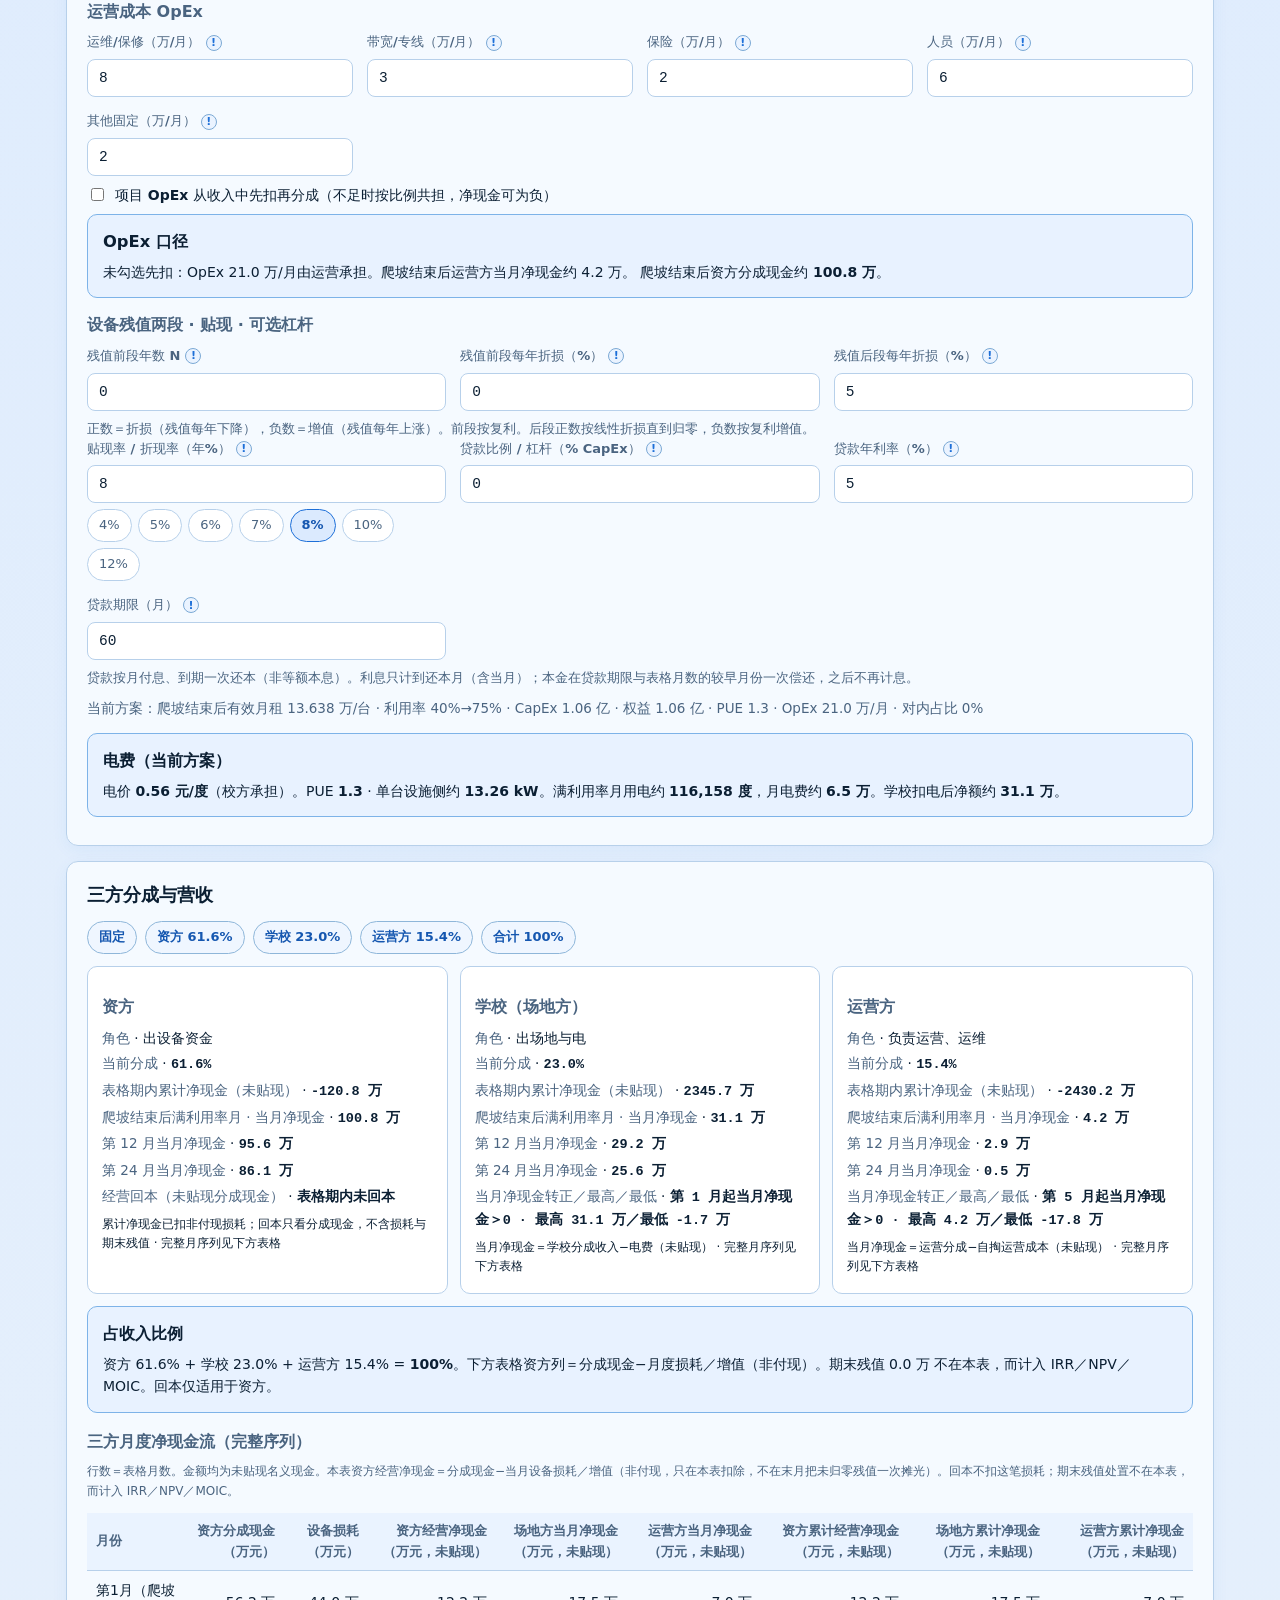
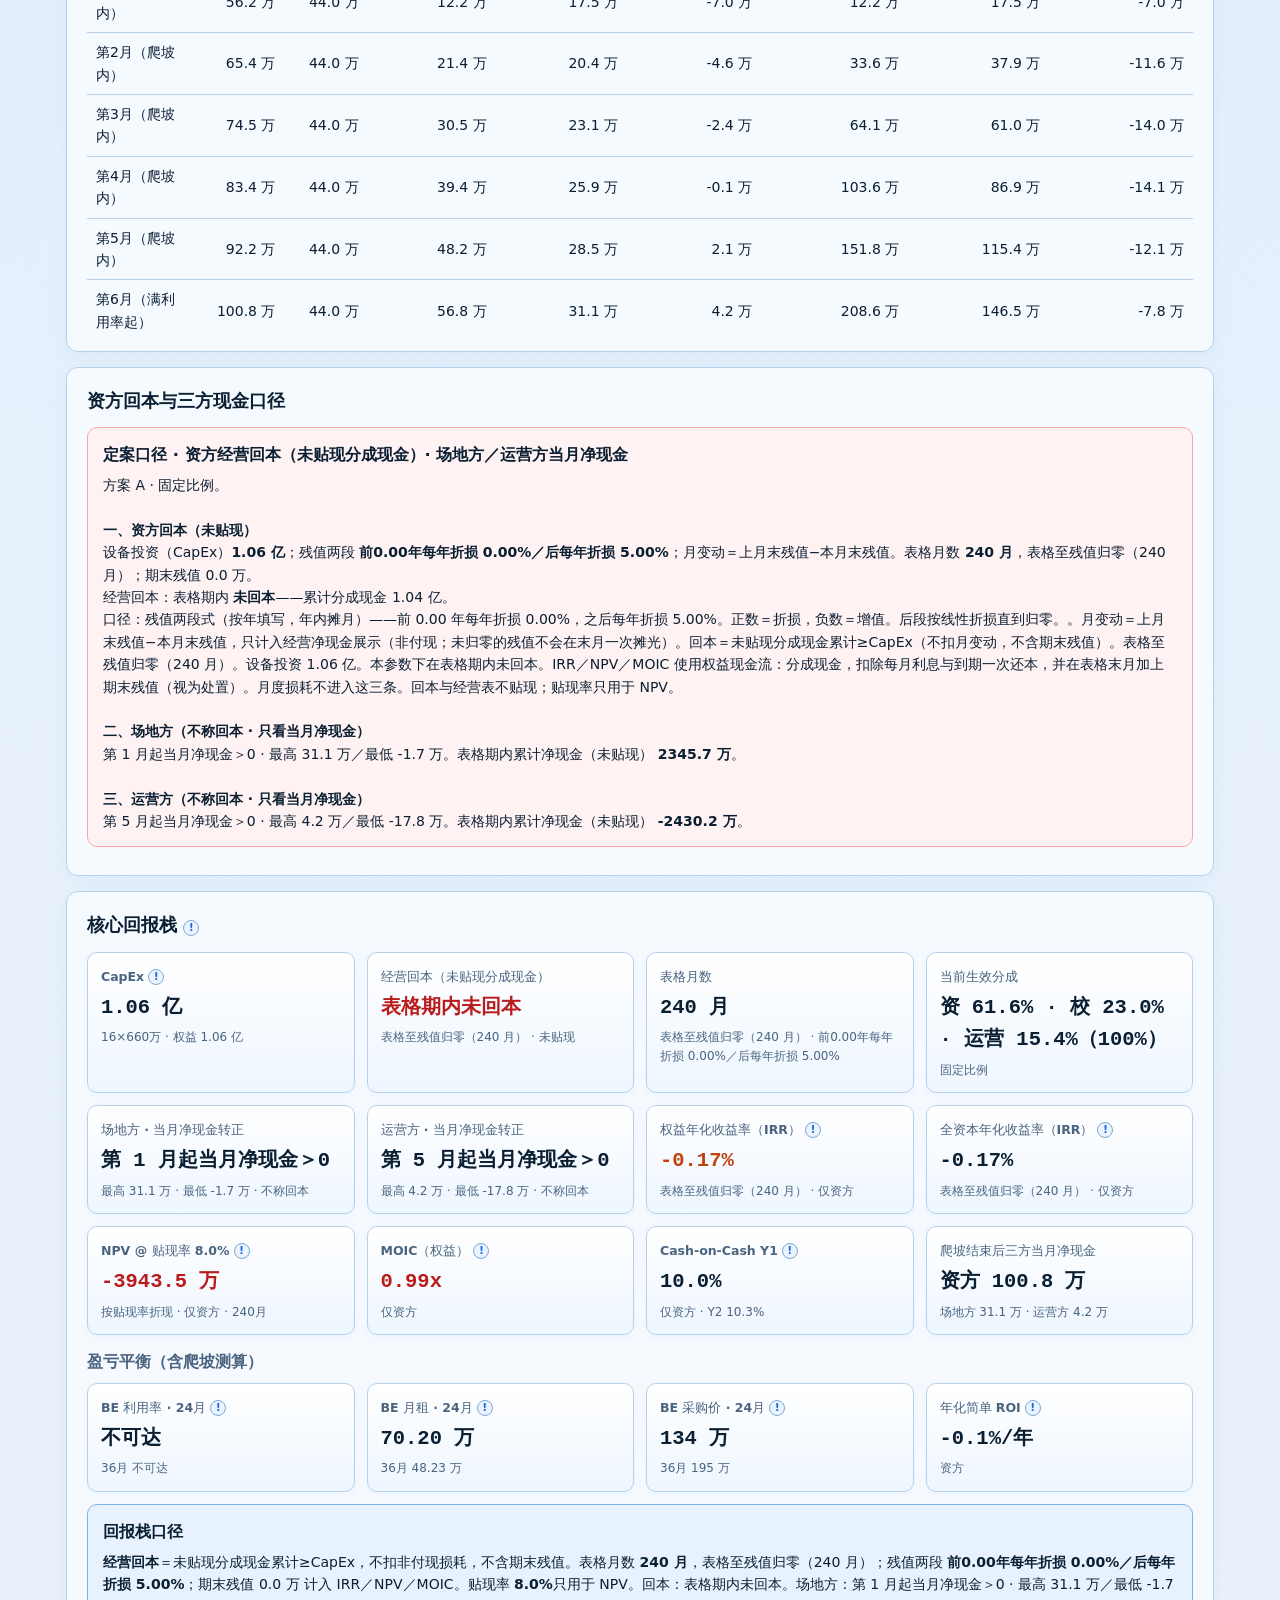
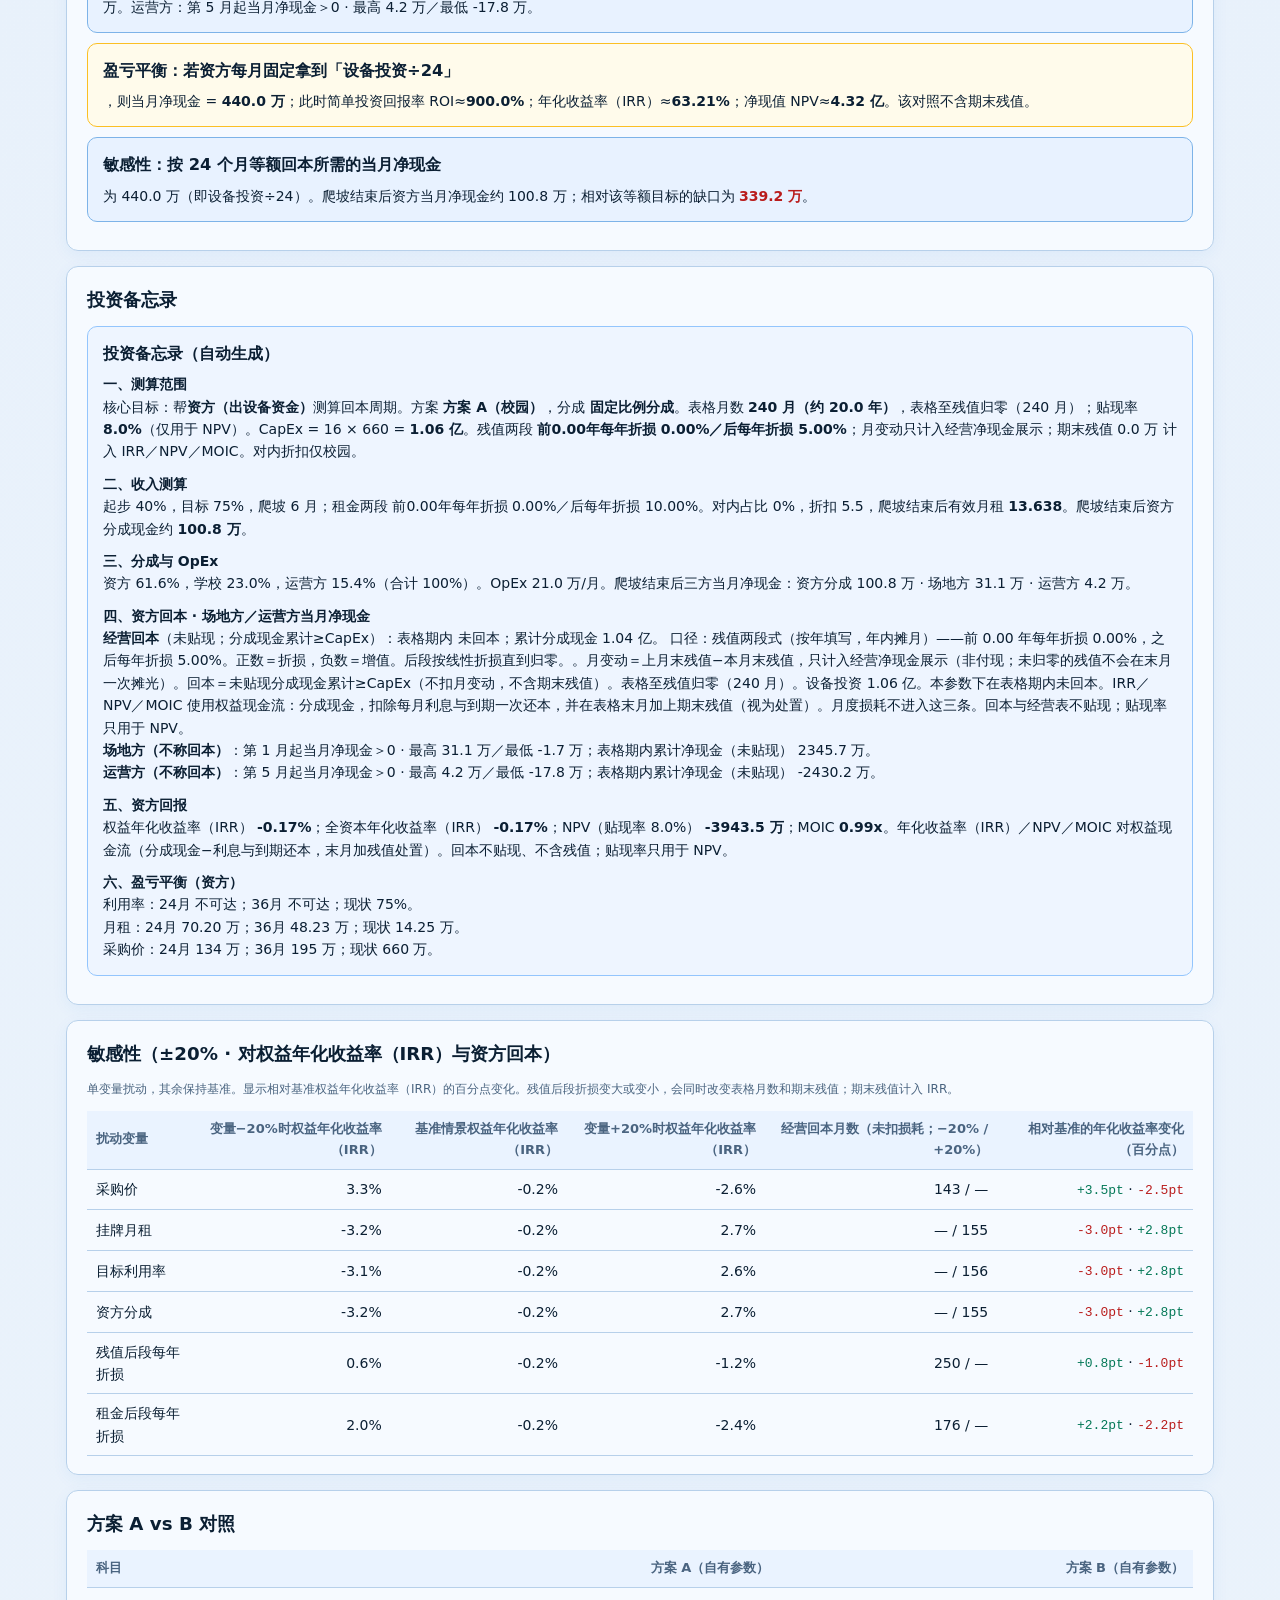
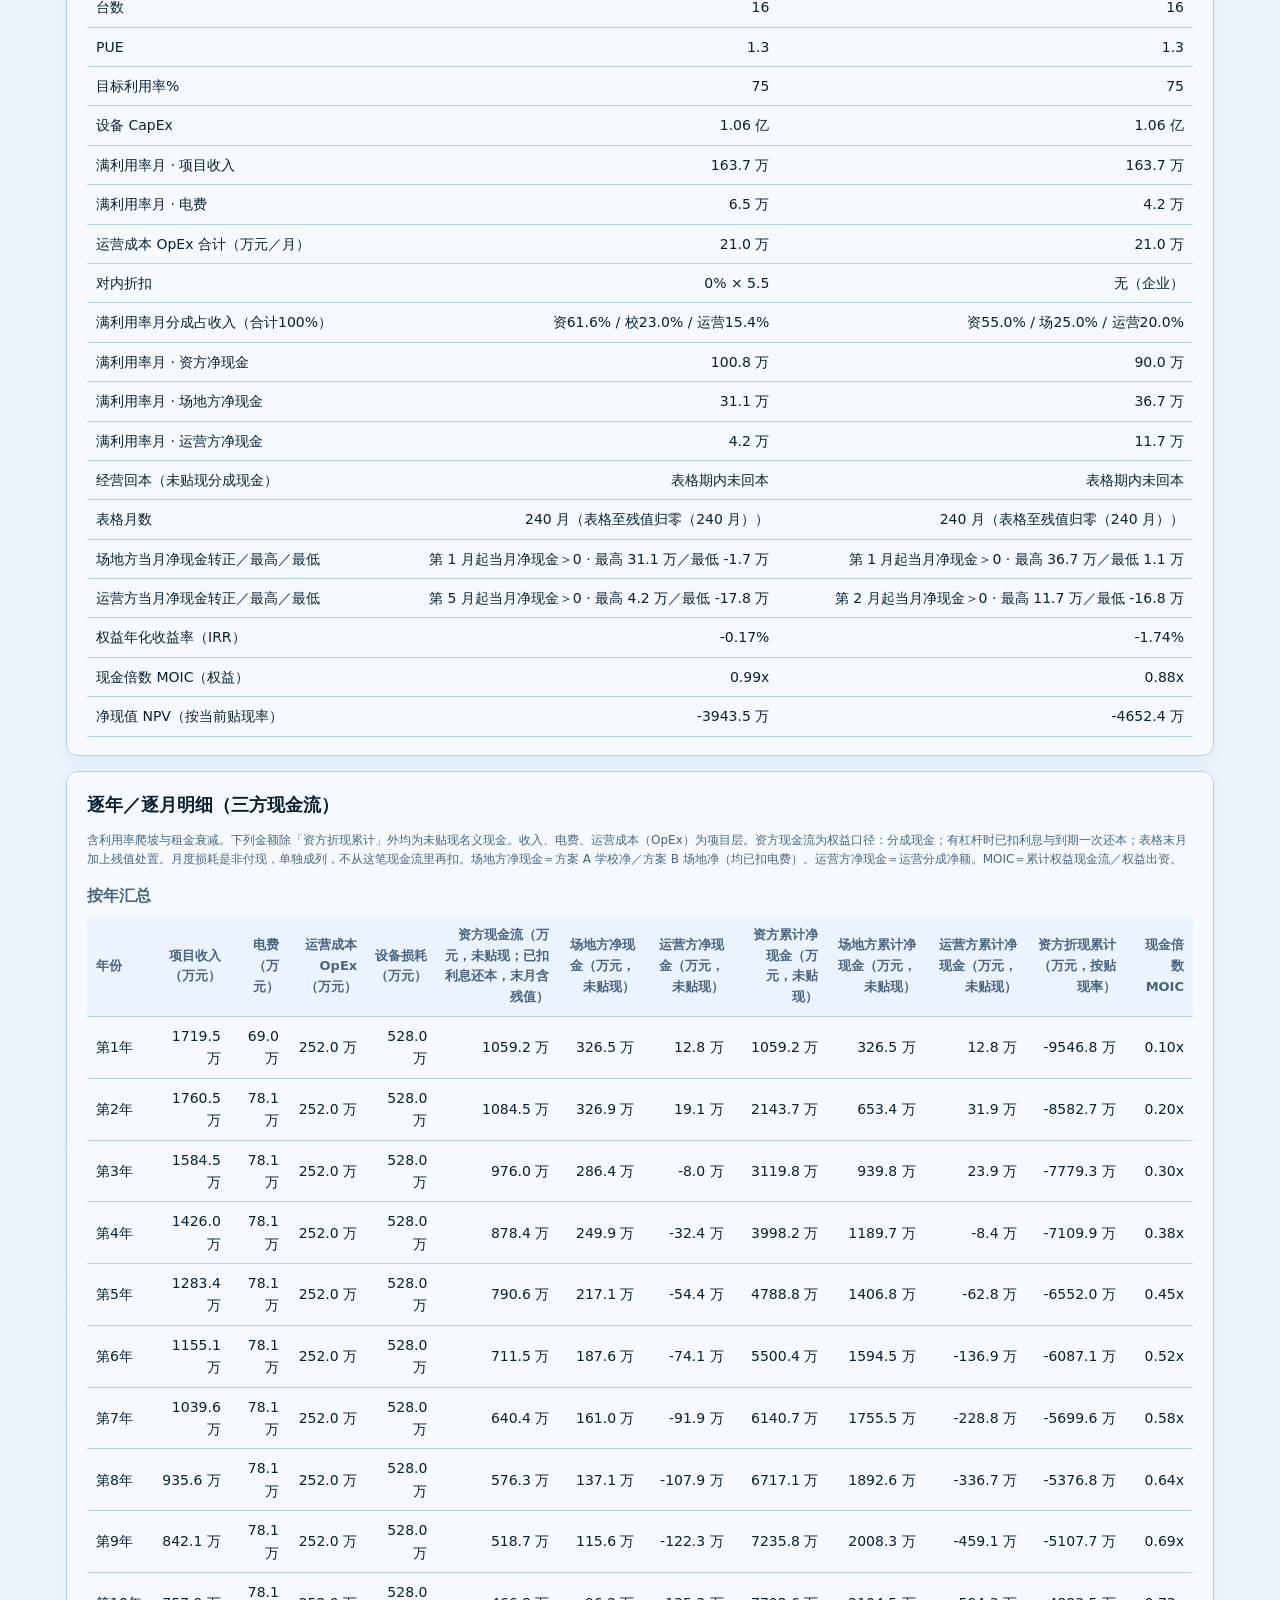
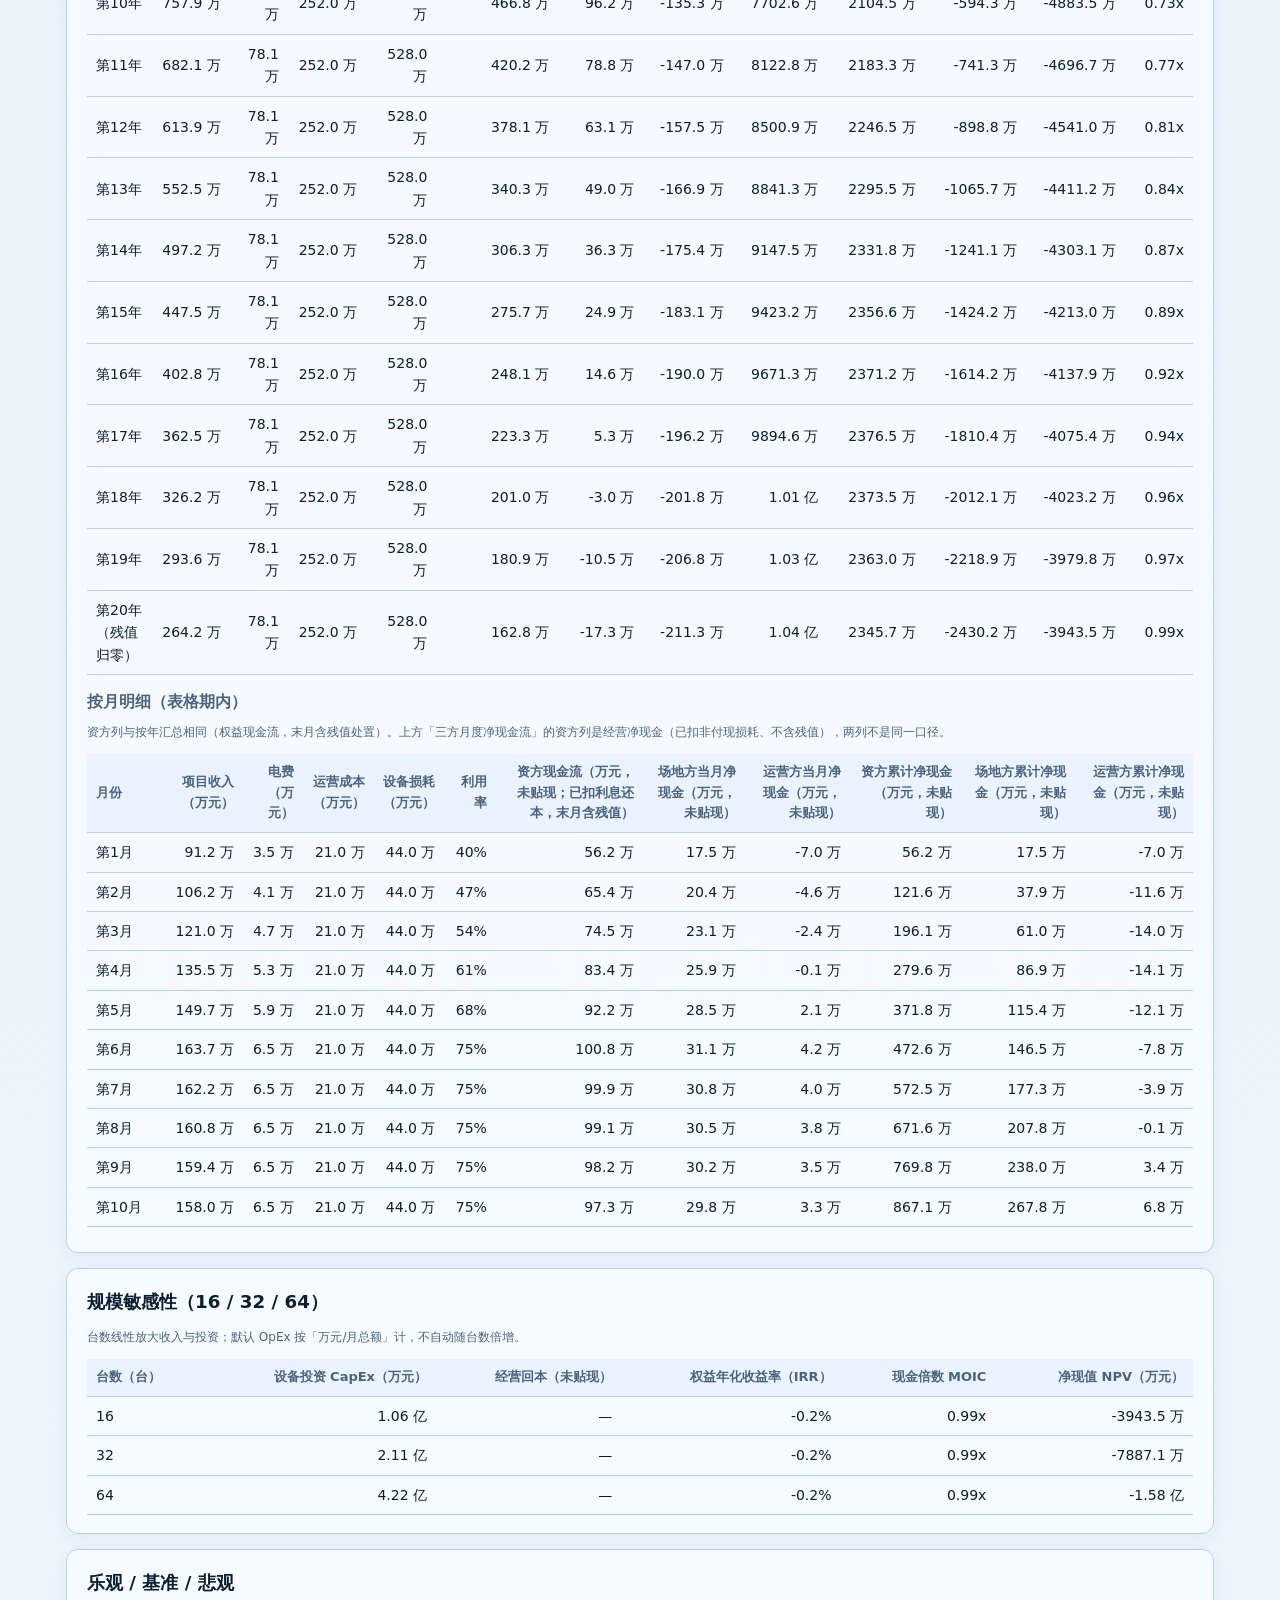
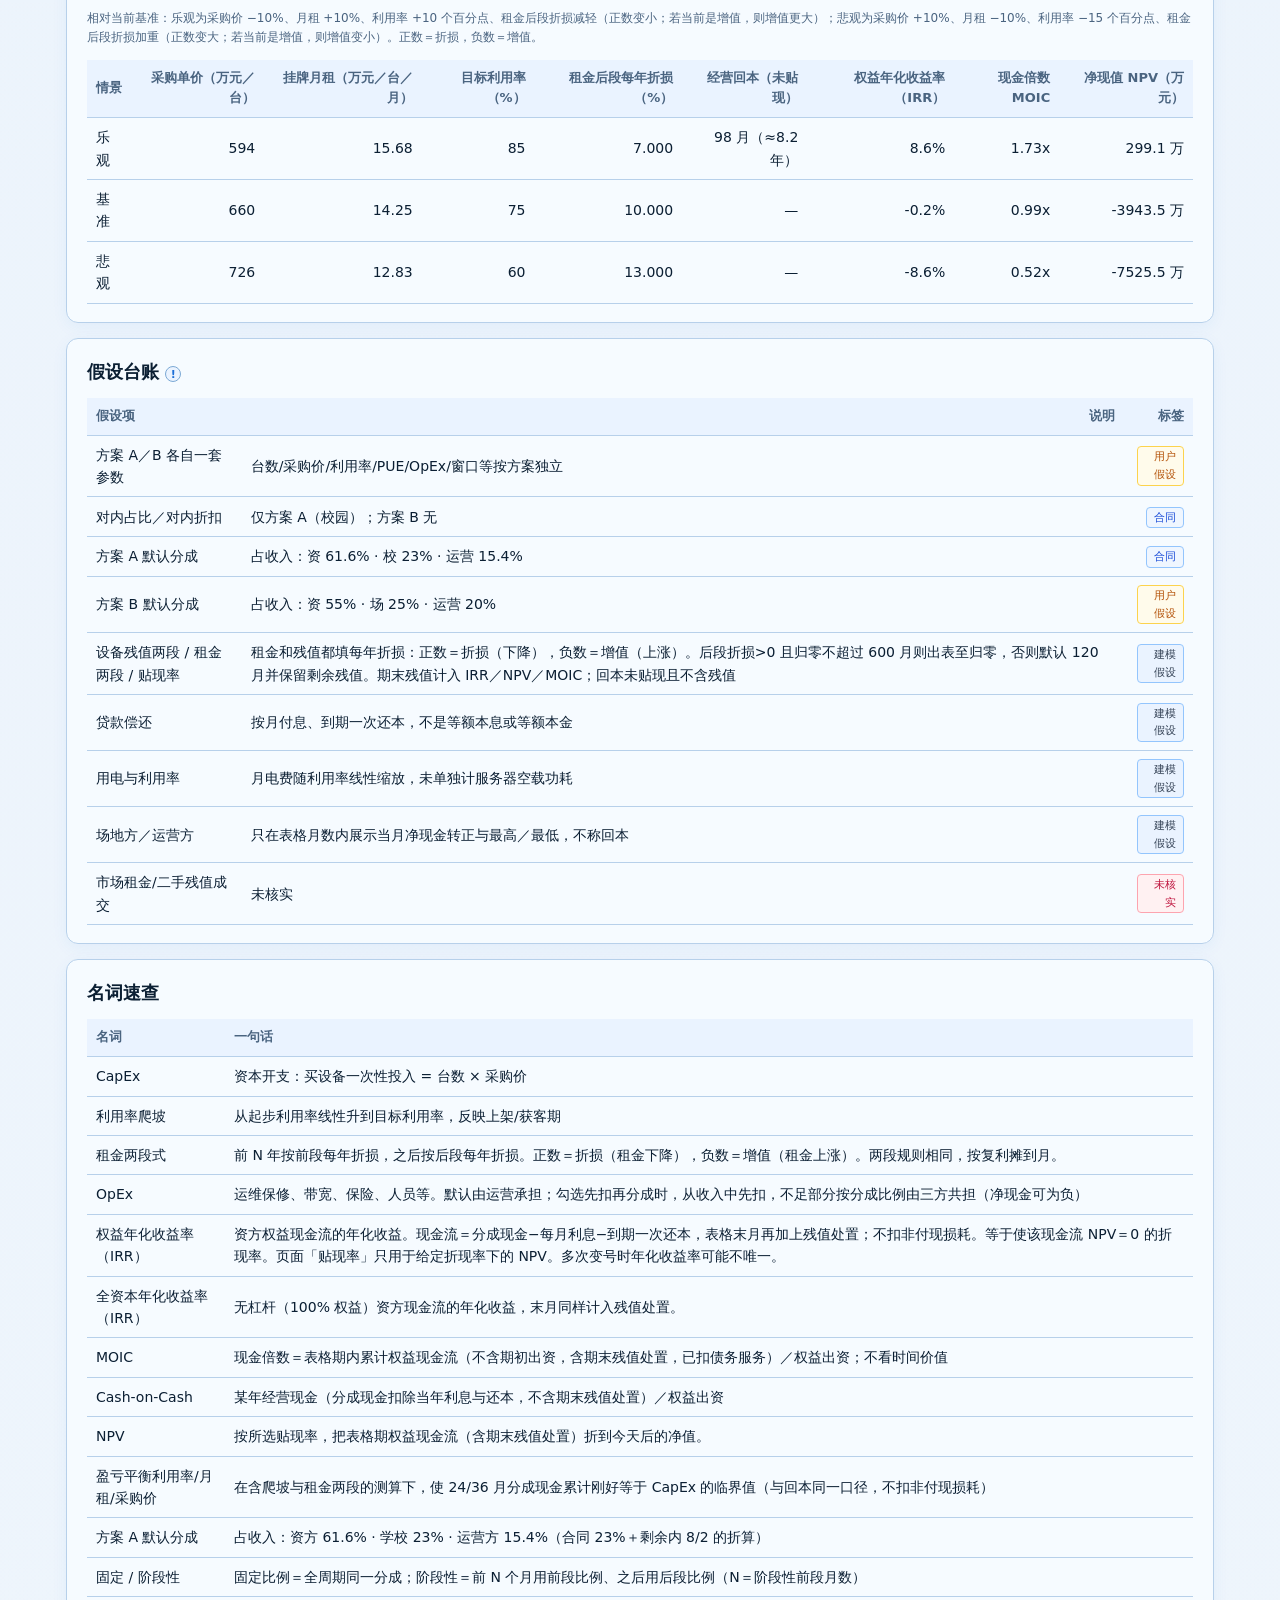
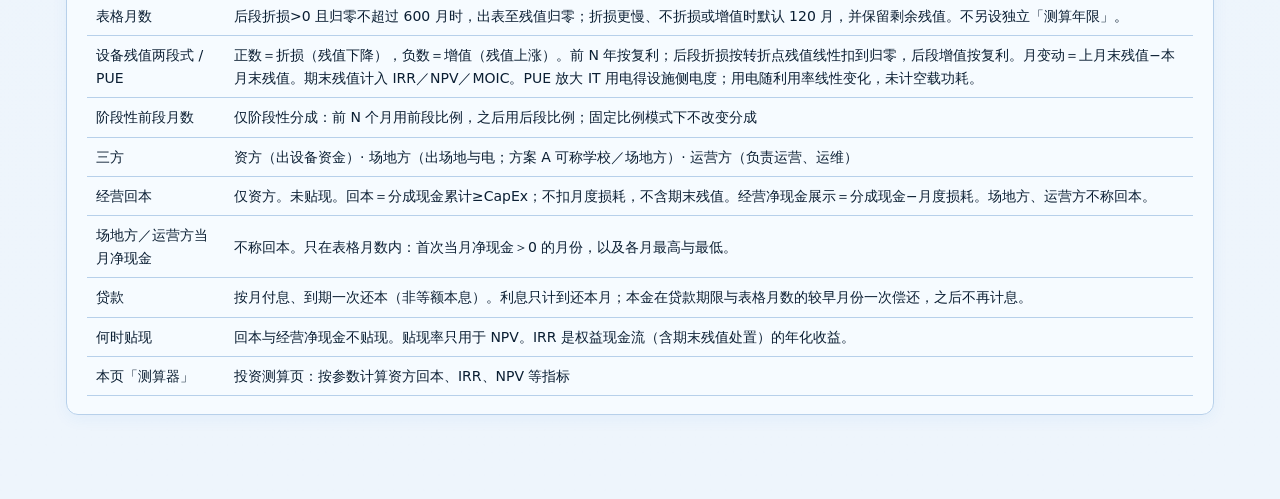
==== commit 91b5b68e: "更新 H200 算电协同投资测算器 用业主重编后的单文件替换 h200_roi_calculator/index.html。回本改为未贴现分成现金（不扣非付现损耗、不含残值），期末残值计入 IRR、N" ====
--- a/h200_roi_calculator/index.html
+++ b/h200_roi_calculator/index.html
@@ -178,10 +178,10 @@
       </div>
     </div>
     <div class="payback-strip danger" id="paybackStrip">
-      <div class="ps-title">预计回本周期 · 资方（设备出资）· 经营回本（已扣月度损耗）</div>
+      <div class="ps-title">预计回本周期 · 资方（设备出资）· 经营回本（未贴现分成现金）</div>
       <div class="ps-mains">
         <div class="ps-main" style="grid-column:1 / -1">
-          <div class="ps-k">经营回本 <span class="tip" tabindex="0" data-tip="未贴现。回本＝分成现金累计≥CapEx。当月经营净现金＝分成现金−当月设备损耗／增值（展示）。表格月数：后段正跌至残值归零，否则默认 120 月。回本不贴现；NPV／年化收益率才贴现。">!</span></div>
+          <div class="ps-k">经营回本 <span class="tip" tabindex="0" data-tip="未贴现。回本＝分成现金累计≥CapEx，不扣非付现损耗，也不含期末残值。经营净现金展示＝分成现金−当月损耗／增值。期末残值只作为处置现金计入 IRR／NPV／MOIC。表格月数：后段折损为正且 600 月内归零则出表至归零，否则默认 120 月。">!</span></div>
           <div class="ps-v" id="psOpsMain">—</div>
           <div class="ps-d" id="psOpsMainD"></div>
         </div>
@@ -252,7 +252,7 @@
     <div class="share-rev-grid" id="partyShareGrid"></div>
     <div class="callout info" id="partyShareNote" style="margin-top:12px"></div>
     <h3 style="margin-top:16px">三方月度净现金流（完整序列）</h3>
-    <p class="muted" style="margin-top:0;font-size:12px">行数＝表格月数（后段正跌则至残值归零，否则默认 120 月）。金额均为未贴现名义现金。资方当月净现金＝分成现金−当月设备损耗／增值。</p>
+    <p class="muted" style="margin-top:0;font-size:12px">行数＝表格月数。金额均为未贴现名义现金。本表资方经营净现金＝分成现金−当月设备损耗／增值（非付现，只在本表扣除，不在末月把未归零残值一次摊光）。回本不扣这笔损耗；期末残值处置不在本表，而计入 IRR／NPV／MOIC。</p>
     <div style="overflow-x:auto;max-height:420px;overflow-y:auto"><table id="partyMonthTable"></table></div>
   </section>
 
@@ -262,7 +262,7 @@
   </section>
 
   <section class="block">
-    <h2>核心回报栈 <span class="tip" tabindex="0" data-tip="「回本」仅指资方设备出资：未贴现分成现金累计≥CapEx。场地方／运营方只展示当月净现金转正与最高／最低。回本不贴现；NPV 按贴现率折现；年化收益率（IRR）即该现金流的年化收益。">!</span></h2>
+    <h2>核心回报栈 <span class="tip" tabindex="0" data-tip="「回本」仅指资方设备出资：未贴现分成现金累计≥CapEx，不扣损耗、不含残值。场地方／运营方只展示当月净现金转正与最高／最低。IRR／NPV／MOIC 用权益现金流（分成现金−利息与到期还本，末月加残值处置）。回本不贴现；贴现率只用于 NPV。">!</span></h2>
     <div class="metrics" id="coreMetrics"></div>
     <h3>盈亏平衡（含爬坡测算）</h3>
     <div class="metrics" id="beMetrics"></div>
@@ -278,7 +278,7 @@
 
   <section class="block">
     <h2>敏感性（±20% · 对权益年化收益率（IRR）与资方回本）</h2>
-    <p class="muted" style="margin-top:0;font-size:12px">单变量扰动，其余保持基准。显示相对基准权益年化收益率（IRR）的百分点变化。</p>
+    <p class="muted" style="margin-top:0;font-size:12px">单变量扰动，其余保持基准。显示相对基准权益年化收益率（IRR）的百分点变化。残值后段折损变大或变小，会同时改变表格月数和期末残值；期末残值计入 IRR。</p>
     <div id="sensTable" style="overflow-x:auto"></div>
   </section>
 
@@ -289,11 +289,11 @@
 
   <section class="block">
     <h2>逐年／逐月明细（三方现金流）</h2>
-    <p class="muted" style="margin-top:0;font-size:12px">含利用率爬坡与租金衰减。下列金额除「资方折现累计」外均为未贴现名义现金。收入、电费、运营成本（OpEx）为项目层；资方现金流为权益口径（分成现金−月度设备损耗／增值；若有杠杆已扣利息与还本）；场地方净现金＝方案 A 学校净／方案 B 场地净（均已扣电费）；运营方净现金＝运营分成净额；现金倍数 MOIC＝累计资方现金流／权益出资。</p>
+    <p class="muted" style="margin-top:0;font-size:12px">含利用率爬坡与租金衰减。下列金额除「资方折现累计」外均为未贴现名义现金。收入、电费、运营成本（OpEx）为项目层。资方现金流为权益口径：分成现金；有杠杆时已扣利息与到期一次还本；表格末月加上残值处置。月度损耗是非付现，单独成列，不从这笔现金流里再扣。场地方净现金＝方案 A 学校净／方案 B 场地净（均已扣电费）。运营方净现金＝运营分成净额。MOIC＝累计权益现金流／权益出资。</p>
     <h3>按年汇总</h3>
     <div style="overflow-x:auto"><table id="yearTable"></table></div>
     <h3 style="margin-top:14px">按月明细（表格期内）</h3>
-    <p class="muted" style="margin-top:0;font-size:12px">表格期内每一个月的收入、电费、运营成本、设备损耗／增值与三方净现金（未贴现）。与上方「三方月度净现金流」一致。</p>
+    <p class="muted" style="margin-top:0;font-size:12px">资方列与按年汇总相同（权益现金流，末月含残值处置）。上方「三方月度净现金流」的资方列是经营净现金（已扣非付现损耗、不含残值），两列不是同一口径。</p>
     <div style="overflow-x:auto;max-height:480px;overflow-y:auto"><table id="monthDetailTable"></table></div>
   </section>
 
@@ -305,6 +305,7 @@
 
   <section class="block">
     <h2>乐观 / 基准 / 悲观</h2>
+    <p class="muted" style="margin-top:0;font-size:12px">相对当前基准：乐观为采购价 −10%、月租 +10%、利用率 +10 个百分点、租金后段折损减轻（正数变小；若当前是增值，则增值更大）；悲观为采购价 +10%、月租 −10%、利用率 −15 个百分点、租金后段折损加重（正数变大；若当前是增值，则增值变小）。正数＝折损，负数＝增值。</p>
     <div style="overflow-x:auto"><table id="scenTable"></table></div>
   </section>
 
@@ -321,23 +322,24 @@
         <tbody>
           <tr><td>CapEx</td><td style="text-align:left">资本开支：买设备一次性投入 = 台数 × 采购价</td></tr>
           <tr><td>利用率爬坡</td><td style="text-align:left">从起步利用率线性升到目标利用率，反映上架/获客期</td></tr>
-          <tr><td>租金两段式</td><td style="text-align:left">前 N 年按前段每年变化%；自第 N+1 年起按后段每年变化%（正＝跌，负＝涨）。填写按年；计算时年率摊到月（复利：(1+r)^(1/12)−1）。</td></tr>
-          <tr><td>OpEx</td><td style="text-align:left">运维保修、带宽、保险、人员等；默认可由运营承担，或勾选先扣再分成</td></tr>
-          <tr><td>权益年化收益率（IRR）</td><td style="text-align:left">资方权益现金流的年化收益（扣利息与还本后）。定义上等于使该现金流净现值 NPV＝0 的折现率；主界面按年化收益理解即可。页面「贴现率」只用于计算给定折现率下的 NPV。</td></tr>
-          <tr><td>全资本年化收益率（IRR）</td><td style="text-align:left">无杠杆（100% 权益）资方现金流的年化收益。</td></tr>
-          <tr><td>MOIC</td><td style="text-align:left">现金倍数＝表格期内累计资方现金流／权益出资；看赚了几倍，不看时间价值</td></tr>
-          <tr><td>Cash-on-Cash</td><td style="text-align:left">某年经营现金 / 权益出资；看早期分红能力</td></tr>
-          <tr><td>NPV</td><td style="text-align:left">按所选贴现率，把表格期整条名义现金流折到今天后的净值。</td></tr>
-          <tr><td>盈亏平衡利用率/月租/采购价</td><td style="text-align:left">在含爬坡、租金两段与月度损耗的测算下，使 24/36 月累计刚好回本的临界值</td></tr>
+          <tr><td>租金两段式</td><td style="text-align:left">前 N 年按前段每年折损，之后按后段每年折损。正数＝折损（租金下降），负数＝增值（租金上涨）。两段规则相同，按复利摊到月。</td></tr>
+          <tr><td>OpEx</td><td style="text-align:left">运维保修、带宽、保险、人员等。默认由运营承担；勾选先扣再分成时，从收入中先扣，不足部分按分成比例由三方共担（净现金可为负）</td></tr>
+          <tr><td>权益年化收益率（IRR）</td><td style="text-align:left">资方权益现金流的年化收益。现金流＝分成现金−每月利息−到期一次还本，表格末月再加上残值处置；不扣非付现损耗。等于使该现金流 NPV＝0 的折现率。页面「贴现率」只用于给定折现率下的 NPV。多次变号时年化收益率可能不唯一。</td></tr>
+          <tr><td>全资本年化收益率（IRR）</td><td style="text-align:left">无杠杆（100% 权益）资方现金流的年化收益，末月同样计入残值处置。</td></tr>
+          <tr><td>MOIC</td><td style="text-align:left">现金倍数＝表格期内累计权益现金流（不含期初出资，含期末残值处置，已扣债务服务）／权益出资；不看时间价值</td></tr>
+          <tr><td>Cash-on-Cash</td><td style="text-align:left">某年经营现金（分成现金扣除当年利息与还本，不含期末残值处置）／权益出资</td></tr>
+          <tr><td>NPV</td><td style="text-align:left">按所选贴现率，把表格期权益现金流（含期末残值处置）折到今天后的净值。</td></tr>
+          <tr><td>盈亏平衡利用率/月租/采购价</td><td style="text-align:left">在含爬坡与租金两段的测算下，使 24/36 月分成现金累计刚好等于 CapEx 的临界值（与回本同一口径，不扣非付现损耗）</td></tr>
           <tr><td>方案 A 默认分成</td><td style="text-align:left">占收入：资方 61.6% · 学校 23% · 运营方 15.4%（合同 23%＋剩余内 8/2 的折算）</td></tr>
           <tr><td>固定 / 阶段性</td><td style="text-align:left">固定比例＝全周期同一分成；阶段性＝前 N 个月用前段比例、之后用后段比例（N＝阶段性前段月数）</td></tr>
-          <tr><td>表格月数</td><td style="text-align:left">由设备残值两段式决定：后段年跌幅&gt;0 时出表至残值归零；否则（后段不跌或继续涨）默认 120 月。不另设独立「测算年限」。</td></tr>
-          <tr><td>设备残值两段式 / PUE</td><td style="text-align:left">前 N 年按前段每年变化%（正＝涨，复利摊月）；自第 N+1 年起按后段每年变化%（正＝跌，按转折点残值线性年扣／12 摊月；负＝继续涨）。月变动＝上月末残值−本月末残值。PUE 放大 IT 用电得设施侧电度。</td></tr>
+          <tr><td>表格月数</td><td style="text-align:left">后段折损&gt;0 且归零不超过 600 月时，出表至残值归零；折损更慢、不折损或增值时默认 120 月，并保留剩余残值。不另设独立「测算年限」。</td></tr>
+          <tr><td>设备残值两段式 / PUE</td><td style="text-align:left">正数＝折损（残值下降），负数＝增值（残值上涨）。前 N 年按复利；后段折损按转折点残值线性扣到归零，后段增值按复利。月变动＝上月末残值−本月末残值。期末残值计入 IRR／NPV／MOIC。PUE 放大 IT 用电得设施侧电度；用电随利用率线性变化，未计空载功耗。</td></tr>
           <tr><td>阶段性前段月数</td><td style="text-align:left">仅阶段性分成：前 N 个月用前段比例，之后用后段比例；固定比例模式下不改变分成</td></tr>
           <tr><td>三方</td><td style="text-align:left">资方（出设备资金）· 场地方（出场地与电；方案 A 可称学校／场地方）· 运营方（负责运营、运维）</td></tr>
-          <tr><td>经营回本</td><td style="text-align:left">仅资方。未贴现。回本＝分成现金累计≥CapEx；当月经营净现金＝分成现金−月度设备损耗（展示）。场地方、运营方不称回本。表格月数见上。</td></tr>
-          <tr><td>场地方／运营方当月净现金</td><td style="text-align:left">不称回本。在当前分成与爬坡期内：首次当月净现金＞0 的月份、各月当月净现金最高与最低。</td></tr>
-          <tr><td>何时贴现</td><td style="text-align:left">回本与经营「当月／累计净现金」＝未贴现名义金额。贴现＝把未来名义现金流按年化贴现率折成今天的钱；只用于 NPV。年化收益率（IRR）是该现金流的年化收益。</td></tr>
+          <tr><td>经营回本</td><td style="text-align:left">仅资方。未贴现。回本＝分成现金累计≥CapEx；不扣月度损耗，不含期末残值。经营净现金展示＝分成现金−月度损耗。场地方、运营方不称回本。</td></tr>
+          <tr><td>场地方／运营方当月净现金</td><td style="text-align:left">不称回本。只在表格月数内：首次当月净现金＞0 的月份，以及各月最高与最低。</td></tr>
+          <tr><td>贷款</td><td style="text-align:left">按月付息、到期一次还本（非等额本息）。利息只计到还本月；本金在贷款期限与表格月数的较早月份一次偿还，之后不再计息。</td></tr>
+          <tr><td>何时贴现</td><td style="text-align:left">回本与经营净现金不贴现。贴现率只用于 NPV。IRR 是权益现金流（含期末残值处置）的年化收益。</td></tr>
                     <tr><td>本页「测算器」</td><td style="text-align:left">投资测算页：按参数计算资方回本、IRR、NPV 等指标</td></tr>
         </tbody>
       </table>
@@ -353,23 +355,23 @@
     util: "目标利用率 = 爬坡结束后实际可计费出租量 ÷ 满负荷容量。爬坡期内按线性从起步利用率升到此值。",
     utilStart: "起步利用率：交付后首月的利用率。默认 40%。",
     rampM: "爬坡月数：从起步利用率线性过渡到目标利用率。默认 6。",
-    rentRiseY: "租金前段年数 N：前 N 年按前段每年变化%；自第 N+1 年起按后段。N＝0 表示从首年即用后段。按年填写。",
-    rentRisePct: "租金前段每年变化%。正＝每年涨；负＝每年跌。计算时摊到月：月因子＝(1+年率)^(1/12)−1。",
-    rentFallPct: "租金后段每年变化%。正＝每年跌；负＝每年涨（增值）。两段搭配可避免无限上涨。默认 10%/年。计算时摊到月。",
+    rentRiseY: "租金前段年数 N：前 N 年用前段折损率，从第 N+1 年起用后段折损率。N＝0 表示一上来就用后段。正数＝折损，负数＝增值。",
+    rentRisePct: "租金前段每年折损。正数＝折损，租金每年下降；负数＝增值，租金每年上涨。例如 10 表示每年降 10%，-5 表示每年涨 5%。按复利摊到月。",
+    rentFallPct: "租金后段每年折损。和前段同一规则：正数＝折损（下降），负数＝增值（上涨）。默认 10，即后段每年降 10%。",
     internal: "仅方案 A（校园）。对内需求占比。方案 B（企业）无对内折扣。",
-    disc: "仅方案 A（校园）。对内折扣：结算价 = 挂牌月租 ×（折扣÷10）。方案 B 无此字段。",
+    disc: "仅方案 A（校园）。按「折」填写，范围 0–10。5.5 表示 5.5 折，1 表示 1 折。结算价 = 挂牌月租 ×（折扣÷10）。方案 B 无此字段。",
     kw: "整机 IT 功耗（kW）。各方案可不同。",
     pue: "PUE = 机房总用电 ÷ IT 用电。校园与发电企业场地通常不同，按方案分别填写。",
-    wearRiseY: "设备残值前段年数 N：前 N 年按前段每年变化%；自第 N+1 年起按后段。N＝0 表示从首年即用后段。按年填写。",
-    wearRisePct: "设备残值前段每年变化%。正＝每年涨（增值）；负＝每年跌。计算时摊到月：月因子＝(1+年率)^(1/12)−1。",
-    wearFallPct: "设备残值后段每年变化%。正＝每年按转折点残值的该百分比线性扣减（÷12 摊到月），直至归零；负＝后段继续涨（增值）。表格月数：后段为正跌则出表至归零，否则默认 120 月。默认 5%/年（约 20 年归零）。",
+    wearRiseY: "残值前段年数 N：前 N 年用前段折损率，从第 N+1 年起用后段折损率。N＝0 表示一上来就用后段。正数＝折损，负数＝增值。",
+    wearRisePct: "残值前段每年折损。正数＝折损，残值每年下降；负数＝增值，残值每年上涨。例如 5 表示每年掉 5%，-5 表示每年涨 5%。按复利摊到月。",
+    wearFallPct: "残值后段每年折损。正数＝折损，按转折点残值线性扣到归零；负数＝增值，按复利上涨。默认 5，约 20 年归零。归零超过 600 月时表格仍为 120 月，并保留剩余残值。",
     stage: "阶段性前段月数：前 N 个月按前段分成；之后按后段。",
-    capex: "CapEx = 台数 × 采购单价。资方回本＝未贴现分成现金累计≥CapEx；月损耗计入展示与表格。",
-    roi: "简单 ROI。仅资方。",
-    irr: "年化收益率（IRR）：资方权益现金流的年化收益。仅资方。",
-    npv: "净现值 NPV＝按页面贴现率把表格期资方现金流折到今天。与年化收益率成对。仅资方。回本不贴现。",
-    moic: "MOIC。仅资方。",
-    coc: "Cash-on-Cash。仅资方。",
+    capex: "CapEx = 台数 × 采购单价。资方回本＝未贴现分成现金累计≥CapEx。月损耗只进入经营净现金展示；期末残值计入 IRR／NPV／MOIC。",
+    roi: "简单 ROI＝（累计权益现金流−权益出资）／权益出资，再除以表格年数得到年化。含期末残值，不扣非付现损耗。仅资方。",
+    irr: "年化收益率（IRR）：权益现金流的年化收益。现金流＝分成现金−利息与到期还本，末月加残值处置。不扣非付现损耗。仅资方。",
+    npv: "净现值 NPV＝按页面贴现率把上述权益现金流折到今天。仅资方。回本不贴现、不含残值。",
+    moic: "MOIC＝累计权益现金流（含期末残值、已扣债务，不含期初出资）／权益出资。仅资方。",
+    coc: "Cash-on-Cash＝当年经营现金／权益出资。不含期末残值处置。仅资方。",
     discount: "年化贴现率：把未来名义现金流折成今天的钱。只用于 NPV；回本与经营净现金表不贴现。各方案可分别设定。",
     school: "学校占项目收入的比例。",
     invA: "资方占项目收入的比例。",
@@ -385,18 +387,19 @@
     opexIns: "保险（万元/月）。",
     opexStaff: "人员（万元/月）。",
     opexOther: "其他固定 OpEx（万元/月）。",
-    lev: "债务占 CapEx 比例。",
-    debtRate: "贷款年利率。",
-    debtTenor: "贷款期限（月）。",
-    be: "盈亏平衡：使资方累计经营现金在第 24/36 月末等于 CapEx 的临界值。"
+    lev: "债务占 CapEx 比例。按月付息、到期一次还本（非等额本息）。",
+    debtRate: "贷款年利率。未还本期间每月利息＝贷款余额×年利率／12；本金到期一次偿还，还清后不再计息。",
+    debtTenor: "贷款期限（月）。本金在该期限与表格月数的较早月份一次偿还。",
+    be: "盈亏平衡：使资方 24/36 月分成现金累计等于 CapEx 的临界值。与回本同一口径，不扣非付现损耗。"
   };
 
   const BASE_SHARED = {
     units:16, purchase:660, rent:14.25, util:75,
     utilStart:40, rampMonths:6,
-    rentRiseYears:0, rentRisePct:0, rentFallPct:10, /* 年衰减 10%；计算时摊月 */
+    rentRiseYears:0, rentRisePct:0, rentFallPct:10, /* 正数＝折损。后段每年折损 10% */
     kwPerUnit:10.2, pue:1.3, hoursMonth:730,
-    wearRiseYears:0, wearRisePct:0, wearFallPct:5, /* 年损耗 5% 线性归零约 20 年；计算时摊月 */
+    wearRiseYears:0, wearRisePct:0, wearFallPct:5, /* 正数＝折损。后段每年折损 5%，约 20 年归零 */
+    _positiveIsDepreciation:true,
     _annualRates:true,
     discount:8,
     opexMaint:8, opexBw:3, opexIns:2, opexStaff:6, opexOther:2, opexBeforeShare:false,
@@ -477,7 +480,7 @@
   }
 
   function fmtMonths(v){ if(!Number.isFinite(v)||v<=0||v>10000)return "—"; return Math.round(v)+" 月（≈"+(v/12).toFixed(1)+" 年）"; }
-  function fmtPbShort(v){ if(!Number.isFinite(v)||v<=0||v>10000)return "未回本（≤600月）"; return Math.round(v)+" 月（≈"+(v/12).toFixed(1)+" 年）"; }
+  function fmtPbShort(v){ if(v<0) return "设备投资需大于 0"; if(!Number.isFinite(v)||v<=0||v>10000)return "未回本（≤600月）"; return Math.round(v)+" 月（≈"+(v/12).toFixed(1)+" 年）"; }
   /** 期内已回本：外推栏不得再重复同一月数假装另一口径 */
   function fmtPbOutside(recoveredWithin, pbWithin, pbExtra){
     if(recoveredWithin && Number.isFinite(pbWithin) && pbWithin>0 && pbWithin<=10000)
@@ -494,6 +497,7 @@
     return "—";
   }
   function fmtPbMain(recoveredWithin, pbWithin, pbExtra){
+    if(pbWithin<0) return "设备投资需大于 0";
     if(recoveredWithin && Number.isFinite(pbWithin) && pbWithin>0 && pbWithin<=10000)
       return Math.round(pbWithin)+" 月（≈"+(pbWithin/12).toFixed(1)+" 年）";
     if(Number.isFinite(pbExtra) && pbExtra>0 && pbExtra<=10000)
@@ -503,9 +507,9 @@
   function paybackNote(pbWithin, recovered, T, wearCfgObj, capex){
     var cfg=wearCfgObj||{riseYears:0,risePct:0,fallPct:5};
     var horiz=horizonPhrase(cfg, T);
-    var line1="口径：残值两段式（按年填写，年内摊月）——前 "+Number(cfg.riseYears).toFixed(2)+" 年每年 "+Number(cfg.risePct).toFixed(2)+"%，之后每年按转折点残值的 "+Number(cfg.fallPct).toFixed(2)+"%"+(cfg.fallPct>0?"线性扣减至归零":"（≤0 为不跌／继续涨）")+"。月变动＝上月末残值−本月末残值，计入资方经营净现金展示。回本＝未贴现分成现金累计≥CapEx（月变动不从回本累计再扣，避免与期初设备投资双计）。"+horiz+"。设备投资 "+fmtWan(capex)+"。";
-    var line2=recovered?("本参数下第 "+Math.round(pbWithin)+" 月回本。"):"本参数下在表格期内未回本。";
-    var line3="贴现：回本与经营表不贴现；NPV／年化收益率（IRR）对表格期名义现金（分成现金）按贴现率折现。年化收益率（IRR）即该现金流的年化收益。";
+    var line1="口径：残值两段式（按年填写，年内摊月）——前 "+Number(cfg.riseYears).toFixed(2)+" 年每年"+deprPhrase(cfg.risePct)+"，之后每年"+deprPhrase(cfg.fallPct)+"。正数＝折损，负数＝增值。"+(cfg.fallPct>0?"后段按线性折损直到归零。":"后段不归零。")+"。月变动＝上月末残值−本月末残值，只计入经营净现金展示（非付现；未归零的残值不会在末月一次摊光）。回本＝未贴现分成现金累计≥CapEx（不扣月变动，不含期末残值）。"+horiz+"。设备投资 "+fmtWan(capex)+"。";
+    var line2=!(capex>0)?"设备投资需大于 0。":(recovered?("本参数下第 "+Math.round(pbWithin)+" 月回本。"):"本参数下在表格期内未回本。");
+    var line3="IRR／NPV／MOIC 使用权益现金流：分成现金，扣除每月利息与到期一次还本，并在表格末月加上期末残值（视为处置）。月度损耗不进入这三条。回本与经营表不贴现；贴现率只用于 NPV。";
     return line1+line2+line3;
   }
   function fmtFirstPos(v){
@@ -589,7 +593,7 @@
     if(scheme==="A"){
       html+="<h3 style=\"margin-top:14px\">校园对内</h3><div class=\"grid\">";
       html+=field("internalShare","对内需求占比（%）","internal","1",S.internalShare);
-      html+=field("internalDiscount","对内折扣","disc","0.1",S.internalDiscount);
+      html+=field("internalDiscount","对内折扣（折，0–10）","disc","0.1",S.internalDiscount,{min:0,max:10});
       html+="</div>";
     }
     html+="<h3 style=\"margin-top:14px\">功耗 · 电价 · PUE</h3><div class=\"grid\">";
@@ -599,14 +603,15 @@
     if(scheme==="A") html+=field("elecA","电价（元/度）","elecA","0.01",S.elecA);
     else html+=field("elecB","电价（元/度）","elecB","0.01",S.elecB);
     html+="</div>";
-    html+='<p class="muted" style="margin:8px 0 0;font-size:12.5px">月电费＝IT功耗×PUE×小时×利用率×台数×电价÷10000。A：校方承担电费；B：从场地分成扣电。</p>';
+    html+='<p class="muted" style="margin:8px 0 0;font-size:12.5px">月电费＝IT功耗×PUE×小时×利用率×台数×电价÷10000。用电随利用率线性变化，未计空载功耗。A：校方承担电费；B：从场地分成扣电。</p>';
     html+="<h3 style=\"margin-top:14px\">爬坡 · 租金两段</h3><div class=\"grid\">";
     html+=field("utilStart","起步利用率（%）","utilStart","1",S.utilStart);
     html+=field("rampMonths","爬坡月数","rampM","1",S.rampMonths);
     html+=field("rentRiseYears","租金前段年数 N","rentRiseY","1",S.rentRiseYears,{min:0,max:40});
-    html+=field("rentRisePct","租金前段每年变化（%）","rentRisePct","0.1",S.rentRisePct,{min:-50,max:50});
-    html+=field("rentFallPct","租金后段每年变化（%）","rentFallPct","0.1",S.rentFallPct,{min:-50,max:50});
+    html+=field("rentRisePct","租金前段每年折损（%）","rentRisePct","0.1",S.rentRisePct,{min:-50,max:50});
+    html+=field("rentFallPct","租金后段每年折损（%）","rentFallPct","0.1",S.rentFallPct,{min:-50,max:50});
     html+="</div>";
+    html+='<p class="muted" style="margin:8px 0 0;font-size:12.5px">正数＝折损（租金每年下降），负数＝增值（租金每年上涨）。前段和后段同一规则。例如 10 ＝每年降 10%，-5 ＝每年涨 5%。</p>';
     html+="<h3 style=\"margin-top:14px\">运营成本 OpEx</h3><div class=\"grid\">";
     html+=field("opexMaint","运维/保修（万/月）","opexMaint","0.1",S.opexMaint);
     html+=field("opexBw","带宽/专线（万/月）","opexBw","0.1",S.opexBw);
@@ -614,14 +619,15 @@
     html+=field("opexStaff","人员（万/月）","opexStaff","0.1",S.opexStaff);
     html+=field("opexOther","其他固定（万/月）","opexOther","0.1",S.opexOther);
     html+="</div>";
-    html+='<div class="field check" style="padding-top:10px"><input type="checkbox" id="opexBeforeShare" '+(S.opexBeforeShare?"checked":"")+' /><label for="opexBeforeShare">项目 OpEx 从收入中先扣再分成</label></div>';
+    html+='<div class="field check" style="padding-top:10px"><input type="checkbox" id="opexBeforeShare" '+(S.opexBeforeShare?"checked":"")+' /><label for="opexBeforeShare">项目 OpEx 从收入中先扣再分成（不足时按比例共担，净现金可为负）</label></div>';
     html+='<div class="callout info" id="opexNote" style="margin-top:8px"></div>';
     html+="<h3 style=\"margin-top:14px\">设备残值两段 · 贴现 · 可选杠杆</h3>";
     html+='<div class="grid3">';
     html+=field("wearRiseYears","残值前段年数 N","wearRiseY","1",S.wearRiseYears,{min:0,max:40});
-    html+=field("wearRisePct","残值前段每年变化（%）","wearRisePct","0.1",S.wearRisePct,{min:-50,max:50});
-    html+=field("wearFallPct","残值后段每年变化（%）","wearFallPct","0.1",S.wearFallPct,{min:-50,max:50});
+    html+=field("wearRisePct","残值前段每年折损（%）","wearRisePct","0.1",S.wearRisePct,{min:-50,max:50});
+    html+=field("wearFallPct","残值后段每年折损（%）","wearFallPct","0.1",S.wearFallPct,{min:-50,max:50});
     html+="</div>";
+    html+='<p class="muted" style="margin:8px 0 0;font-size:12.5px">正数＝折损（残值每年下降），负数＝增值（残值每年上涨）。前段按复利。后段正数按线性折损直到归零，负数按复利增值。</p>';
     html+='<div class="grid3">';
     html+='<div class="field"><label>贴现率 / 折现率（年%） '+tipHtml("discount")+'</label><input id="discount" type="number" step="0.1" min="0" max="100" value="'+S.discount+'" /><div class="chips" style="margin-top:6px" id="discChips"><span class="chip" data-v="4">4%</span><span class="chip" data-v="5">5%</span><span class="chip" data-v="6">6%</span><span class="chip" data-v="7">7%</span><span class="chip" data-v="8">8%</span><span class="chip" data-v="10">10%</span><span class="chip" data-v="12">12%</span></div></div>';
     html+=field("leverage","贷款比例 / 杠杆（% CapEx）","lev","1",S.leverage,{min:0,max:90});
@@ -630,6 +636,7 @@
     html+='<div class="grid3">';
     html+=field("debtTenor","贷款期限（月）","debtTenor","1",S.debtTenor,{min:1});
     html+="</div>";
+    html+='<p class="muted" style="margin:8px 0 0;font-size:12.5px">贷款按月付息、到期一次还本（非等额本息）。利息只计到还本月（含当月）；本金在贷款期限与表格月数的较早月份一次偿还，之后不再计息。</p>';
     html+='<p class="summary-line" id="commonSummary" style="margin-top:10px"></p>';
     el.innerHTML=html;
     bindInputs(el);
@@ -695,7 +702,7 @@
     return 100*(Math.pow(1+a, 1/12)-1);
   }
   function annualFallToMonthlyCompoundPct(annualPct){
-    /* 正＝每年跌：使 (1-mf)^12 = (1-af)；负＝每年涨 */
+    /* 正＝折损：使 (1-mf)^12 = (1-af)；负＝增值 */
     var a=annualPct/100;
     if(!Number.isFinite(a)) return 0;
     if(a>=1) return 100;
@@ -716,10 +723,11 @@
     if(m<=1) return 1;
     var f=1;
     var N=Math.max(0, Math.round(cfg.riseYears*12));
-    var riseM=annualToMonthlyCompoundPct(cfg.risePct)/100;
+    /* 前段、后段同一规则：正数＝折损，负数＝增值 */
+    var riseM=annualFallToMonthlyCompoundPct(cfg.risePct)/100;
     var fallM=annualFallToMonthlyCompoundPct(cfg.fallPct)/100;
     for(var i=1;i<m;i++){
-      if(i<=N) f*=(1+riseM);
+      if(i<=N) f*=(1-riseM);
       else f*=(1-fallM);
     }
     return Math.max(0,f);
@@ -755,8 +763,8 @@
     const rampM=Math.max(0,Math.round(n(S.rampMonths,6)));
     const rCfg=rentCfg(S);
     const intPct=scheme==="A"?clamp(n(S.internalShare,0),0,100)/100:0;
-    const zhe=scheme==="A"?Math.max(0,n(S.internalDiscount,5.5)):10;
-    const disc=zhe>1?zhe/10:zhe;
+    const zhe=scheme==="A"?clamp(n(S.internalDiscount,5.5),0,10):10;
+    const disc=zhe/10;
     const intFactor=(1-intPct)+disc*intPct;
     const u=utilAt(m,startU,targetU,rampM);
     const rf=rentFactorAt(m,rCfg);
@@ -770,7 +778,8 @@
     const elec=(kwh*ePrice)/10000;
     const opex=Math.max(0,n(S.opexMaint,0))+Math.max(0,n(S.opexBw,0))+Math.max(0,n(S.opexIns,0))+Math.max(0,n(S.opexStaff,0))+Math.max(0,n(S.opexOther,0));
     const before=!!S.opexBeforeShare;
-    const base=before?Math.max(0,gross-opex):gross;
+    /* 先扣再分成：可分配额可以为负，缺口按分成比例由三方共担 */
+    const base=before?(gross-opex):gross;
     const fr=shareFracs(S,scheme,shareMode,m);
     const schoolCash=base*fr.school;
     const invCash=base*fr.invOfGross;
@@ -787,25 +796,66 @@
     let v=0; for(let m=0;m<cfs.length;m++) v+=cfs[m]/Math.pow(1+rm,m); return v;
   }
   function irrMonthly(cfs){
-    let hasPos=false,hasNeg=false;
-    for(let i=0;i<cfs.length;i++){ if(cfs[i]>0)hasPos=true; if(cfs[i]<0)hasNeg=true; }
-    if(!hasPos||!hasNeg) return NaN;
-    function f(r){ let v=0; for(let m=0;m<cfs.length;m++) v+=cfs[m]/Math.pow(1+r,m); return v; }
+    let hasPos=false,hasNeg=false, scale=0;
+    for(let i=0;i<cfs.length;i++){
+      if(cfs[i]>0)hasPos=true;
+      if(cfs[i]<0)hasNeg=true;
+      scale+=Math.abs(cfs[i]);
+    }
+    if(!hasPos||!hasNeg||!(scale>0)) return NaN;
+    const tol=Math.max(1e-4, scale*1e-9);
+    function f(r){
+      if(!(r>-1)) return NaN;
+      let v=0;
+      for(let m=0;m<cfs.length;m++){
+        const p=Math.pow(1+r,m);
+        if(!Number.isFinite(p)||p===0) return NaN;
+        v+=cfs[m]/p;
+      }
+      return Number.isFinite(v)?v:NaN;
+    }
+    /* 牛顿法限制在月利率 -80%～+200%，避免长序列在极端折现率下溢出出假根 */
     let r=0.01;
+    for(let i=0;i<50;i++){
+      let v=0,d=0, bad=false;
+      for(let m=0;m<cfs.length;m++){
+        const p=Math.pow(1+r,m);
+        if(!Number.isFinite(p)||p===0){ bad=true; break; }
+        v+=cfs[m]/p;
+        if(m>0) d-=m*cfs[m]/(p*(1+r));
+      }
+      if(bad||!Number.isFinite(v)||!Number.isFinite(d)||Math.abs(d)<1e-14) break;
+      let nr=r-v/d;
+      if(!Number.isFinite(nr)) break;
+      nr=Math.min(2, Math.max(-0.8, nr));
+      if(Math.abs(nr-r)<1e-12){ r=nr; break; }
+      r=nr;
+    }
+    const fv=f(r);
+    if(Number.isFinite(fv)&&Math.abs(fv)<=tol) return r;
+    /* 有经济意义的区间：月利率 -50%～+100%。区间内无变号则视为无唯一解 */
+    let lo=-0.5, hi=1, flo=f(lo), fhi=f(hi);
+    if(!Number.isFinite(flo)||!Number.isFinite(fhi)||flo*fhi>0) return NaN;
     for(let i=0;i<80;i++){
-      let v=0,d=0;
-      for(let m=0;m<cfs.length;m++){ const p=Math.pow(1+r,m); v+=cfs[m]/p; if(m>0)d-=m*cfs[m]/(p*(1+r)); }
-      if(Math.abs(d)<1e-14)break;
-      const nr=r-v/d; if(!Number.isFinite(nr)||nr<=-0.999)break;
-      if(Math.abs(nr-r)<1e-12){r=nr;break;} r=nr;
-    }
-    if(Number.isFinite(r)&&Math.abs(f(r))<1e-4) return r;
-    let lo=-0.99,hi=5,flo=f(lo),fhi=f(hi);
-    if(flo*fhi>0){ for(let k=0;k<20&&flo*fhi>0;k++){hi*=1.5;fhi=f(hi);} if(flo*fhi>0)return NaN; }
-    for(let i=0;i<200;i++){ const mid=(lo+hi)/2, fm=f(mid); if(Math.abs(fm)<1e-10)return mid; if(flo*fm<=0){hi=mid;fhi=fm;} else {lo=mid;flo=fm;} }
-    return (lo+hi)/2;
+      const mid=(lo+hi)/2, fm=f(mid);
+      if(!Number.isFinite(fm)) return NaN;
+      if(Math.abs(fm)<=tol) return mid;
+      if(flo*fm<=0){ hi=mid; fhi=fm; }
+      else { lo=mid; flo=fm; }
+    }
+    const mid=(lo+hi)/2, fm=f(mid);
+    return Number.isFinite(fm)&&Math.abs(fm)<=tol*10 ? mid : NaN;
   }
   function irrAnnual(cfs){ const rm=irrMonthly(cfs); return Number.isFinite(rm)?Math.pow(1+rm,12)-1:NaN; }
+  function signChanges(cfs){
+    var prev=0, s=0;
+    for(var i=0;i<cfs.length;i++){
+      if(!cfs[i]) continue;
+      if(prev!==0 && ((cfs[i]>0)!==(prev>0))) s++;
+      prev=cfs[i];
+    }
+    return s;
+  }
 
   function computePartyStats(S, scheme, shareMode){
     const U=Math.max(0,n(S.units,16));
@@ -823,7 +873,7 @@
     const pathT=Math.max(T, rampEnd, 24);
     for(let m=1;m<=pathT;m++){
       const row=monthPath(S,scheme,shareMode,m);
-      const wear=(m<=T)?monthlyWear(capex,wCfg,m,T):0;
+      const wear=(m<=T)?monthlyWear(capex,wCfg,m):0;
       const invNet=row.invCash-wear;
       const siteNet=scheme==="A"?row.schoolNet:row.siteNet;
       const siteGross=scheme==="A"?row.schoolCash:row.siteGross;
@@ -831,33 +881,28 @@
         cumInv+=invNet; cumWear+=wear; cumSite+=siteNet; cumOps+=row.opsNet;
         cumElec+=row.elec; cumSiteGross+=siteGross; cumOpsGross+=row.opsCashGross;
         if(!before) cumOpexPaid+=row.opex;
-      }
-      if(siteFirstPos===Infinity && siteNet>0) siteFirstPos=m;
-      if(opsFirstPos===Infinity && row.opsNet>0) opsFirstPos=m;
-      if(siteNet>siteMax) siteMax=siteNet;
-      if(siteNet<siteMin) siteMin=siteNet;
-      if(row.opsNet>opsMax) opsMax=row.opsNet;
-      if(row.opsNet<opsMin) opsMin=row.opsNet;
+        if(siteFirstPos===Infinity && siteNet>0) siteFirstPos=m;
+        if(opsFirstPos===Infinity && row.opsNet>0) opsFirstPos=m;
+        if(siteNet>siteMax) siteMax=siteNet;
+        if(siteNet<siteMin) siteMin=siteNet;
+        if(row.opsNet>opsMax) opsMax=row.opsNet;
+        if(row.opsNet<opsMin) opsMin=row.opsNet;
+      }
       if(m===12) m12=row; if(m===24) m24=row; if(m===rampEnd) mStabRow=row;
     }
     if(!mStabRow) mStabRow=monthPath(S,scheme,shareMode,rampEnd);
     if(!m12) m12=monthPath(S,scheme,shareMode,Math.min(12,pathT));
     if(!m24) m24=monthPath(S,scheme,shareMode,Math.min(24,pathT));
-    function firstPosExtra(startM, pick){
-      if(startM!==Infinity) return startM;
-      for(let m=pathT+1;m<=600;m++){ if(pick(monthPath(S,scheme,shareMode,m))>0) return m; }
-      return Infinity;
-    }
-    siteFirstPos=firstPosExtra(siteFirstPos, function(r){return scheme==="A"?r.schoolNet:r.siteNet;});
-    opsFirstPos=firstPosExtra(opsFirstPos, function(r){return r.opsNet;});
     let cumCash=0; pbInvW=Infinity;
-    for(let m=1;m<=T;m++){
-      cumCash+=monthPath(S,scheme,shareMode,m).invCash;
-      if(pbInvW===Infinity && cumCash>=capex) pbInvW=m;
-    }
+    if(capex>0){
+      for(let m=1;m<=T;m++){
+        cumCash+=monthPath(S,scheme,shareMode,m).invCash;
+        if(pbInvW===Infinity && cumCash>=capex) pbInvW=m;
+      }
+    } else pbInvW=-1;
     return {
       capex:capex, T:T, before:before, pathT:pathT, cumWear:cumWear, wearCfg:wCfg,
-      inv:{cumAtT:cumInv, cumCashAtT:cumCash, pbWithin:pbInvW, payback:pbInvW, recoveredWithin:pbInvW!==Infinity, basis:capex},
+      inv:{cumAtT:cumInv, cumCashAtT:cumCash, pbWithin:pbInvW, payback:pbInvW, recoveredWithin:pbInvW>0 && pbInvW!==Infinity, basis:capex},
       site:{cumAtT:cumSite, cumGrossAtT:cumSiteGross, cumElecAtT:cumElec, firstPos:siteFirstPos, maxM:siteMax, minM:siteMin,
         basisLabel:scheme==="A"?"当月净现金＝学校分成收入−电费（未贴现）":"当月净现金＝场地分成收入−电费（未贴现）"},
       ops:{cumAtT:cumOps, cumGrossAtT:cumOpsGross, cumOpexAtT:cumOpexPaid, firstPos:opsFirstPos, maxM:opsMax, minM:opsMin,
@@ -868,7 +913,7 @@
 
 
 
-  var TABLE_DEFAULT_MONTHS=120; /* 残值不归零（后段不跌／继续涨）时表格默认月数 */
+  var TABLE_DEFAULT_MONTHS=120; /* 后段不折损或增值时表格默认月数 */
   var TABLE_MAX_MONTHS=600; /* 归零路径过长时的硬上限；超过则改按默认 120 月出表 */
 
   function wearCfg(S){
@@ -879,17 +924,17 @@
     };
   }
   /**
-   * 残值两段式（按年填写，年内摊月）
-   * 前 N 年：年复利 rise%，月因子＝(1+rise%/100)^(1/12)−1
-   * 自第 N+1 年：若 fall%>0，按转折点残值线性每年扣 fall%（÷12 摊月），至 0；若 fall%≤0，则按 |fall| 年复利继续涨（或持平）
-   * 月变动 = Residual(m-1) − Residual(m)（正＝损耗，负＝增值）
-   * 表格月数：fall%>0 且归零月≤TABLE_MAX → 至归零；否则默认 TABLE_DEFAULT
+   * 残值两段式。正数＝折损，负数＝增值。
+   * 前 N 年：复利。正折损时残值下降，负增值时残值上涨。
+   * 自第 N+1 年：折损>0 时按转折点残值线性扣到 0；折损<0 时按复利增值。
+   * 月变动 = Residual(m-1) - Residual(m)（正＝折损，负＝增值）
+   * 表格月数：后段折损>0 且归零月不超过 TABLE_MAX 则至归零；否则默认 TABLE_DEFAULT
    */
   function residualAt(capex, cfg, m){
     if(!(capex>0)) return 0;
     if(m<=0) return capex;
     var N=Math.max(0, Math.round(cfg.riseYears*12));
-    var riseM=annualToMonthlyCompoundPct(cfg.risePct)/100;
+    var riseM=annualToMonthlyCompoundPct(-cfg.risePct)/100; /* 正折损 → 负的月复利 */
     var fallAnn=cfg.fallPct/100;
     var rTurn = N<=0 ? capex : capex*Math.pow(1+riseM, Math.min(m, N));
     if(m<=N) return rTurn;
@@ -902,10 +947,9 @@
     var growM=annualToMonthlyCompoundPct(-cfg.fallPct)/100; /* fall%<0 → 增值 */
     return rTurn*Math.pow(1+growM, k);
   }
-  function monthlyWear(capex, cfg, m, T){
+  function monthlyWear(capex, cfg, m){
     var prev=residualAt(capex, cfg, m-1);
     var cur=residualAt(capex, cfg, m);
-    if(cfg.fallPct>0 && T!=null && m===T && cur>0) return Math.max(0, prev);
     return prev-cur;
   }
   function lifeMonths(cfg){
@@ -924,7 +968,7 @@
       var fallMonths=Math.max(1, Math.ceil(100/Math.max(fallM,1e-12) - 1e-12));
       var t0=Math.max(0, Math.round(cfg.riseYears*12)) + fallMonths;
       if(t0<=TABLE_MAX_MONTHS && T>=t0-1) return "表格至残值归零（"+T+" 月）";
-      return "后段年跌 "+Number(cfg.fallPct).toFixed(2)+"%，表格 "+T+" 月";
+      return "后段折损 "+Number(cfg.fallPct).toFixed(2)+"%，表格 "+T+" 月";
     }
     return "残值不归零，表格默认 "+T+" 月";
   }
@@ -935,13 +979,19 @@
     return t<=TABLE_MAX_MONTHS;
   }
 
+  function deprPhrase(pct){
+    var v=Number(pct);
+    if(!Number.isFinite(v)) return "—";
+    if(v<0) return "增值 "+Math.abs(v).toFixed(2)+"%";
+    return "折损 "+v.toFixed(2)+"%";
+  }
   function wearLabel(cfg){
     cfg=cfg||{riseYears:0,risePct:0,fallPct:5};
-    return "前"+Number(cfg.riseYears).toFixed(2)+"年每年"+Number(cfg.risePct).toFixed(2)+"%／后每年"+Number(cfg.fallPct).toFixed(2)+"%";
+    return "前"+Number(cfg.riseYears).toFixed(2)+"年每年"+deprPhrase(cfg.risePct)+"／后每年"+deprPhrase(cfg.fallPct);
   }
   function rentLabel(S){
     var c=rentCfg(S);
-    return "前"+Number(c.riseYears).toFixed(2)+"年每年"+Number(c.risePct).toFixed(2)+"%／后每年"+Number(c.fallPct).toFixed(2)+"%";
+    return "前"+Number(c.riseYears).toFixed(2)+"年每年"+deprPhrase(c.risePct)+"／后每年"+deprPhrase(c.fallPct);
   }
 
   function buildSeries(S, scheme, shareMode, useDebt){
@@ -966,33 +1016,40 @@
       const row=monthPath(S,scheme,shareMode,m);
       const wear=monthlyWear(capex, wCfg, m, T);
       cumWear+=wear;
-      const invOpsNet=row.invCash-wear; /* 经营净现金（扣月度损耗）· 展示与回本 */
+      const invOpsNet=row.invCash-wear; /* 经营净现金（扣非付现损耗）· 只用于展示，不用于回本 */
       cumInvCash+=row.invCash;
       cumOpsNet+=invOpsNet;
-      /* 回本：分成现金累计≥CapEx（未贴现）。月损耗进经营净现金展示与表格，不从回本累计再扣，避免与期初 CapEx 双计 */
-      if(pbWithin===Infinity && cumInvCash>=capex) pbWithin=m;
-      /* IRR/NPV：名义现金（分成现金，扣利息还本）；不把非付现损耗／增值再扣一遍（避免与期初 CapEx 双计） */
+      /* 回本：分成现金累计≥CapEx（未贴现）。不扣损耗，不含期末残值 */
+      if(capex>0 && pbWithin===Infinity && cumInvCash>=capex) pbWithin=m;
+      /* IRR/NPV：分成现金扣利息与到期还本；非付现损耗不重复扣除。期末残值在循环后计入 */
       let invCashDebt=row.invCash;
-      if(debt>0) invCashDebt-=monthlyInt;
+      /* 到期一次还本：利息只计到还本月（含当月），还清后不再计息 */
+      if(debt>0 && m<=repayM) invCashDebt-=monthlyInt;
       if(m===repayM) invCashDebt-=debt;
-      const equityCf=invCashDebt;
       cfsProject[m]=row.invCash;
-      cfsEquity[m]=equityCf;
+      cfsEquity[m]=invCashDebt;
       months.push({
         m:m, gross:row.gross, elec:row.elec, opex:row.opex,
-        wear:wear, residualEnd:residualAt(capex,wCfg,m),
-        invCash:row.invCash, invOpsNet:invOpsNet, invAfterDebt:invCashDebt, equityCf:equityCf,
+        wear:wear, residualEnd:residualAt(capex,wCfg,m), salvage:0,
+        invCash:row.invCash, invOpsNet:invOpsNet, invAfterDebt:invCashDebt, equityCf:invCashDebt,
         opsNet:row.opsNet, schoolNet:row.schoolNet, siteNet:row.siteNet, util:row.util, fr:row.fr
       });
     }
-    /* r>0：末月摊尽后残值≈0；r≤0：期末残值＝Residual(T)，可≥CapEx */
+    if(!(capex>0)) pbWithin=-1;
+    /* 期末残值视为处置现金：计入 IRR／NPV／MOIC。Cash-on-Cash 用 invAfterDebt，不含这笔处置 */
     const residualAtT=residualAt(capex, wCfg, T);
+    if(months.length && residualAtT){
+      cfsProject[T]+=residualAtT;
+      cfsEquity[T]+=residualAtT;
+      months[T-1].salvage=residualAtT;
+      months[T-1].equityCf+=residualAtT;
+    }
     return {
       capex:capex, equity:equity, debt:debt, residual:residualAtT, wearCfg:wCfg,
       T:T, months:months, cfsProject:cfsProject, cfsEquity:cfsEquity,
       payback:pbWithin, paybackWithin:pbWithin,
       cumOpsUnlev:cumOpsNet, cumInvCash:cumInvCash, cumWear:cumWear,
-      recoveredWithinT:pbWithin!==Infinity,
+      recoveredWithinT:pbWithin>0 && pbWithin!==Infinity,
       monthlyInt:monthlyInt, repayM:repayM
     };
   }
@@ -1001,9 +1058,10 @@
     const U=Math.max(0,n(S.units,16)), Pv=Math.max(0,n(S.purchase,660)), R=Math.max(0,n(S.rent,14.25));
     const utilPct=clamp(n(S.util,75),0,100)/100;
     const intPct=scheme==="A"?clamp(n(S.internalShare,0),0,100)/100:0;
-    const zhe=scheme==="A"?Math.max(0,n(S.internalDiscount,5.5)):10;
-    const disc=zhe>1?zhe/10:zhe;
-    const effRent=R*((1-intPct)+disc*intPct);
+    const zhe=scheme==="A"?clamp(n(S.internalDiscount,5.5),0,10):10;
+    const disc=zhe/10;
+    const rampEnd=Math.max(1, Math.round(n(S.rampMonths,6)));
+    const effRent=R*rentFactorAt(rampEnd, rentCfg(S))*((1-intPct)+disc*intPct);
     const kw=Math.max(0,n(S.kwPerUnit,10.2)), pueV=Math.max(1,n(S.pue,1.3));
     const opex=Math.max(0,n(S.opexMaint,0))+Math.max(0,n(S.opexBw,0))+Math.max(0,n(S.opexIns,0))+Math.max(0,n(S.opexStaff,0))+Math.max(0,n(S.opexOther,0));
     return {U:U,P:Pv,R:R,utilPct:utilPct,effRent:effRent,capex:U*Pv,kwhItPerHour:kw,kwhFacilityPerHour:kw*pueV,opex:opex,intPct:intPct,disc:disc,zhe:zhe};
@@ -1011,30 +1069,33 @@
 
   function breakevenSearch(S, scheme, shareMode, targetMonths, kind){
     const base=Object.assign({},S);
-    function cum(val){
+    function gap(val){
       const s=Object.assign({},base);
       if(kind==="util") s.util=val;
       if(kind==="rent") s.rent=val;
       if(kind==="purchase") s.purchase=val;
       const U=Math.max(0,n(s.units,16)), Pv=Math.max(0,n(s.purchase,660)), capex=U*Pv;
-      let c=0; for(let m=1;m<=targetMonths;m++){
-        c+=monthPath(s,scheme,shareMode,m).invCash;
-      }
-      /* 回本条件：分成现金累计≥CapEx */
-      return {c:c,capex:capex,gap:c-capex};
-    }
-    let lo,hi;
-    if(kind==="util"){lo=1;hi=100;} else if(kind==="rent"){lo=1;hi=80;} else {lo=50;hi=2000;}
-    const gLo=cum(lo), gHi=cum(hi);
+      let c=0; for(let m=1;m<=targetMonths;m++) c+=monthPath(s,scheme,shareMode,m).invCash;
+      return c-capex;
+    }
+    /* 采购价越高越难回本；利用率、月租越高越容易回本。区间不够时向外扩展，仍无根则不可达 */
+    let lo, hi, capHi;
+    if(kind==="util"){ lo=0; hi=100; capHi=100; }
+    else if(kind==="rent"){ lo=0; hi=80; capHi=1e7; }
+    else { lo=0; hi=2000; capHi=1e7; }
     if(kind==="purchase"){
-      if(gLo.gap<0) return NaN;
-      if(gHi.gap>=0) return hi;
-      for(let i=0;i<50;i++){ const mid=(lo+hi)/2; if(cum(mid).gap>=0) lo=mid; else hi=mid; }
+      if(gap(lo)<0) return NaN;
+      var gHi=gap(hi), guard=0;
+      while(gHi>=0 && hi<capHi && guard<24){ hi*=2; gHi=gap(hi); guard++; }
+      if(gHi>=0) return NaN;
+      for(let i=0;i<60;i++){ const mid=(lo+hi)/2; if(gap(mid)>=0) lo=mid; else hi=mid; }
       return (lo+hi)/2;
     }
-    if(gHi.gap<0) return NaN;
-    if(gLo.gap>=0) return lo;
-    for(let i=0;i<50;i++){ const mid=(lo+hi)/2; if(cum(mid).gap>=0) hi=mid; else lo=mid; }
+    if(gap(lo)>=0) return lo;
+    var gTop=gap(hi), guardTop=0;
+    while(gTop<0 && hi<capHi && guardTop<24){ hi=Math.min(capHi, hi*2); gTop=gap(hi); guardTop++; if(hi>=capHi) break; }
+    if(gTop<0) return NaN;
+    for(let i=0;i<60;i++){ const mid=(lo+hi)/2; if(gap(mid)>=0) hi=mid; else lo=mid; }
     return (lo+hi)/2;
   }
 
@@ -1081,9 +1142,9 @@
     const beP36=breakevenSearch(S,scheme,shareMode,36,"purchase");
     const schemeName=scheme==="A"?"方案 A（校园）":"方案 B（发电企业）";
     const modeName=shareMode==="fixed"?"固定比例分成":"阶段性分成";
-    const pbTxt=Number.isFinite(pb)?(Math.round(pb)+" 月（约 "+(pb/12).toFixed(1)+" 年）"):"在表格期内分成现金累计仍未盖过设备投资（CapEx）";
+    const pbTxt=(Number.isFinite(pb)&&pb>0)?(Math.round(pb)+" 月（约 "+(pb/12).toFixed(1)+" 年）"):(!(ser.capex>0)?"设备投资需大于 0":"在表格期内分成现金累计仍未盖过设备投资（CapEx）");
     const parts=[];
-    parts.push("<p style=\"margin:0 0 10px\"><strong>一、测算范围</strong><br/>核心目标：帮<strong>资方（出设备资金）</strong>测算回本周期。方案 <strong>"+schemeName+"</strong>，分成 <strong>"+modeName+"</strong>。表格月数 <strong>"+ser.T+" 月（约 "+(ser.T/12).toFixed(1)+" 年）</strong>，"+horizonPhrase(ser.wearCfg, ser.T)+"；贴现率 <strong>"+(res.discount*100).toFixed(1)+"%</strong>（仅用于 NPV）。CapEx = "+snap.U+" × "+snap.P+" = <strong>"+fmtWan(snap.capex)+"</strong>。残值两段 <strong>"+wearLabel(ser.wearCfg)+"</strong>；月变动计入资方经营路径；期末残值 "+fmtWan(ser.residual)+"。"+(scheme==="A"?"对内折扣仅校园。":"企业无对内折扣。")+"</p>");
+    parts.push("<p style=\"margin:0 0 10px\"><strong>一、测算范围</strong><br/>核心目标：帮<strong>资方（出设备资金）</strong>测算回本周期。方案 <strong>"+schemeName+"</strong>，分成 <strong>"+modeName+"</strong>。表格月数 <strong>"+ser.T+" 月（约 "+(ser.T/12).toFixed(1)+" 年）</strong>，"+horizonPhrase(ser.wearCfg, ser.T)+"；贴现率 <strong>"+(res.discount*100).toFixed(1)+"%</strong>（仅用于 NPV）。CapEx = "+snap.U+" × "+snap.P+" = <strong>"+fmtWan(snap.capex)+"</strong>。残值两段 <strong>"+wearLabel(ser.wearCfg)+"</strong>；月变动只计入经营净现金展示；期末残值 "+fmtWan(ser.residual)+" 计入 IRR／NPV／MOIC。"+(scheme==="A"?"对内折扣仅校园。":"企业无对内折扣。")+"</p>");
     parts.push("<p style=\"margin:0 0 10px\"><strong>二、收入测算</strong><br/>起步 "+n(S.utilStart,40)+"%，目标 "+(snap.utilPct*100).toFixed(0)+"%，爬坡 "+n(S.rampMonths,6)+" 月；租金两段 "+rentLabel(S)+"。"+(scheme==="A"?"对内占比 "+(snap.intPct*100).toFixed(0)+"%，折扣 "+Number(snap.zhe).toFixed(1)+"，":"无对内折扣，")+"爬坡结束后有效月租 <strong>"+snap.effRent.toFixed(3)+"</strong>。爬坡结束后资方分成现金约 <strong>"+fmtWan(res.mStab.invCash)+"</strong>。</p>");
     const shareMemo=(function(){
       if(scheme==="A"){ const t=fmtGrossTriple(fr.invOfGross,fr.school,fr.opsOfGross,1); return "资方 "+t.a+"，学校 "+t.b+"，运营方 "+t.c+"（合计 "+t.sum+"）"; }
@@ -1096,12 +1157,15 @@
       +paybackNote(res.pbWithin,res.recoveredWithinT,ser.T,ser.wearCfg,ser.capex)+"<br/>"
       +"<strong>场地方（不称回本）</strong>："+siteCashLine(res.parties.site)+"；表格期内累计净现金（未贴现） "+fmtWan(res.parties.site.cumAtT)+"。<br/>"
       +"<strong>运营方（不称回本）</strong>："+opsCashLine(res.parties.ops)+"；表格期内累计净现金（未贴现） "+fmtWan(res.parties.ops.cumAtT)+"。</p>");
-    parts.push("<p style=\"margin:0 0 10px\"><strong>五、资方回报</strong><br/>权益年化收益率（IRR） <strong>"+(Number.isFinite(res.irrEq)?fmtPct(res.irrEq,2):"—")+"</strong>；全资本年化收益率（IRR） <strong>"+(Number.isFinite(res.irrProj)?fmtPct(res.irrProj,2):"—")+"</strong>；NPV（贴现率 "+(res.discount*100).toFixed(1)+"%） <strong>"+fmtWan(res.npvEq)+"</strong>；MOIC <strong>"+fmtX(res.moicEq)+"</strong>。年化收益率（IRR）／NPV 对表格期整条名义现金流。回本不贴现；贴现率只用于 NPV。年化收益率（IRR）即该现金流的年化收益。</p>");
-    function beLine(label, v24, v36, unit, cur){ return label+"：24月 "+(Number.isFinite(v24)?v24+unit:"不可达")+"；36月 "+(Number.isFinite(v36)?v36+unit:"不可达")+"；现状 "+cur+"。"; }
+    parts.push("<p style=\"margin:0 0 10px\"><strong>五、资方回报</strong><br/>权益年化收益率（IRR） <strong>"+(Number.isFinite(res.irrEq)?fmtPct(res.irrEq,2):"—")+"</strong>；全资本年化收益率（IRR） <strong>"+(Number.isFinite(res.irrProj)?fmtPct(res.irrProj,2):"—")+"</strong>；NPV（贴现率 "+(res.discount*100).toFixed(1)+"%） <strong>"+fmtWan(res.npvEq)+"</strong>；MOIC <strong>"+fmtX(res.moicEq)+"</strong>。年化收益率（IRR）／NPV／MOIC 对权益现金流（分成现金−利息与到期还本，末月加残值处置）。回本不贴现、不含残值；贴现率只用于 NPV。</p>");
+    function beLine(label, v24, v36, digits, unit, cur){
+      function fmt(v){ return Number.isFinite(v)?Number(v).toFixed(digits)+unit:"不可达"; }
+      return label+"：24月 "+fmt(v24)+"；36月 "+fmt(v36)+"；现状 "+cur+"。";
+    }
     parts.push("<p style=\"margin:0\"><strong>六、盈亏平衡（资方）</strong><br/>"
-      +beLine("利用率", Number.isFinite(beU24)?beU24.toFixed(0):NaN, Number.isFinite(beU36)?beU36.toFixed(0):NaN, "%", (snap.utilPct*100).toFixed(0)+"%")+"<br/>"
-      +beLine("月租", Number.isFinite(beR24)?beR24.toFixed(2):NaN, Number.isFinite(beR36)?beR36.toFixed(2):NaN, " 万", snap.R+" 万")+"<br/>"
-      +beLine("采购价", Number.isFinite(beP24)?beP24.toFixed(0):NaN, Number.isFinite(beP36)?beP36.toFixed(0):NaN, " 万", snap.P+" 万")+"</p>");
+      +beLine("利用率", beU24, beU36, 0, "%", (snap.utilPct*100).toFixed(0)+"%")+"<br/>"
+      +beLine("月租", beR24, beR36, 2, " 万", snap.R+" 万")+"<br/>"
+      +beLine("采购价", beP24, beP36, 0, " 万", snap.P+" 万")+"</p>");
     return parts.join("");
   }
 
@@ -1139,7 +1203,7 @@
     }
     const wEl=document.getElementById("windowCallout");
     wEl.className="callout "+(res.recoveredWithinT?"ok":"danger");
-    wEl.innerHTML="<strong class=\"lead\">定案口径 · 资方经营回本（已扣月度损耗）· 场地方／运营方当月净现金</strong>"+(scheme==="A"?"方案 A":"方案 B")+" · "+(shareMode==="fixed"?"固定比例":"阶段性")+"。<br/><br/>"
+    wEl.innerHTML="<strong class=\"lead\">定案口径 · 资方经营回本（未贴现分成现金）· 场地方／运营方当月净现金</strong>"+(scheme==="A"?"方案 A":"方案 B")+" · "+(shareMode==="fixed"?"固定比例":"阶段性")+"。<br/><br/>"
       +"<strong>一、资方回本（未贴现）</strong><br/>设备投资（CapEx）<strong>"+fmtWan(ser.capex)+"</strong>；残值两段 <strong>"+wearLabel(ser.wearCfg)+"</strong>；月变动＝上月末残值−本月末残值。表格月数 <strong>"+ser.T+" 月</strong>，"+horizonPhrase(ser.wearCfg, ser.T)+"；期末残值 "+fmtWan(ser.residual)+"。<br/>"
       +"经营回本：表格期内 "+(res.recoveredWithinT?("第 <strong>"+Math.round(res.pbWithin)+" 月</strong> 分成现金累计盖过设备投资。"):("<strong>未回本</strong>——累计分成现金 "+fmtWan(res.cumInvCash)+"。"))
       +"<br/>"
@@ -1152,7 +1216,7 @@
     const cs=document.getElementById("commonSummary");
     if(cs) cs.textContent="当前方案：爬坡结束后有效月租 "+snap.effRent.toFixed(3)+" 万/台 · 利用率 "+fmtPct(res.m1.util,0)+"→"+fmtPct(snap.utilPct,0)+" · CapEx "+fmtWan(snap.capex)+" · 权益 "+fmtWan(ser.equity)+" · PUE "+n(S.pue,1.3)+" · OpEx "+fmtWan(snap.opex)+"/月"+(scheme==="A"?" · 对内占比 "+(snap.intPct*100).toFixed(0)+"%":" · 无对内折扣");
     const opexNote=document.getElementById("opexNote");
-    if(opexNote) opexNote.innerHTML="<strong class=\"lead\">OpEx 口径</strong>"+(S.opexBeforeShare?"已勾选先扣再分成；合计 "+fmtWan(snap.opex)+"/月。":"未勾选先扣：OpEx "+fmtWan(snap.opex)+"/月由运营承担。爬坡结束后运营方当月净现金约 "+fmtWan(mStab.opsNet)+"。")+" 爬坡结束后资方当月净现金约 <strong>"+fmtWan(mStab.invCash)+"</strong>。";
+    if(opexNote) opexNote.innerHTML="<strong class=\"lead\">OpEx 口径</strong>"+(S.opexBeforeShare?"已勾选先扣再分成；合计 "+fmtWan(snap.opex)+"/月。收入低于 OpEx 时，缺口按分成比例由三方共担，净现金可为负。":"未勾选先扣：OpEx "+fmtWan(snap.opex)+"/月由运营承担。爬坡结束后运营方当月净现金约 "+fmtWan(mStab.opsNet)+"。")+" 爬坡结束后资方分成现金约 <strong>"+fmtWan(mStab.invCash)+"</strong>。";
 
     (function renderPartyShare(){
       const fr=mStab.fr;
@@ -1213,14 +1277,14 @@
         opsShareTxt=shareMode==="fixed"?t.c:("前 "+te.c+" / 后 "+tl.c);
       }
       document.getElementById("partyShareGrid").innerHTML=[
-        card("资方","出设备资金",invShareTxt,parties.inv.cumAtT,mStab.invCash,parties.m12.invCash,parties.m24.invCash,"经营回本（已扣月度损耗）",fmtPbMain(res.recoveredWithinT,res.pbWithin,pb),"设备投资＝CapEx；当月经营净现金＝分成现金−月损耗；回本未贴现"),
+        card("资方","出设备资金",invShareTxt,parties.inv.cumAtT,mStab.invCash,parties.m12.invCash,parties.m24.invCash,"经营回本（未贴现分成现金）",fmtPbMain(res.recoveredWithinT,res.pbWithin,pb),"累计净现金已扣非付现损耗；回本只看分成现金，不含损耗与期末残值"),
         card(siteLabel,"出场地与电",siteShareTxt,parties.site.cumAtT,siteStab,site12,site24,"当月净现金转正／最高／最低",siteCashLine(parties.site),parties.site.basisLabel),
         card("运营方","负责运营、运维",opsShareTxt,parties.ops.cumAtT,mStab.opsNet,parties.m12.opsNet,parties.m24.opsNet,"当月净现金转正／最高／最低",opsCashLine(parties.ops),parties.ops.basisLabel)
       ].join("");
       const sumLine=scheme==="A"
         ? (function(){ const t=fmtGrossTriple(fr.invOfGross,fr.school,fr.opsOfGross,1); return "资方 "+t.a+" + 学校 "+t.b+" + 运营方 "+t.c+" = <strong>"+t.sum+"</strong>"; })()
         : (function(){ const t=fmtGrossTriple(fr.invOfGross,fr.siteOfGross,fr.opsOfGross,1); return "资方 "+t.a+" + 场地方 "+t.b+" + 运营方 "+t.c+" = <strong>"+t.sum+"</strong>"; })();
-      document.getElementById("partyShareNote").innerHTML="<strong class=\"lead\">占收入比例</strong>"+sumLine+"。下方表格为表格期逐月未贴现名义净现金；资方当月＝分成现金−月度损耗／增值；期末残值 "+fmtWan(ser.residual)+"。回本仅适用于资方。";
+      document.getElementById("partyShareNote").innerHTML="<strong class=\"lead\">占收入比例</strong>"+sumLine+"。下方表格资方列＝分成现金−月度损耗／增值（非付现）。期末残值 "+fmtWan(ser.residual)+" 不在本表，而计入 IRR／NPV／MOIC。回本仅适用于资方。";
     })();
 
     const tonePb=res.recoveredWithinT?"ok":"danger";
@@ -1234,7 +1298,7 @@
     })();
     document.getElementById("coreMetrics").innerHTML=[
       metricCard("CapEx","capex",fmtWan(snap.capex),snap.U+"×"+snap.P+"万 · 权益 "+fmtWan(ser.equity),""),
-      metricCard("经营回本（已扣月度损耗）",null,fmtPbMain(res.recoveredWithinT,res.pbWithin,pb),horizonPhrase(ser.wearCfg, ser.T)+" · 未贴现",tonePb),
+      metricCard("经营回本（未贴现分成现金）",null,fmtPbMain(res.recoveredWithinT,res.pbWithin,pb),horizonPhrase(ser.wearCfg, ser.T)+" · 未贴现",tonePb),
       metricCard("表格月数",null,ser.T+" 月",horizonPhrase(ser.wearCfg, ser.T)+" · "+wearLabel(ser.wearCfg),""),
       metricCard("当前生效分成",null,shareCoreTxt,shareMode==="fixed"?"固定比例":("阶段性 · N="+Math.round(n(S.stageMonths,24))),""),
       metricCard("场地方 · 当月净现金转正",null,fmtFirstPos(parties.site.firstPos),"最高 "+fmtWan(parties.site.maxM)+" · 最低 "+fmtWan(parties.site.minM)+" · 不称回本",""),
@@ -1261,14 +1325,14 @@
     ].join("");
 
     document.getElementById("roiIrrNote").className="callout info";
-    document.getElementById("roiIrrNote").innerHTML="<strong class=\"lead\">回报栈口径</strong><strong>经营回本</strong>＝未贴现分成现金累计≥CapEx（月变动入展示与表格）。表格月数 <strong>"+ser.T+" 月</strong>，"+horizonPhrase(ser.wearCfg, ser.T)+"；残值两段 <strong>"+wearLabel(ser.wearCfg)+"</strong>；期末残值 "+fmtWan(ser.residual)+"。贴现率 <strong>"+(res.discount*100).toFixed(1)+"%</strong>仅用于 NPV；年化收益率（IRR）即该现金流的年化收益。回本："+fmtPbMain(res.recoveredWithinT,res.pbWithin,pb)+"。场地方："+siteCashLine(parties.site)+"。运营方："+opsCashLine(parties.ops)+"。";
+    document.getElementById("roiIrrNote").innerHTML="<strong class=\"lead\">回报栈口径</strong><strong>经营回本</strong>＝未贴现分成现金累计≥CapEx，不扣非付现损耗，不含期末残值。表格月数 <strong>"+ser.T+" 月</strong>，"+horizonPhrase(ser.wearCfg, ser.T)+"；残值两段 <strong>"+wearLabel(ser.wearCfg)+"</strong>；期末残值 "+fmtWan(ser.residual)+" 计入 IRR／NPV／MOIC。贴现率 <strong>"+(res.discount*100).toFixed(1)+"%</strong>只用于 NPV。回本："+fmtPbMain(res.recoveredWithinT,res.pbWithin,pb)+"。场地方："+siteCashLine(parties.site)+"。运营方："+opsCashLine(parties.ops)+"。"+((signChanges(ser.cfsEquity)>1)?" 权益现金流多次变号（常见于到期一次还本），年化收益率可能不唯一，仅供参考。":"");
 
     const needM=snap.capex/24, T=ser.T;
     const cf24=new Array(T+1); cf24[0]=-snap.capex;
     for(let m=1;m<=T;m++) cf24[m]=needM; /* 无期末残值 */
     const roi24=((needM*T)-snap.capex)/snap.capex;
     const irr24=irrAnnual(cf24), npv24=npvOf(cf24,res.discount);
-    document.getElementById("cf24Callout").innerHTML="<strong class=\"lead\">盈亏平衡：若资方每月固定拿到「设备投资÷24」</strong>，则当月净现金 = <strong>"+fmtWan(needM)+"</strong>；此时简单投资回报率 ROI≈<strong>"+fmtPct(roi24,1)+"</strong>；年化收益率（IRR）≈<strong>"+(Number.isFinite(irr24)?fmtPct(irr24,2):"—")+"</strong>；净现值 NPV≈<strong>"+fmtWan(npv24)+"</strong>。";
+    document.getElementById("cf24Callout").innerHTML="<strong class=\"lead\">盈亏平衡：若资方每月固定拿到「设备投资÷24」</strong>，则当月净现金 = <strong>"+fmtWan(needM)+"</strong>；此时简单投资回报率 ROI≈<strong>"+fmtPct(roi24,1)+"</strong>；年化收益率（IRR）≈<strong>"+(Number.isFinite(irr24)?fmtPct(irr24,2):"—")+"</strong>；净现值 NPV≈<strong>"+fmtWan(npv24)+"</strong>。该对照不含期末残值。";
     const gapStab=needM-mStab.invCash;
     document.getElementById("need24Callout").innerHTML="<strong class=\"lead\">敏感性：按 24 个月等额回本所需的当月净现金</strong>为 "+fmtWan(needM)+"（即设备投资÷24）。爬坡结束后资方当月净现金约 "+fmtWan(mStab.invCash)+"；相对该等额目标的缺口为 <strong style=\"color:"+(gapStab>0?"var(--danger)":"var(--ok)")+"\">"+fmtWan(gapStab)+"</strong>。";
 
@@ -1276,7 +1340,7 @@
     const baseIrr=res.irrEq;
     const factors=[
       {key:"purchase",label:"采购价"},{key:"rent",label:"挂牌月租"},{key:"util",label:"目标利用率"},
-      {key:"invShare",label:"资方分成"},{key:"wearFallPct",label:"残值后段每年变化"},{key:"rentFallPct",label:"租金后段每年变化"}
+      {key:"invShare",label:"资方分成"},{key:"wearFallPct",label:"残值后段每年折损"},{key:"rentFallPct",label:"租金后段每年折损"}
     ];
     function tweakState(key, mult){
       const s=Object.assign({},S);
@@ -1316,7 +1380,7 @@
       }
       return s;
     }
-    let sensHtml="<table><thead><tr><th>扰动变量</th><th>变量−20%时权益年化收益率（IRR）</th><th>基准情景权益年化收益率（IRR）</th><th>变量+20%时权益年化收益率（IRR）</th><th>经营回本月数（已扣损耗；−20% / +20%）</th><th>相对基准的年化收益率变化（百分点）</th></tr></thead><tbody>";
+    let sensHtml="<table><thead><tr><th>扰动变量</th><th>变量−20%时权益年化收益率（IRR）</th><th>基准情景权益年化收益率（IRR）</th><th>变量+20%时权益年化收益率（IRR）</th><th>经营回本月数（未扣损耗；−20% / +20%）</th><th>相对基准的年化收益率变化（百分点）</th></tr></thead><tbody>";
     factors.forEach(function(f){
       const low=runCase(tweakState(f.key,0.8),scheme,shareMode);
       const high=runCase(tweakState(f.key,1.2),scheme,shareMode);
@@ -1345,7 +1409,7 @@
       ["满利用率月 · 资方净现金",fmtWan(resA.mStab.invCash),fmtWan(resB.mStab.invCash)],
       ["满利用率月 · 场地方净现金",fmtWan(resA.mStab.schoolNet),fmtWan(resB.mStab.siteNet)],
       ["满利用率月 · 运营方净现金",fmtWan(resA.mStab.opsNet),fmtWan(resB.mStab.opsNet)],
-      ["经营回本（已扣月度损耗）",fmtPbMain(resA.recoveredWithinT,resA.pbWithin,resA.pb),fmtPbMain(resB.recoveredWithinT,resB.pbWithin,resB.pb)],
+      ["经营回本（未贴现分成现金）",fmtPbMain(resA.recoveredWithinT,resA.pbWithin,resA.pb),fmtPbMain(resB.recoveredWithinT,resB.pbWithin,resB.pb)],
       ["表格月数",resA.ser.T+" 月（"+horizonPhrase(resA.ser.wearCfg, resA.ser.T)+"）",resB.ser.T+" 月（"+horizonPhrase(resB.ser.wearCfg, resB.ser.T)+"）"],
       ["场地方当月净现金转正／最高／最低",siteCashLine(resA.parties.site),siteCashLine(resB.parties.site)],
       ["运营方当月净现金转正／最高／最低",opsCashLine(resA.parties.ops),opsCashLine(resB.parties.ops)],
@@ -1367,9 +1431,15 @@
         const cf=ser.cfsEquity[m]; yInv+=cf; discRun+=cf/Math.pow(1+rm,m);
       }
       cumCash+=yInv; cumSiteY+=ySite; cumOpsY+=yOps;
-      yRows+="<tr><td>第"+y+"年"+(y===nYears?(hitsZero(ser.wearCfg)?"（残值归零）":"（表格期末）"):"")+"</td><td>"+fmtWan(yGross)+"</td><td>"+fmtWan(yElec)+"</td><td>"+fmtWan(yOpex)+"</td><td>"+fmtWan(yWear)+"</td><td>"+fmtWan(yInv)+"</td><td>"+fmtWan(ySite)+"</td><td>"+fmtWan(yOps)+"</td><td>"+fmtWan(cumCash)+"</td><td>"+fmtWan(cumSiteY)+"</td><td>"+fmtWan(cumOpsY)+"</td><td>"+fmtWan(discRun)+"</td><td>"+fmtX(cumCash/ser.equity)+"</td></tr>";
-    }
-    document.getElementById("yearTable").innerHTML="<thead><tr><th>年份</th><th>项目收入（万元）</th><th>电费（万元）</th><th>运营成本 OpEx（万元）</th><th>设备损耗（万元）</th><th>资方现金流（万元，未贴现；已扣损耗）</th><th>场地方净现金（万元，未贴现）</th><th>运营方净现金（万元，未贴现）</th><th>资方累计净现金（万元，未贴现）</th><th>场地方累计净现金（万元，未贴现）</th><th>运营方累计净现金（万元，未贴现）</th><th>资方折现累计（万元，按贴现率）</th><th>现金倍数 MOIC</th></tr></thead><tbody>"+yRows+"</tbody>";
+      var endLab="";
+      if(y===nYears){
+        endLab=hitsZero(ser.wearCfg)?"（残值归零":"（表格期末";
+        if(ser.residual>0.05) endLab+="·含残值处置";
+        endLab+="）";
+      }
+      yRows+="<tr><td>第"+y+"年"+endLab+"</td><td>"+fmtWan(yGross)+"</td><td>"+fmtWan(yElec)+"</td><td>"+fmtWan(yOpex)+"</td><td>"+fmtWan(yWear)+"</td><td>"+fmtWan(yInv)+"</td><td>"+fmtWan(ySite)+"</td><td>"+fmtWan(yOps)+"</td><td>"+fmtWan(cumCash)+"</td><td>"+fmtWan(cumSiteY)+"</td><td>"+fmtWan(cumOpsY)+"</td><td>"+fmtWan(discRun)+"</td><td>"+fmtX(cumCash/ser.equity)+"</td></tr>";
+    }
+    document.getElementById("yearTable").innerHTML="<thead><tr><th>年份</th><th>项目收入（万元）</th><th>电费（万元）</th><th>运营成本 OpEx（万元）</th><th>设备损耗（万元）</th><th>资方现金流（万元，未贴现；已扣利息还本，末月含残值）</th><th>场地方净现金（万元，未贴现）</th><th>运营方净现金（万元，未贴现）</th><th>资方累计净现金（万元，未贴现）</th><th>场地方累计净现金（万元，未贴现）</th><th>运营方累计净现金（万元，未贴现）</th><th>资方折现累计（万元，按贴现率）</th><th>现金倍数 MOIC</th></tr></thead><tbody>"+yRows+"</tbody>";
 
     (function(){
       const pathN=ser.T; /* 行数＝表格月数 */
@@ -1393,24 +1463,35 @@
         const siteNet=scheme==="A"?row.schoolNet:row.siteNet;
         const invCf=ser.cfsEquity[m];
         cI+=invCf; cS+=siteNet; cO+=row.opsNet;
-        dRows+="<tr><td>第"+m+"月"+(m===ser.T?(hitsZero(ser.wearCfg)?"（残值归零）":"（表格期末）"):"")+"</td><td>"+fmtWan(row.gross)+"</td><td>"+fmtWan(row.elec)+"</td><td>"+fmtWan(row.opex)+"</td><td>"+fmtWan(row.wear)+"</td><td>"+fmtPct(row.util,0)+"</td><td>"+fmtWan(invCf)+"</td><td>"+fmtWan(siteNet)+"</td><td>"+fmtWan(row.opsNet)+"</td><td>"+fmtWan(cI)+"</td><td>"+fmtWan(cS)+"</td><td>"+fmtWan(cO)+"</td></tr>";
+        var endM="";
+        if(m===ser.T){
+          endM=hitsZero(ser.wearCfg)?"（残值归零":"（表格期末";
+          if(ser.residual>0.05) endM+="·含残值处置";
+          endM+="）";
+        }
+        dRows+="<tr><td>第"+m+"月"+endM+"</td><td>"+fmtWan(row.gross)+"</td><td>"+fmtWan(row.elec)+"</td><td>"+fmtWan(row.opex)+"</td><td>"+fmtWan(row.wear)+"</td><td>"+fmtPct(row.util,0)+"</td><td>"+fmtWan(invCf)+"</td><td>"+fmtWan(siteNet)+"</td><td>"+fmtWan(row.opsNet)+"</td><td>"+fmtWan(cI)+"</td><td>"+fmtWan(cS)+"</td><td>"+fmtWan(cO)+"</td></tr>";
       }
       const mdt=document.getElementById("monthDetailTable");
-      if(mdt) mdt.innerHTML="<thead><tr><th>月份</th><th>项目收入（万元）</th><th>电费（万元）</th><th>运营成本（万元）</th><th>设备损耗（万元）</th><th>利用率</th><th>资方现金流（万元，未贴现；已扣损耗）</th><th>场地方当月净现金（万元，未贴现）</th><th>运营方当月净现金（万元，未贴现）</th><th>资方累计净现金（万元，未贴现）</th><th>场地方累计净现金（万元，未贴现）</th><th>运营方累计净现金（万元，未贴现）</th></tr></thead><tbody>"+dRows+"</tbody>";
+      if(mdt) mdt.innerHTML="<thead><tr><th>月份</th><th>项目收入（万元）</th><th>电费（万元）</th><th>运营成本（万元）</th><th>设备损耗（万元）</th><th>利用率</th><th>资方现金流（万元，未贴现；已扣利息还本，末月含残值）</th><th>场地方当月净现金（万元，未贴现）</th><th>运营方当月净现金（万元，未贴现）</th><th>资方累计净现金（万元，未贴现）</th><th>场地方累计净现金（万元，未贴现）</th><th>运营方累计净现金（万元，未贴现）</th></tr></thead><tbody>"+dRows+"</tbody>";
     })();
 
-    document.getElementById("scaleTable").innerHTML="<thead><tr><th>台数（台）</th><th>设备投资 CapEx（万元）</th><th>经营回本（已扣损耗）</th><th>权益年化收益率（IRR）</th><th>现金倍数 MOIC</th><th>净现值 NPV（万元）</th></tr></thead><tbody>"+[16,32,64].map(function(u){
+    document.getElementById("scaleTable").innerHTML="<thead><tr><th>台数（台）</th><th>设备投资 CapEx（万元）</th><th>经营回本（未贴现）</th><th>权益年化收益率（IRR）</th><th>现金倍数 MOIC</th><th>净现值 NPV（万元）</th></tr></thead><tbody>"+[16,32,64].map(function(u){
       const r=runCase(Object.assign({},S,{units:u}),scheme,shareMode);
       return "<tr><td>"+u+"</td><td>"+fmtWan(r.snap.capex)+"</td><td>"+fmtMonths(r.pb)+"</td><td>"+(Number.isFinite(r.irrEq)?fmtPct(r.irrEq,1):"—")+"</td><td>"+fmtX(r.moicEq)+"</td><td>"+fmtWan(r.npvEq)+"</td></tr>";
     }).join("")+"</tbody>";
 
     const baseFall=n(S.rentFallPct,10);
+    function tiltFall(base, optimistic){
+      var b=n(base,0);
+      if(b>=0) return clamp(b*(optimistic?0.7:1.3),-50,50);
+      return clamp(b*(optimistic?1.3:0.7),-50,50);
+    }
     const scenDefs=[
-      {label:"乐观",purchase:Math.min(snap.P,530),rent:Math.max(snap.R,15),util:85,rentFall:clamp(baseFall*0.7,-50,50)},
+      {label:"乐观",purchase:snap.P*0.9,rent:snap.R*1.1,util:clamp(snap.utilPct*100+10,0,100),rentFall:tiltFall(baseFall,true)},
       {label:"基准",purchase:snap.P,rent:snap.R,util:snap.utilPct*100,rentFall:baseFall},
-      {label:"悲观",purchase:Math.max(snap.P,680),rent:Math.min(snap.R,12),util:60,rentFall:clamp(baseFall*1.3,-50,50)}
+      {label:"悲观",purchase:snap.P*1.1,rent:snap.R*0.9,util:clamp(snap.utilPct*100-15,0,100),rentFall:tiltFall(baseFall,false)}
     ];
-    document.getElementById("scenTable").innerHTML="<thead><tr><th>情景</th><th>采购单价（万元／台）</th><th>挂牌月租（万元／台／月）</th><th>目标利用率（%）</th><th>租金后段每年变化（%）</th><th>经营回本（已扣损耗）</th><th>权益年化收益率（IRR）</th><th>现金倍数 MOIC</th><th>净现值 NPV（万元）</th></tr></thead><tbody>"+scenDefs.map(function(sc){
+    document.getElementById("scenTable").innerHTML="<thead><tr><th>情景</th><th>采购单价（万元／台）</th><th>挂牌月租（万元／台／月）</th><th>目标利用率（%）</th><th>租金后段每年折损（%）</th><th>经营回本（未贴现）</th><th>权益年化收益率（IRR）</th><th>现金倍数 MOIC</th><th>净现值 NPV（万元）</th></tr></thead><tbody>"+scenDefs.map(function(sc){
       const r=runCase(Object.assign({},S,{purchase:sc.purchase,rent:sc.rent,util:sc.util,rentFallPct:sc.rentFall}),scheme,shareMode);
       return "<tr><td>"+sc.label+"</td><td>"+(+sc.purchase).toFixed(0)+"</td><td>"+(+sc.rent).toFixed(2)+"</td><td>"+(+sc.util).toFixed(0)+"</td><td>"+(+sc.rentFall).toFixed(3)+"</td><td>"+fmtMonths(r.pb)+"</td><td>"+(Number.isFinite(r.irrEq)?fmtPct(r.irrEq,1):"—")+"</td><td>"+fmtX(r.moicEq)+"</td><td>"+fmtWan(r.npvEq)+"</td></tr>";
     }).join("")+"</tbody>";
@@ -1420,8 +1501,10 @@
       ["对内占比／对内折扣","仅方案 A（校园）；方案 B 无","contract"],
       ["方案 A 默认分成","占收入：资 61.6% · 校 23% · 运营 15.4%","contract"],
       ["方案 B 默认分成","占收入：资 55% · 场 25% · 运营 20%","user"],
-      ["设备残值两段 / 租金两段 / 贴现率","残值与租金均为前段年数＋前段每年%＋后段每年%；年内摊到月；后段正跌则表格至残值归零，否则默认 120 月；贴现率只用于 NPV；回本未贴现","model"],
-      ["场地方／运营方","只展示当月净现金转正与最高／最低，不称回本","model"],
+      ["设备残值两段 / 租金两段 / 贴现率","租金和残值都填每年折损：正数＝折损（下降），负数＝增值（上涨）。后段折损>0 且归零不超过 600 月则出表至归零，否则默认 120 月并保留剩余残值。期末残值计入 IRR／NPV／MOIC；回本未贴现且不含残值","model"],
+      ["贷款偿还","按月付息、到期一次还本，不是等额本息或等额本金","model"],
+      ["用电与利用率","月电费随利用率线性缩放，未单独计服务器空载功耗","model"],
+      ["场地方／运营方","只在表格月数内展示当月净现金转正与最高／最低，不称回本","model"],
       ["市场租金/二手残值成交","未核实","unverified"]
     ];
     const tagName={contract:"合同",user:"用户假设",model:"建模假设",unverified:"未核实"};
@@ -1432,7 +1515,7 @@
 
 
   let timer=null;
-  function schedule(){ clearTimeout(timer); timer=setTimeout(recalc,50); }
+  function schedule(){ clearTimeout(timer); timer=setTimeout(function(){ persistConfig(); recalc(); },50); }
   function syncStageNWrap(){
     var w=document.getElementById("stageNWrap");
     if(!w) return;
@@ -1537,6 +1620,12 @@
       }
       p._annualRates = true;
     }
+    if(!p._positiveIsDepreciation){
+      /* 旧前段正数表示上涨。现在正数＝折损、负数＝增值，所以前段符号取反。后段本来就是正数＝下降。 */
+      p.rentRisePct = -n(p.rentRisePct,0);
+      p.wearRisePct = -n(p.wearRisePct,0);
+      p._positiveIsDepreciation = true;
+    }
     p.wearRiseYears = Math.max(0, n(p.wearRiseYears,0));
     p.wearRisePct = clamp(n(p.wearRisePct,0),-50,50);
     p.wearFallPct = clamp(n(p.wearFallPct,5),-50,50);
@@ -1562,6 +1651,7 @@
         }
         migrateWearParams(state.paramsA);
         migrateWearParams(state.paramsB);
+        persistConfig();
         return;
       }
       var o=JSON.parse(raw);
@@ -1573,6 +1663,7 @@
       migrateShareParams(state.paramsB,"B");
       migrateWearParams(state.paramsA);
       migrateWearParams(state.paramsB);
+      persistConfig();
     }catch(e){}
   }
 
@@ -1591,10 +1682,11 @@
   document.getElementById("btnCsv").addEventListener("click",function(){
     const r=runCase(P(),state.scheme,state.shareMode);
     const lines=[["H200算电协同投资测算器"],["导出时间",new Date().toISOString()],["方案",state.scheme],["分成",state.shareMode],
-      ["CapEx万",r.snap.capex.toFixed(1)],["经营回本月",Number.isFinite(r.pb)?r.pb:"—"],["表格月数",r.ser.T],
-      ["权益年化收益率IRR",r.irrEq],["NPV万",r.npvEq.toFixed(1)],["MOIC",r.moicEq.toFixed(4)],
-      ["场地方当月净现金转正月",r.parties.site.firstPos],["场地方最高当月净现金",r.parties.site.maxM],["场地方最低当月净现金",r.parties.site.minM],
-      ["运营方当月净现金转正月",r.parties.ops.firstPos],["运营方最高当月净现金",r.parties.ops.maxM],["运营方最低当月净现金",r.parties.ops.minM]];
+      ["CapEx万",r.snap.capex.toFixed(1)],["经营回本月",(Number.isFinite(r.pb)&&r.pb>0)?r.pb:"—"],["表格月数",r.ser.T],
+      ["权益年化收益率IRR",Number.isFinite(r.irrEq)?r.irrEq:"—"],["NPV万",Number.isFinite(r.npvEq)?r.npvEq.toFixed(1):"—"],["MOIC",Number.isFinite(r.moicEq)?r.moicEq.toFixed(4):"—"],
+      ["期末残值万",Number.isFinite(r.ser.residual)?r.ser.residual.toFixed(1):"—"],
+      ["场地方当月净现金转正月",Number.isFinite(r.parties.site.firstPos)?r.parties.site.firstPos:"—"],["场地方最高当月净现金",Number.isFinite(r.parties.site.maxM)?r.parties.site.maxM:"—"],["场地方最低当月净现金",Number.isFinite(r.parties.site.minM)?r.parties.site.minM:"—"],
+      ["运营方当月净现金转正月",Number.isFinite(r.parties.ops.firstPos)?r.parties.ops.firstPos:"—"],["运营方最高当月净现金",Number.isFinite(r.parties.ops.maxM)?r.parties.ops.maxM:"—"],["运营方最低当月净现金",Number.isFinite(r.parties.ops.minM)?r.parties.ops.minM:"—"]];
     downloadText("H200-算电协同-投资测算.csv", lines.map(function(row){return row.map(csvEscape).join(",");}).join("\n"));
   });
   document.getElementById("btnJson").addEventListener("click",function(){
